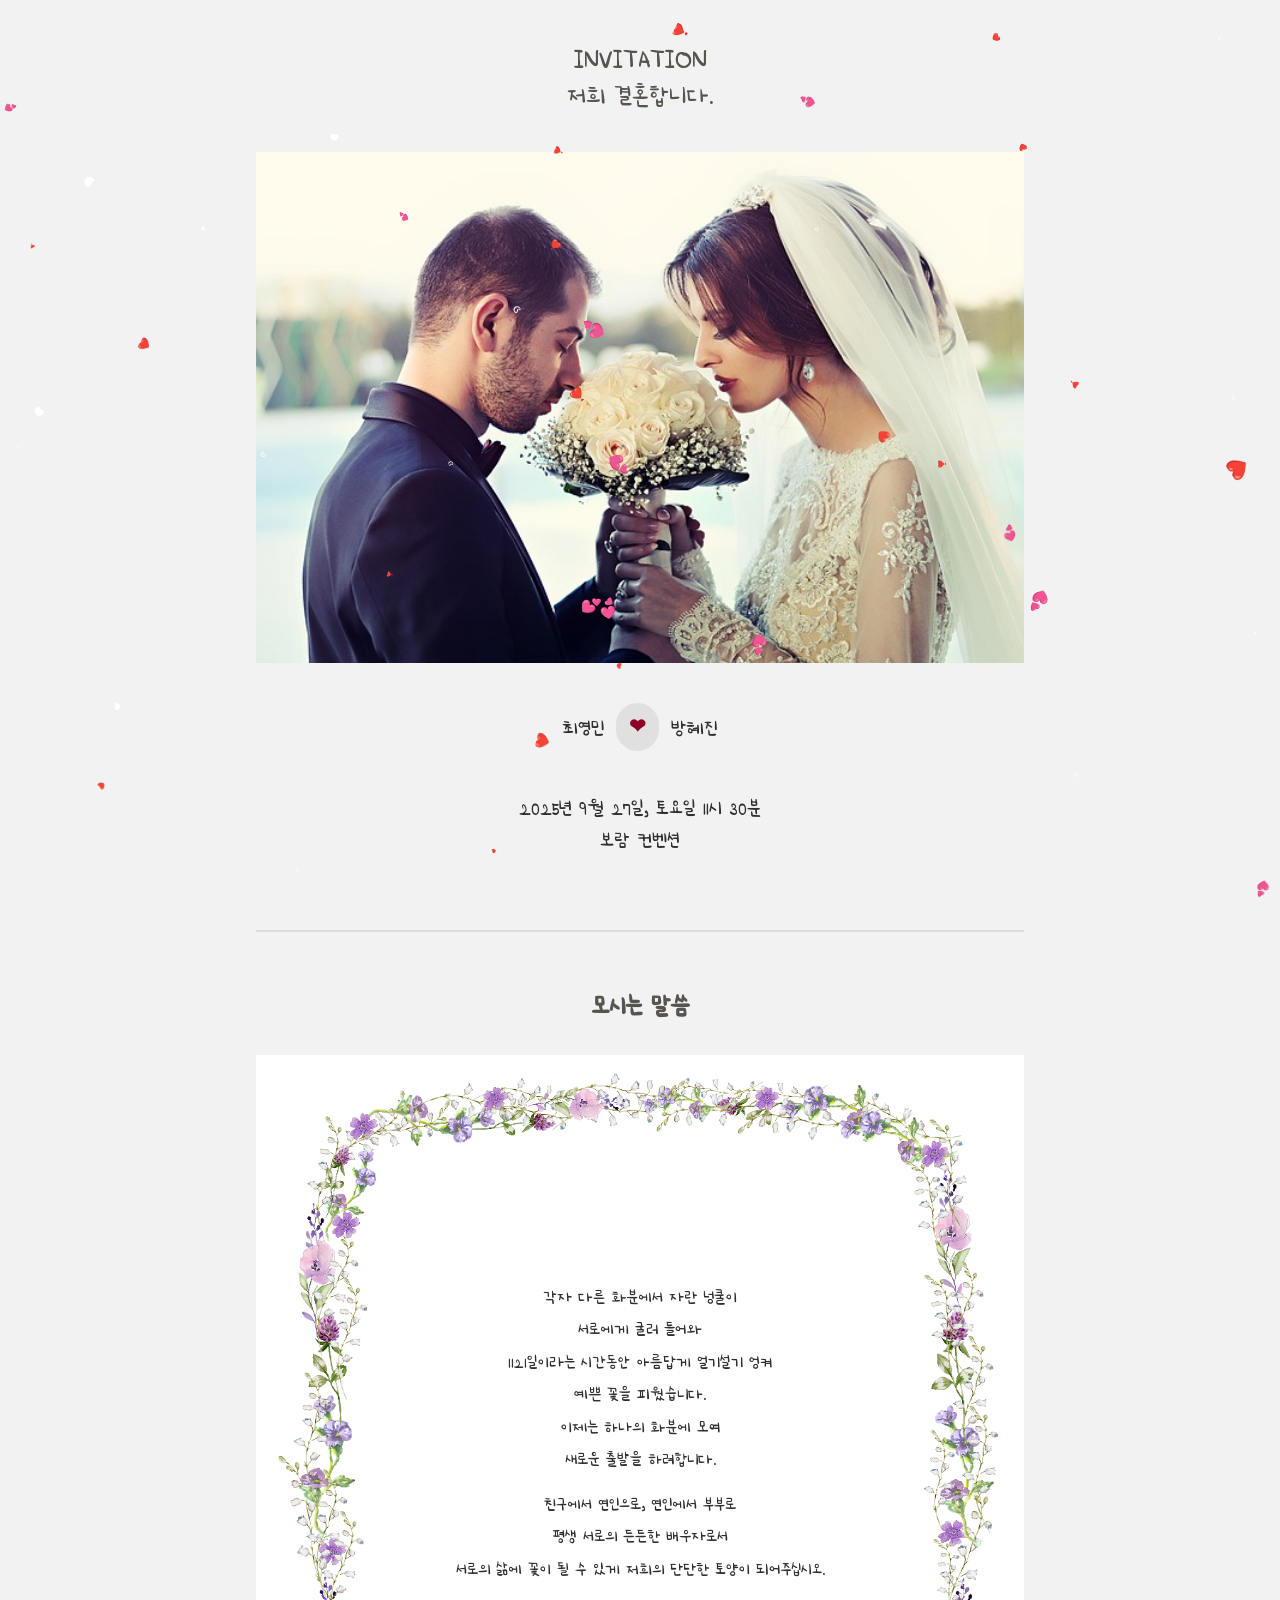
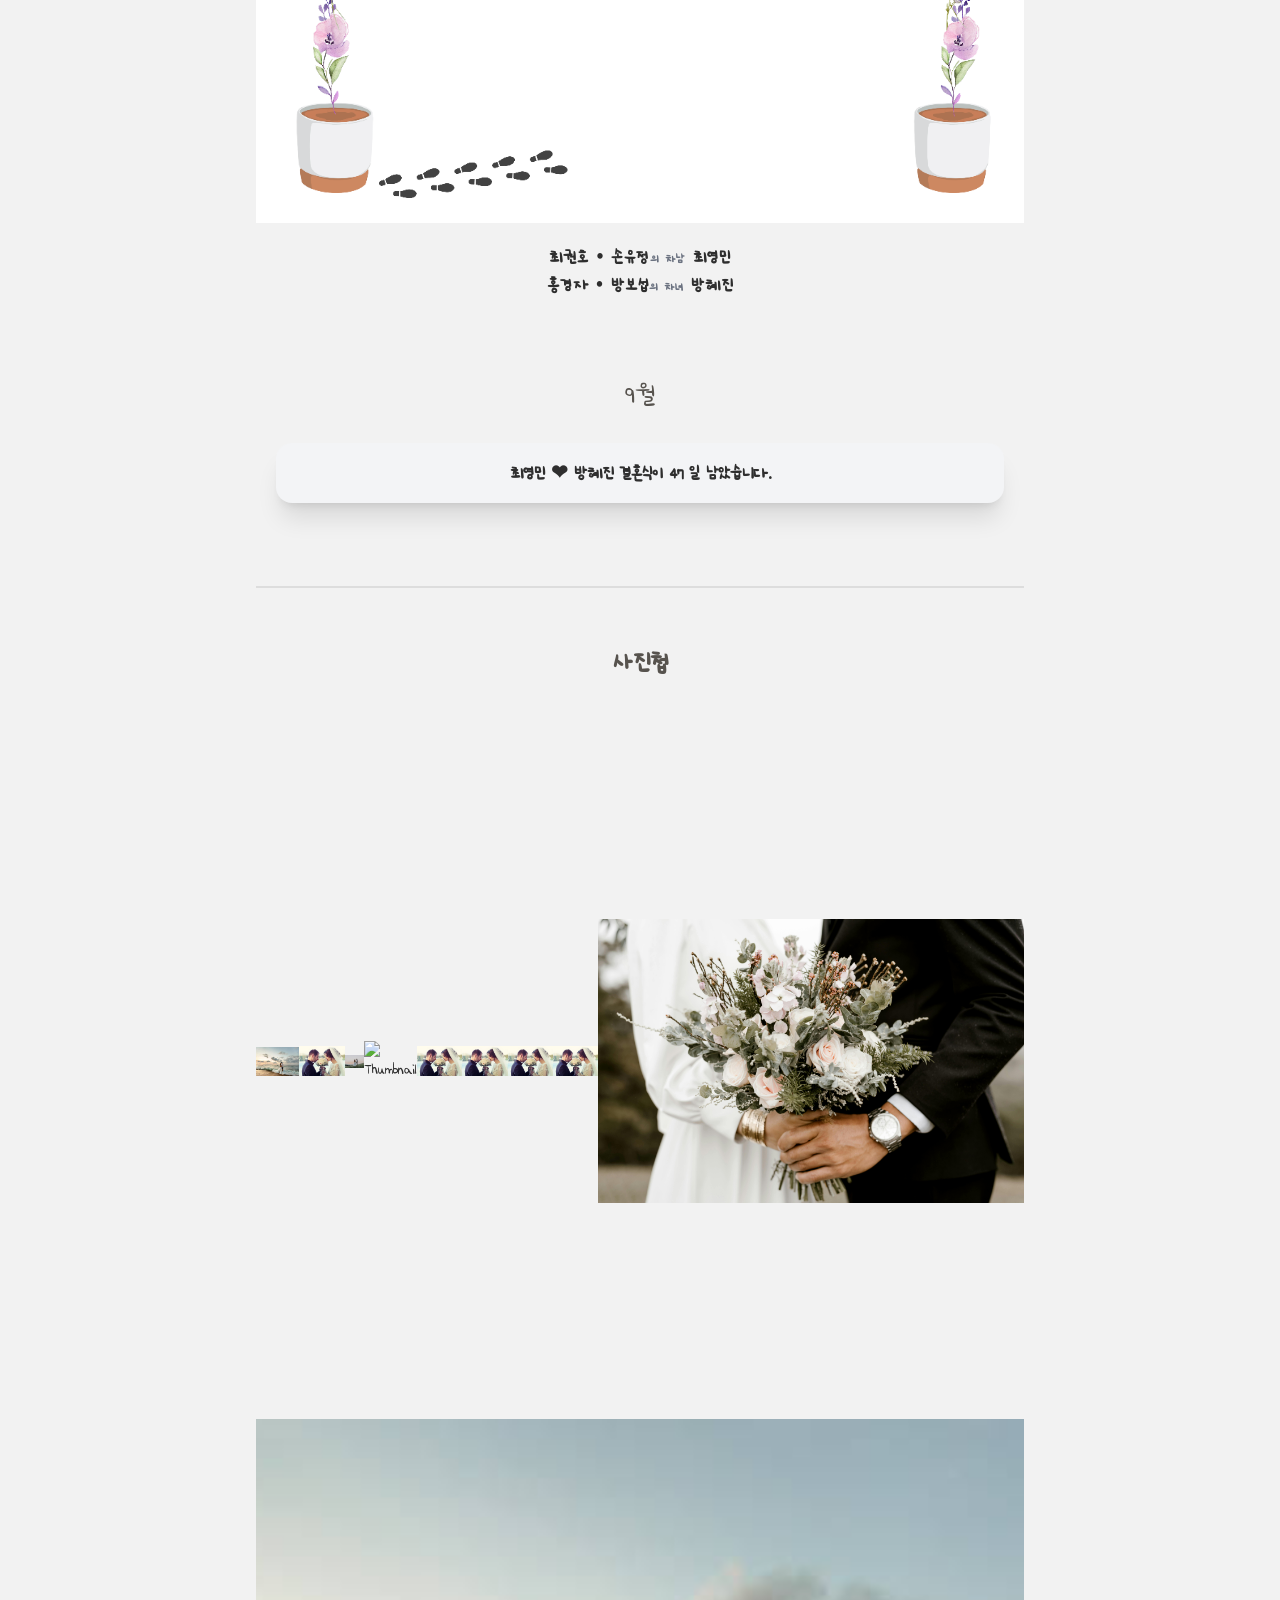
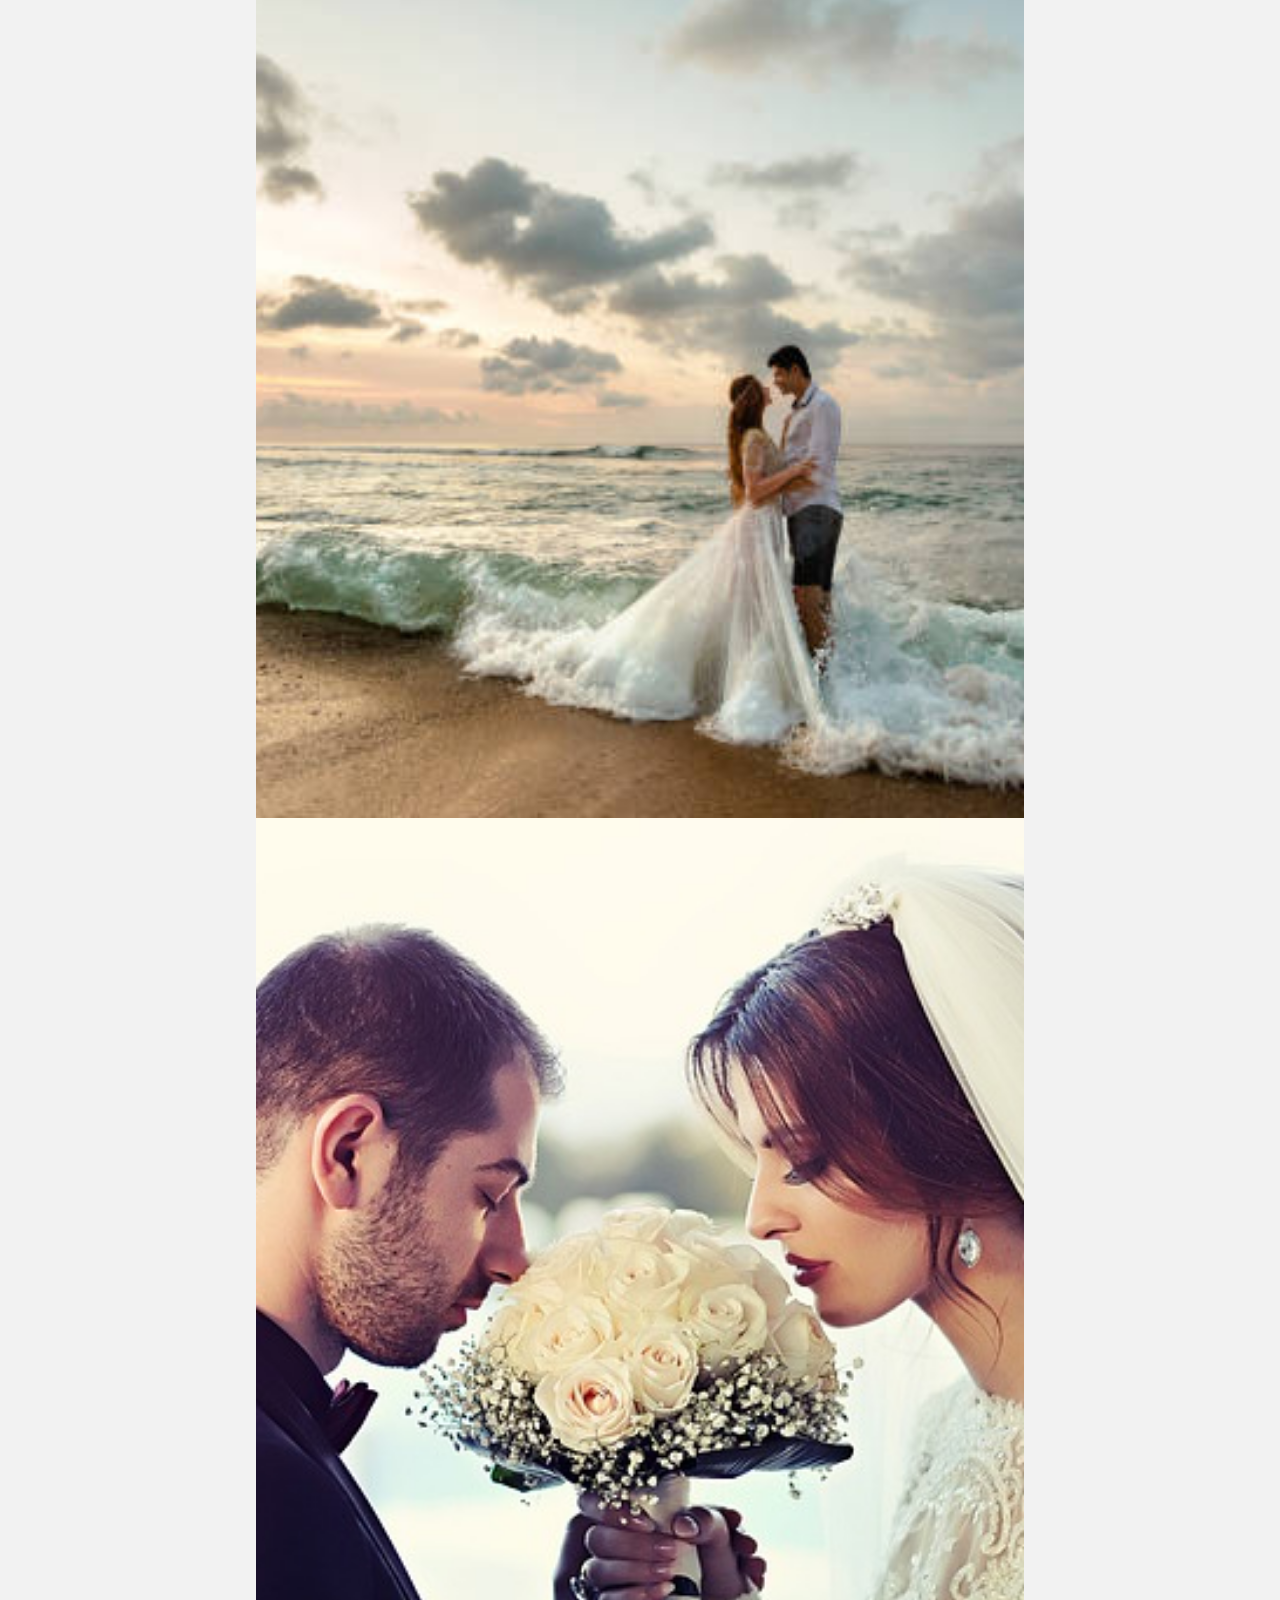
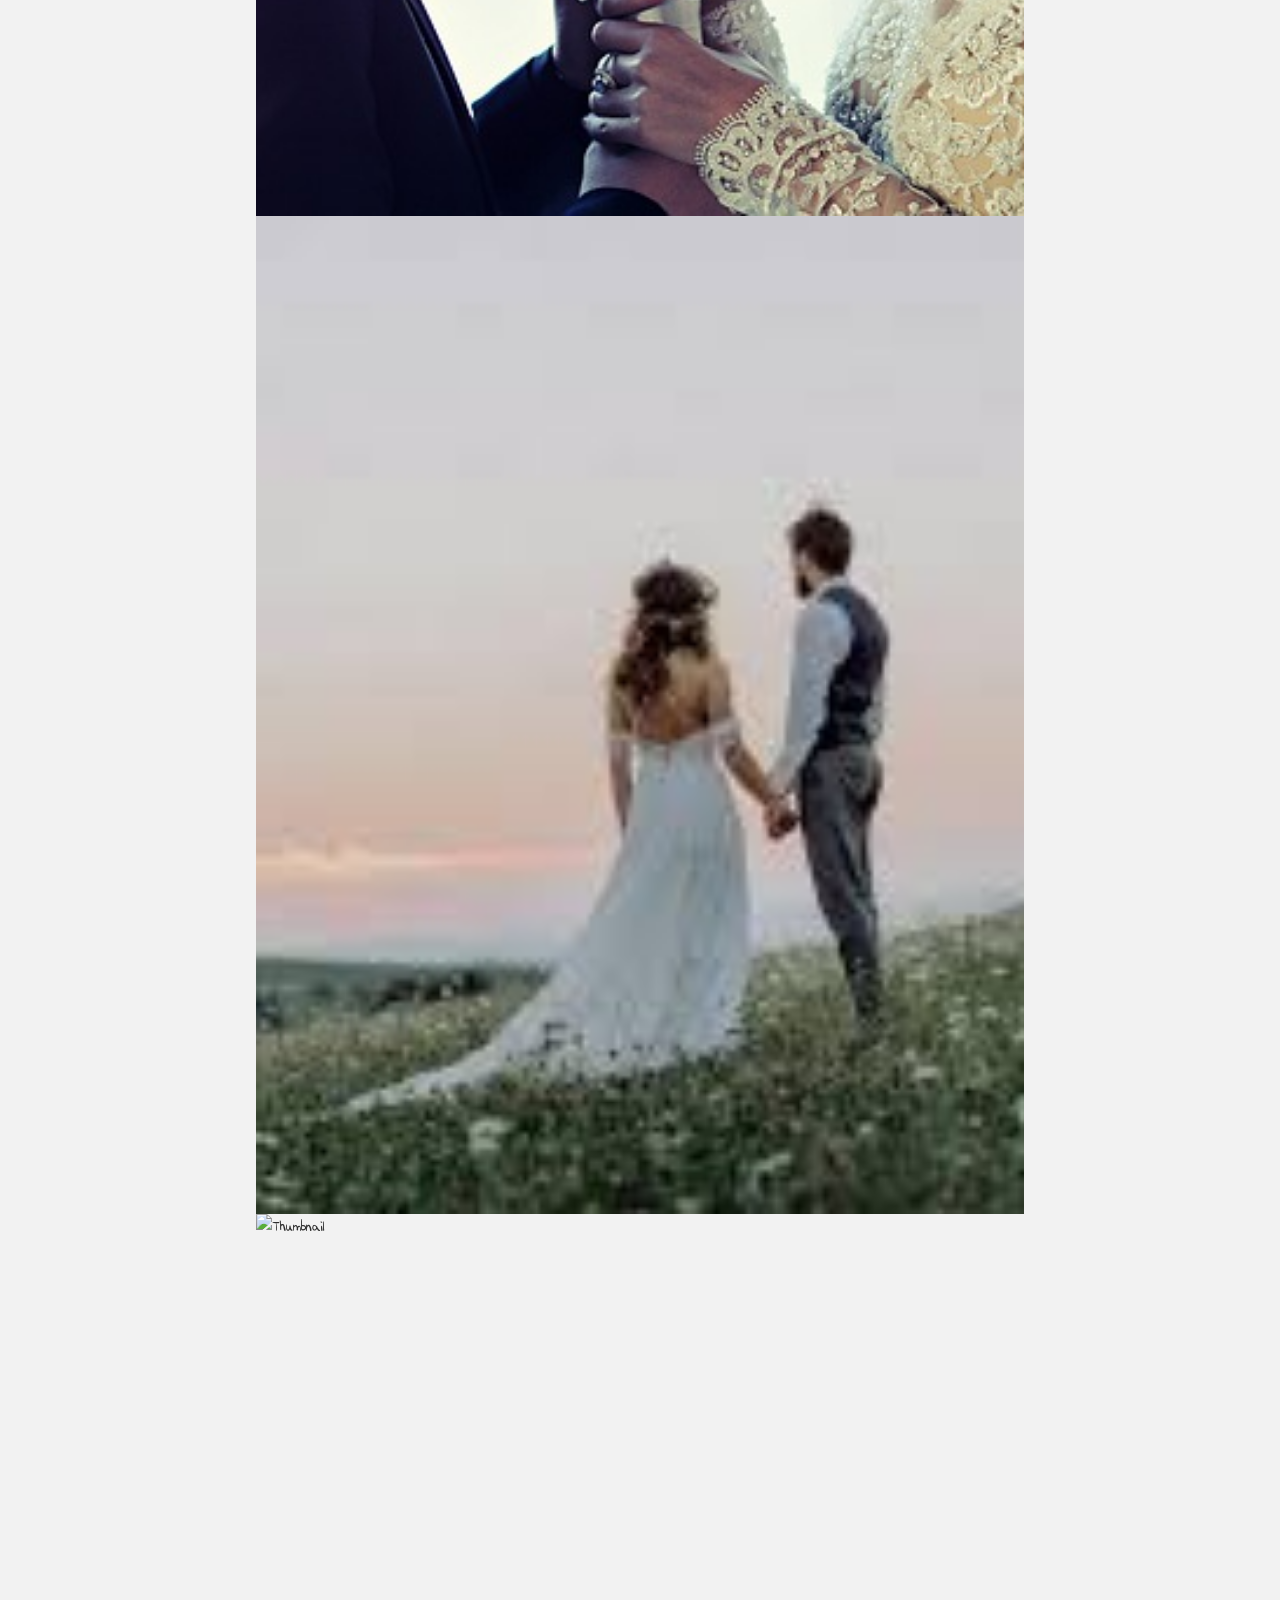
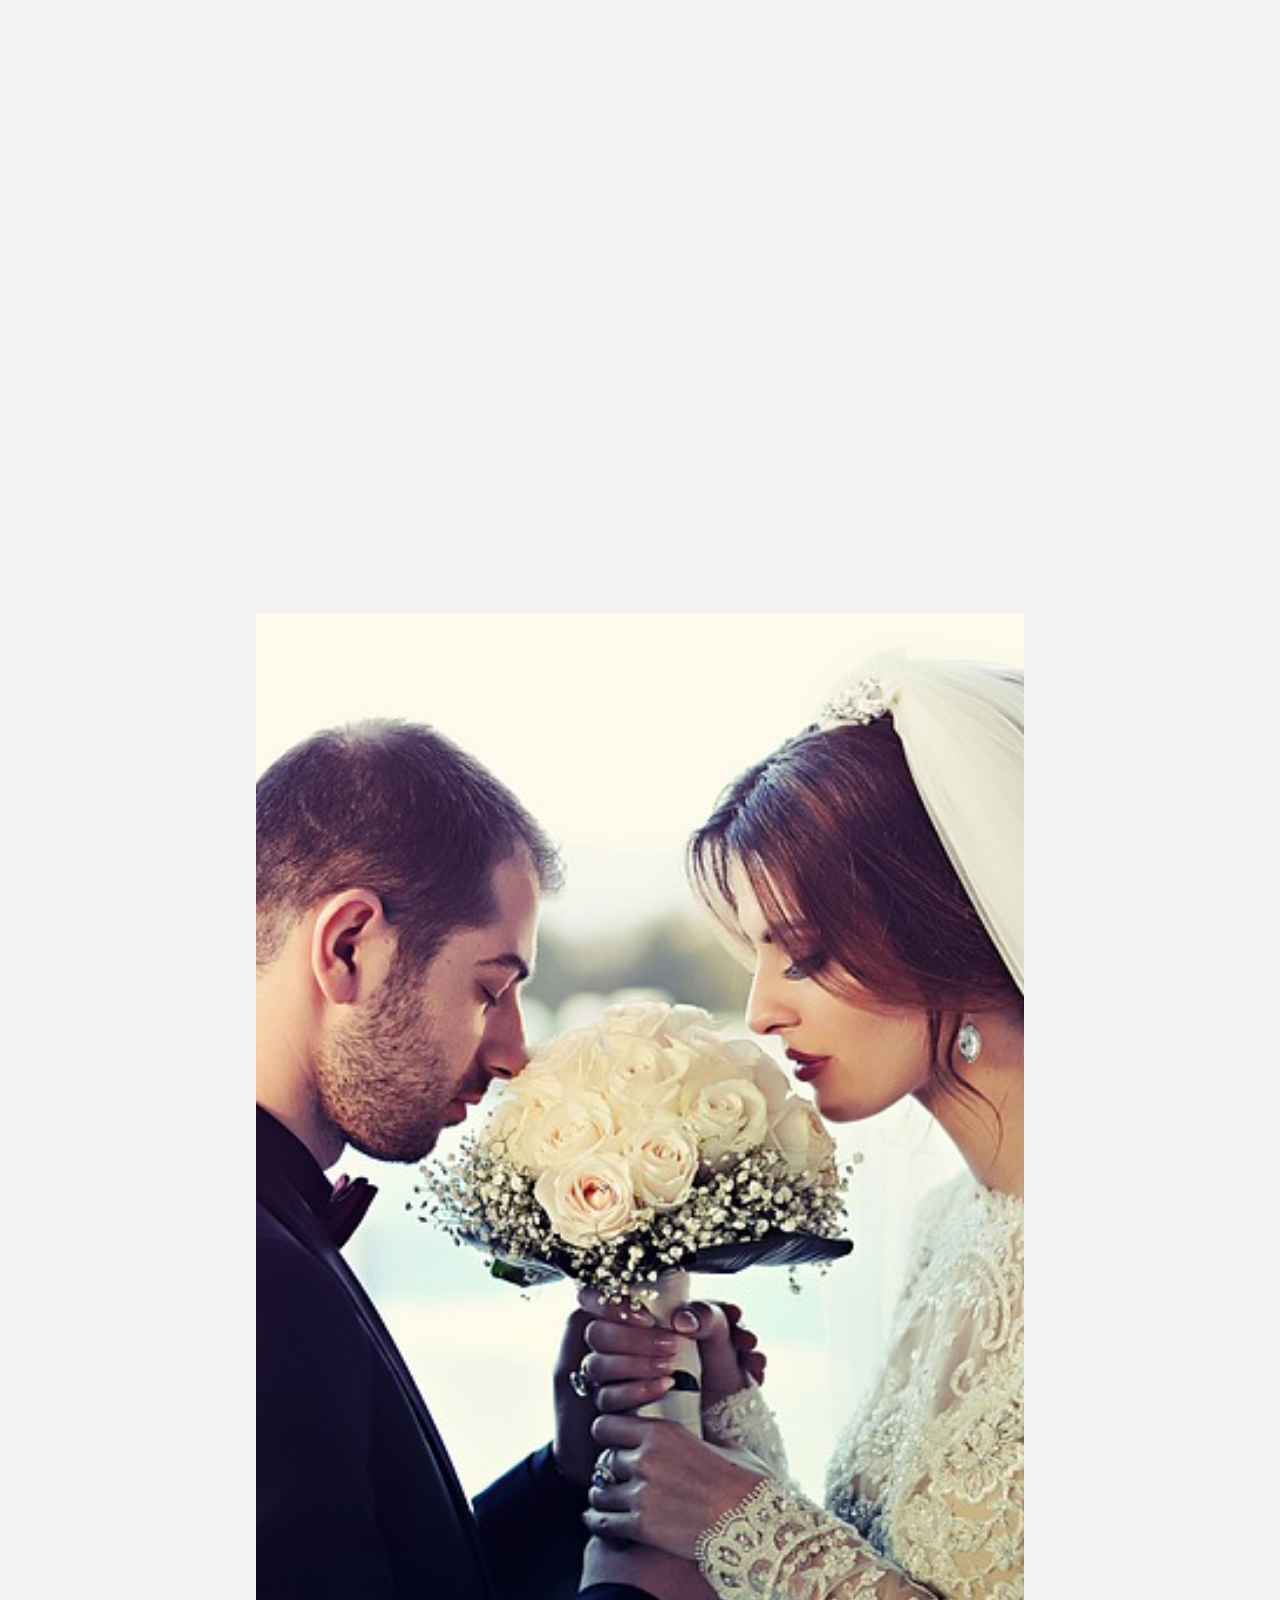
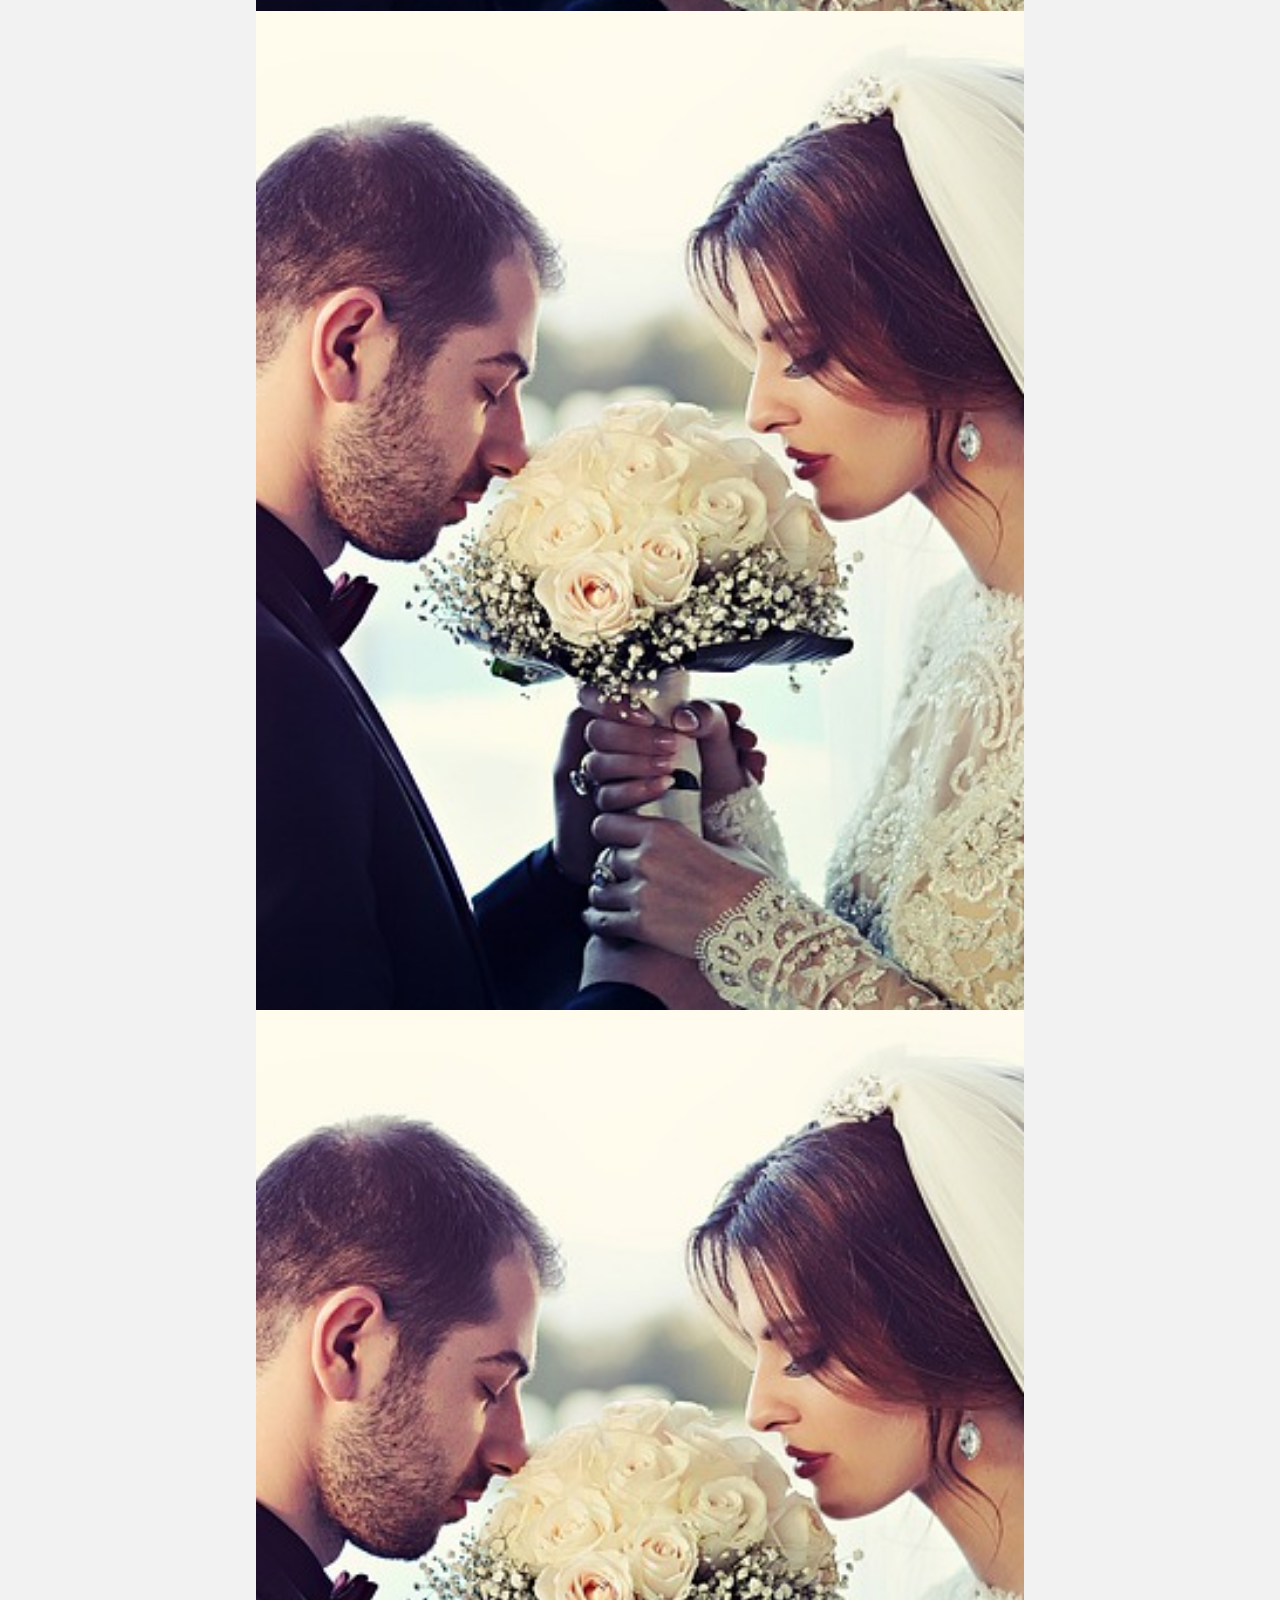
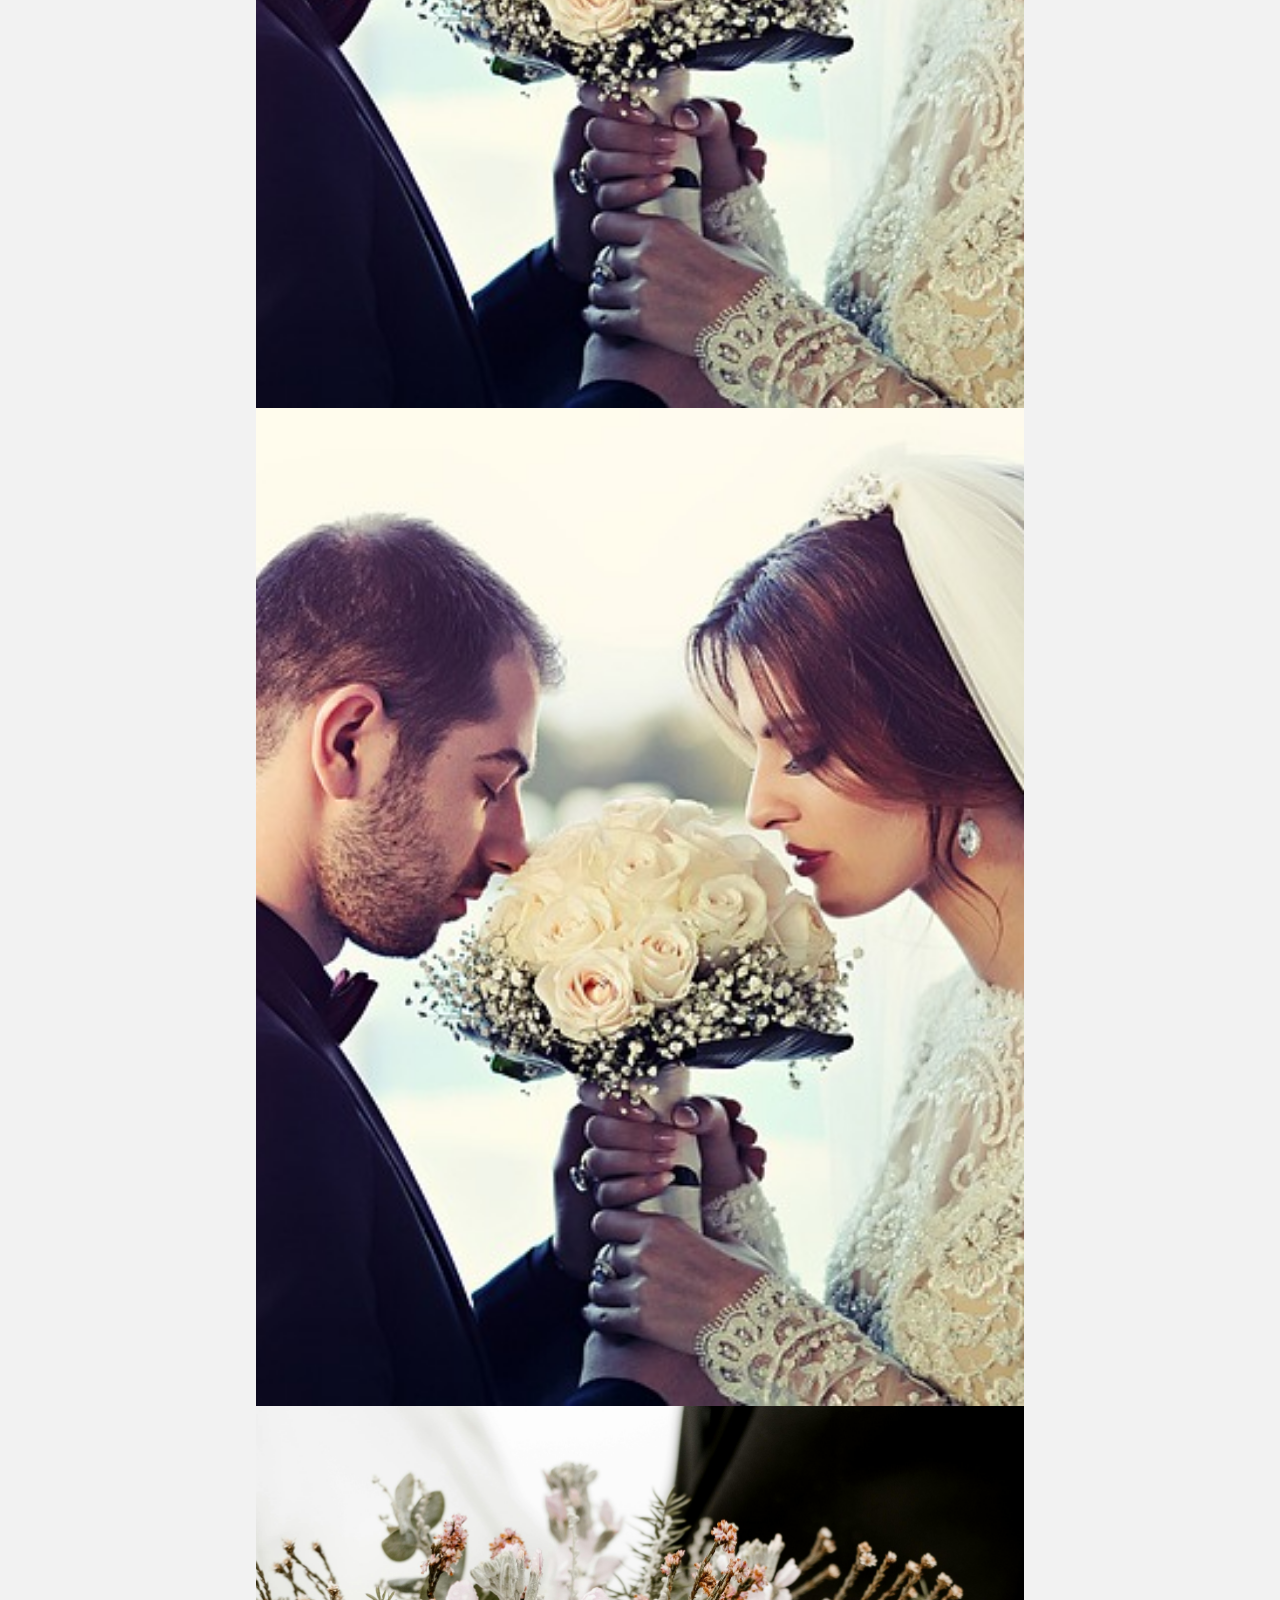
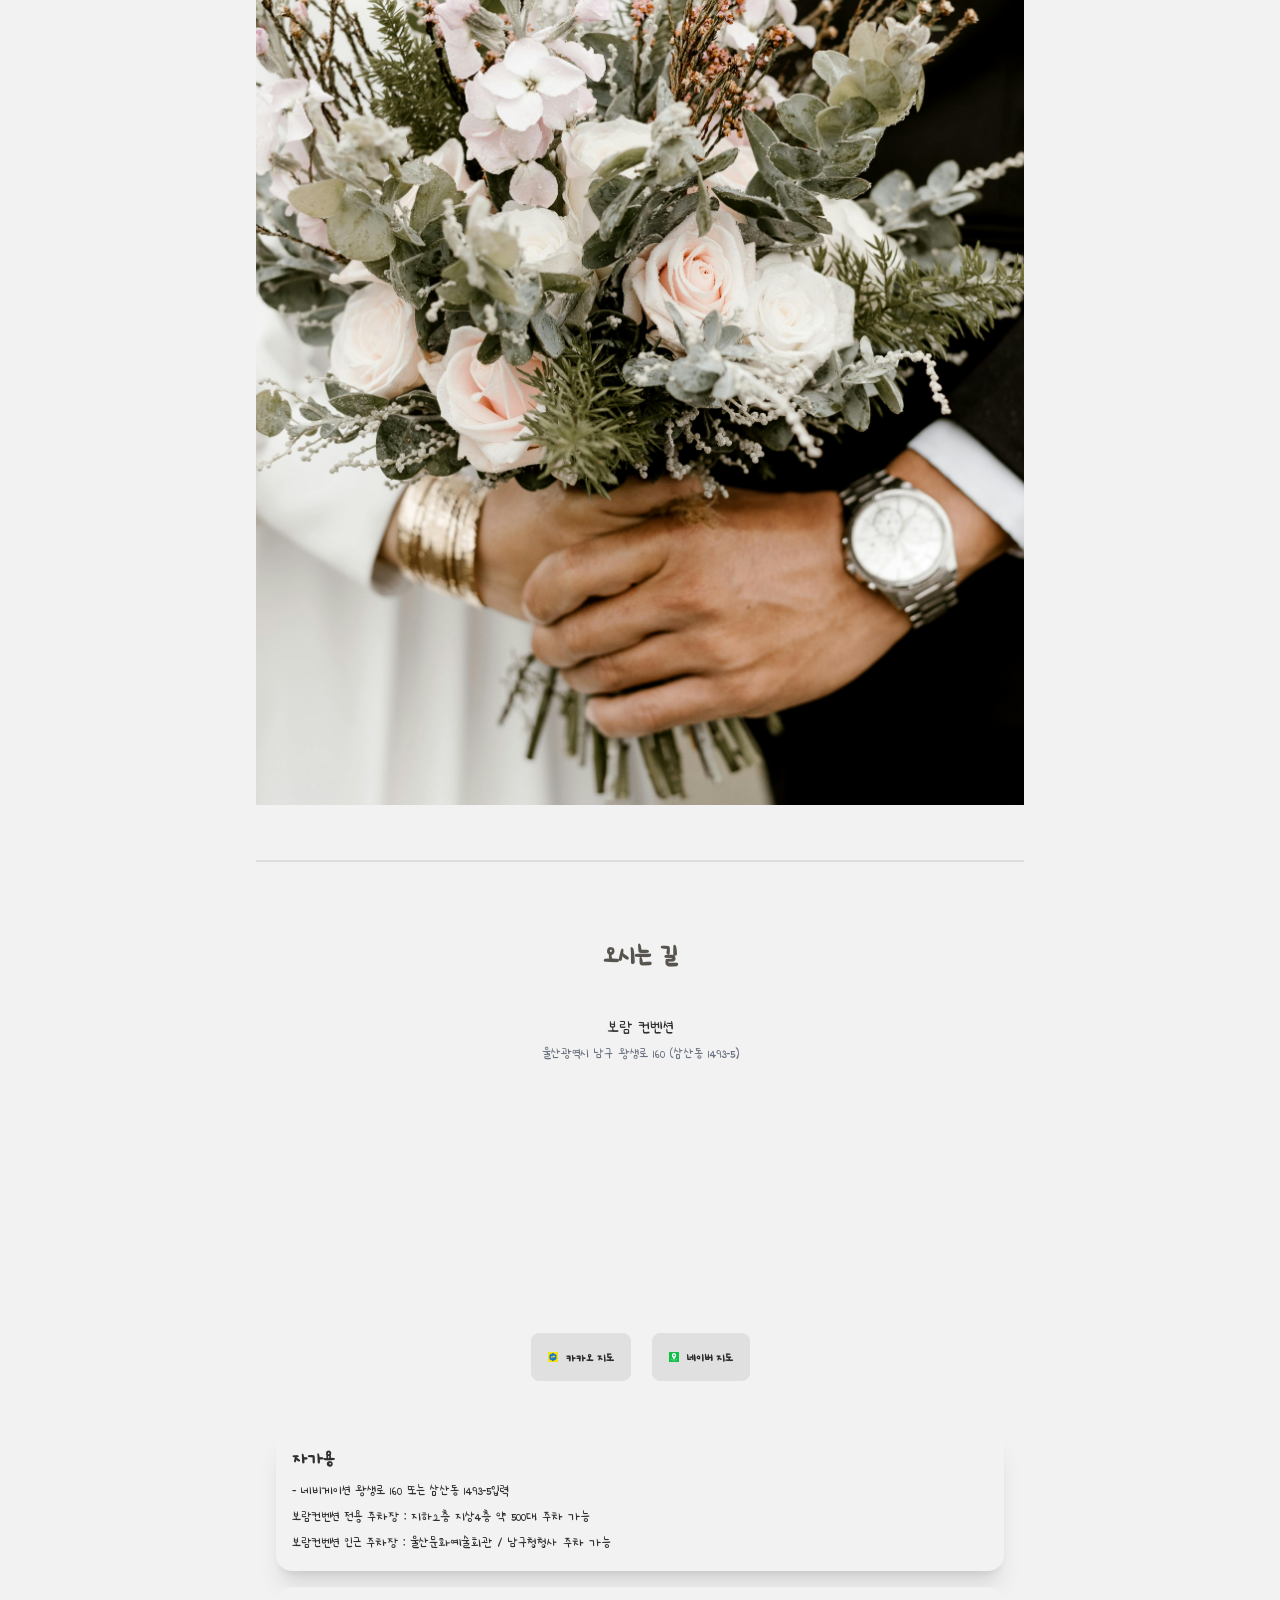
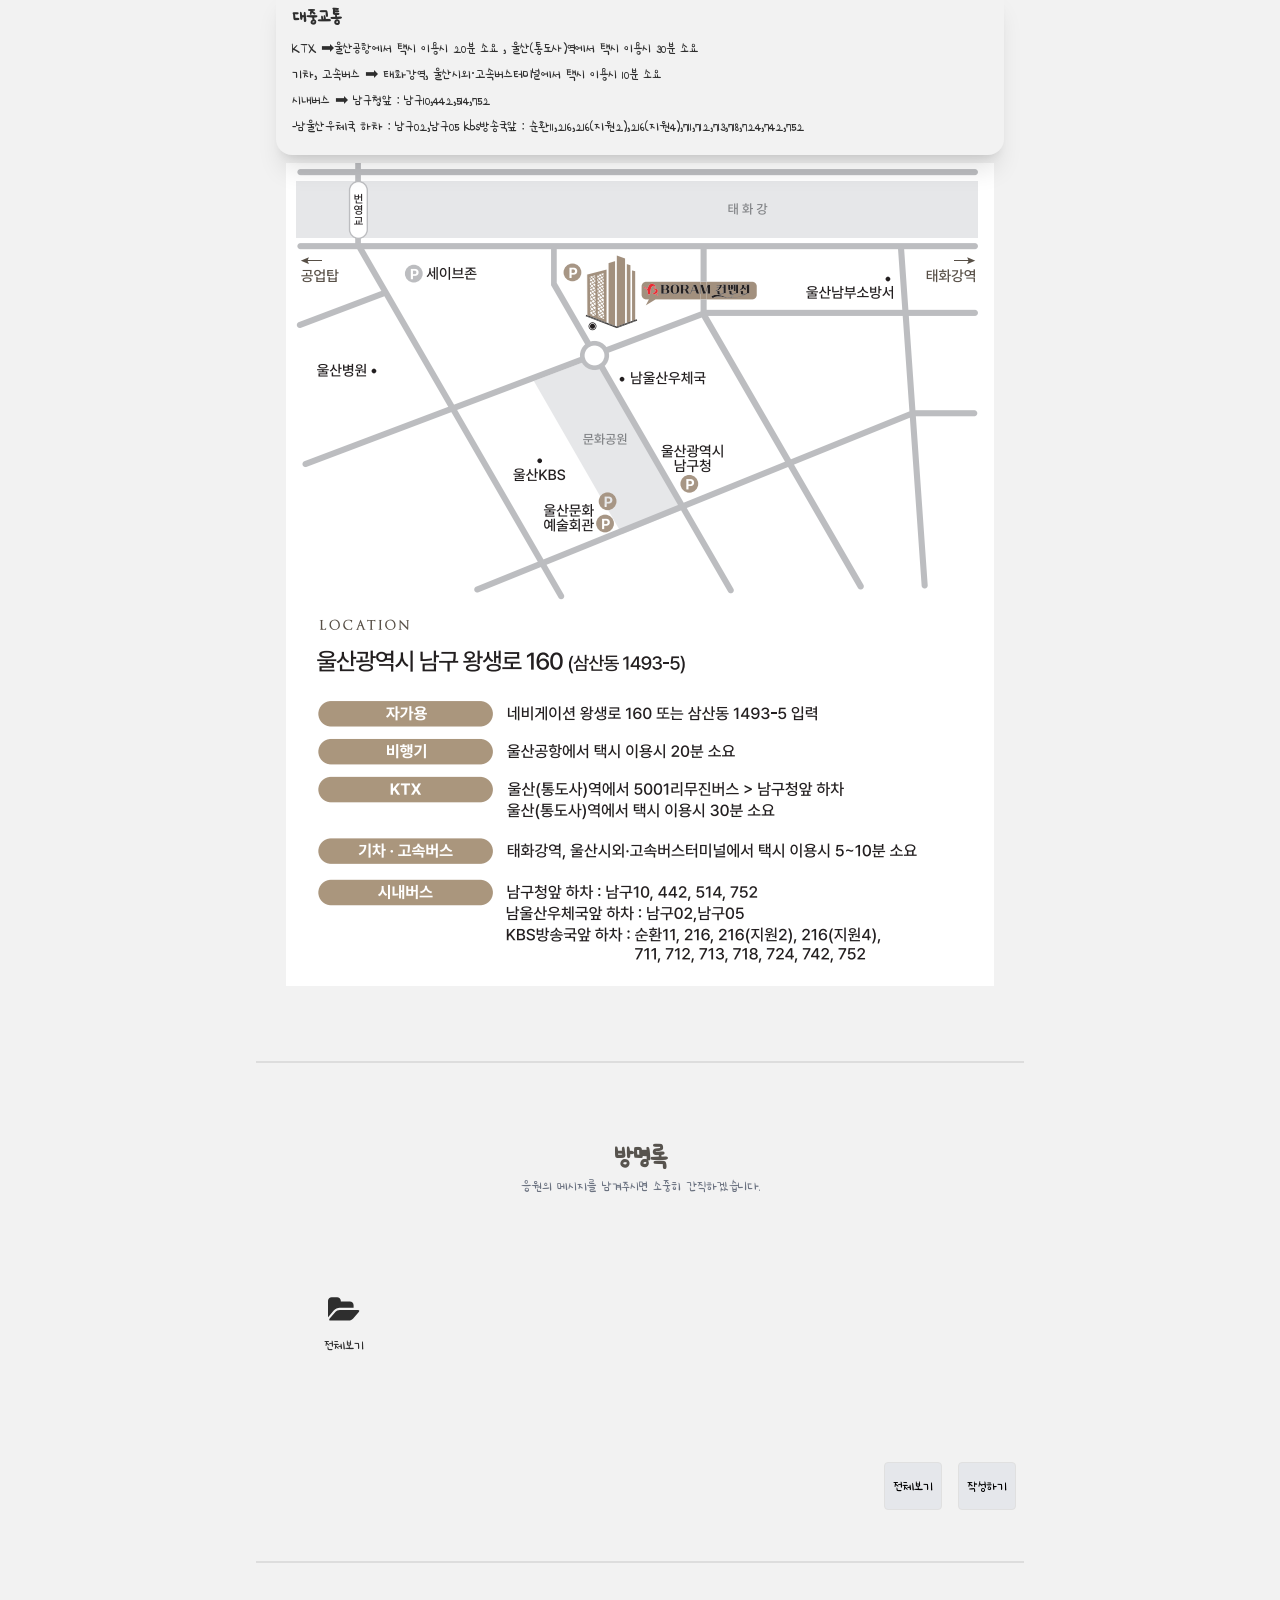
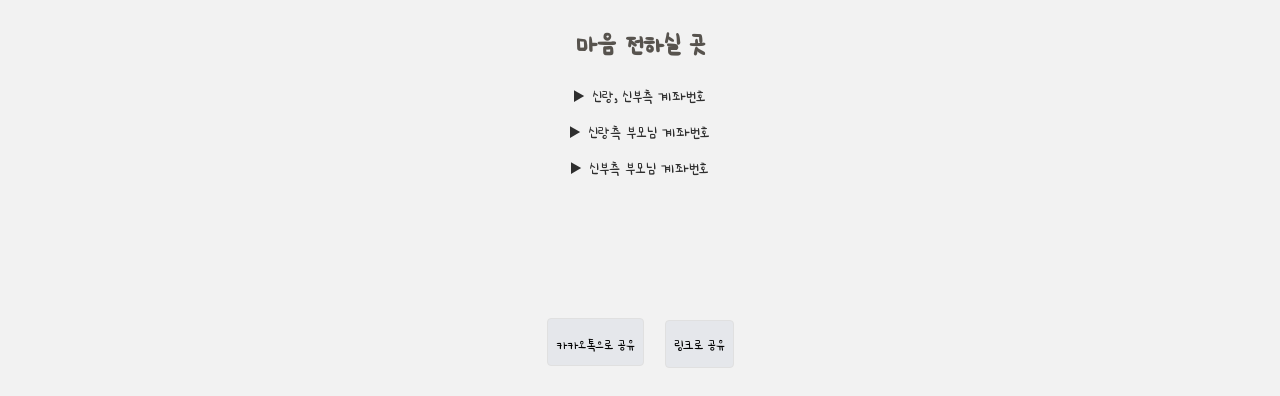
==== index.html @ 31cc92a4 "Add image assets and environment configuration - Added naver.png and tmap.png image files to the pro" ====
<!DOCTYPE html>
<html lang="en">
	<head>
		<meta charset="utf-8" />
		<link rel="icon" href="./favicon.png" />
		<meta name="viewport" content="width=device-width, initial-scale=1, maximum-scale=2.2, user-scalable=yes">
		
		<link href="./_app/immutable/assets/0.FuEz2saq.css" rel="stylesheet">
		<link href="./_app/immutable/assets/2.Cj02cPwJ.css" rel="stylesheet">
		<link rel="modulepreload" href="./_app/immutable/entry/start.MSWLdx8A.js">
		<link rel="modulepreload" href="./_app/immutable/chunks/DLSI-YNo.js">
		<link rel="modulepreload" href="./_app/immutable/chunks/yzEkgqGX.js">
		<link rel="modulepreload" href="./_app/immutable/entry/app.LfRj-3Kf.js">
		<link rel="modulepreload" href="./_app/immutable/chunks/IHki7fMi.js">
		<link rel="modulepreload" href="./_app/immutable/nodes/0.A41lcGuX.js">
		<link rel="modulepreload" href="./_app/immutable/nodes/2.BrmQo2jT.js">
		<link rel="modulepreload" href="./_app/env.js"><title>최영민 ❤ 방혜진의 결혼식에 초대합니다.</title><!-- HEAD_svelte-s76x2a_START --><script async src="https://www.googletagmanager.com/gtag/js?id=G-KG3L8HZ4P1" data-svelte-h="svelte-1epm8tf"></script><script data-svelte-h="svelte-1g88njt">window.dataLayer = window.dataLayer || [];
		function gtag() {
			dataLayer.push(arguments);
		}
		gtag('js', new Date());

		gtag('config', 'G-KG3L8HZ4P1');</script><!-- HEAD_svelte-s76x2a_END --><!-- HEAD_svelte-1ybjtxo_START --><meta property="og:title" content="최영민 ❤ 방혜진의 결혼식에 초대합니다."><meta property="og:url" content="https://wedding-invi-one.vercel.app"><meta property="og:description" content="2025년 9월 27일 토요일 11시 30분 
 보람 컨벤션 4층 카리나 홀"><meta property="og:type" content="website"><meta property="og:image" content="image/kakao_link_image.jpeg"><!-- HEAD_svelte-1ybjtxo_END --><!-- HEAD_svelte-1jalq5c_START --><script defer src="https://oapi.map.naver.com/openapi/v3/maps.js?ncpClientId=s4ddmne9i5" data-svelte-h="svelte-1wap6rn"></script><!-- HEAD_svelte-1jalq5c_END --><!-- HEAD_svelte-1itnv0m_START --><script src="https://t1.kakaocdn.net/kakao_js_sdk/2.0.1/kakao.min.js" integrity="sha384-eKjgHJ9+vwU/FCSUG3nV1RKFolUXLsc6nLQ2R1tD0t4YFPCvRmkcF8saIfOZNWf/" crossorigin="anonymous" data-svelte-h="svelte-rpoh5y"></script><!-- HEAD_svelte-1itnv0m_END -->
	</head>
	<body oncontextmenu="return false" ondragstart="return false" onselect="return false">
		<div>    <div class="font-mywife max-w-3xl m-auto"> <div class="text-center my-10 text-3xl text-stone-600" data-svelte-h="svelte-etiltf"><p>INVITATION</p> <p>저희 결혼합니다.</p></div> <img src="image/kakao_link_image.jpeg" alt="intro" width="678" height="1024" class="w-full pb-5"> <div class="text-center justify-center modal-middle flex py-5 text-2xl"><span class="px-3">최영민</span> <button data-svelte-h="svelte-52a3v9"><p class="btn rounded-full animate-bounce px-3 text-xl text-primary svelte-c0uuom">❤</p></button> <span class="px-3">방혜진</span></div> <div class="text-center py-5 text-2xl"><p>2025년 9월 27일, 토요일 11시 30분 </p> <p>보람 컨벤션</p> <p class="text-sm text-gray-500"></p> </div> <div class="divider py-10"></div> <h1 class="mb-8 text-3xl md:text-3xl font-bold text-center text-stone-600" data-svelte-h="svelte-c0l6mi">모시는 말씀</h1> <div class="container mx-auto relative"><img src="/image/message_image8.png" alt="" class="w-full h-auto"> <div class="absolute inset-0 flex items-center justify-center rounded-lg"><div class="w-full mx-auto text-center"><p class="leading-relaxed text-xl">각자 다른 화분에서 자란 넝쿨이<br> 서로에게 굴러 들어와<br> 1121일이라는 시간동안 아름답게 얼기설기 엉켜<br> 예쁜 꽃을 피웠습니다.<br> 이제는 하나의 화분에 모여<br> 새로운 출발을 하려합니다.<br></p> <p class="leading-relaxed text-xl py-3">친구에서 연인으로, 연인에서 부부로<br> 평생 서로의 든든한 배우자로서<br> 서로의 삶에 꽃이 될 수 있게 저희의 단단한 토양이 되어주십시오.<br></p></div></div></div> <div class="text-center mx-auto"><div class="w-full mx-auto px-5 py-5"><p class="tracking-wider text-xl text-center font-bold">최권호 • 손유정<span class="text-sm text-gray-500">의 차남</span> 최영민</p> <p class="tracking-wider text-xl text-center font-bold">홍경자 • 방보섭<span class="text-sm text-gray-500">의 차녀</span> 방혜진</p></div></div> <div class="py-5 flex flex-col w-full px-5 mt-4 text-center"><div class="selected-month text-3xl text-stone-600 py-5">9월</div> <div class="grid grid-cols-7 gap-2"> </div> <div data-svelte-h="svelte-8aq904"><p class="leading-relaxed mt-1"></p></div> <div class="card p-4 my-2 bg-gray-100 shadow-xl"><h2 class="text-xl font-bold title-font">최영민 ❤ 방혜진 결혼식이 47 일 남았습니다.</h2></div></div> <div class="divider py-10"></div> <div class="mx-auto w-full"><h1 class="mb-8 text-3xl md:text-3xl font-bold text-center text-stone-600" data-svelte-h="svelte-3303gn">사진첩</h1> <div class="mb-2"><swiper-container thumbs-swiper=".my-thumbs" slides-per-view="1" navigation="true" pagination="true" setwrappersize="true" a11y="true" class="main-slider svelte-1bhncyi"><swiper-slide class="flex justify-center items-center" data-svelte-h="svelte-9gljf5"><div class="image-container svelte-1bhncyi"><img src="image/1.jpeg" alt="Thumbnail" class="svelte-1bhncyi"></div> </swiper-slide><swiper-slide class="flex justify-center items-center" data-svelte-h="svelte-9gljf5"><div class="image-container svelte-1bhncyi"><img src="image/2.jpeg" alt="Thumbnail" class="svelte-1bhncyi"></div> </swiper-slide><swiper-slide class="flex justify-center items-center" data-svelte-h="svelte-9gljf5"><div class="image-container svelte-1bhncyi"><img src="image/3.jpeg" alt="Thumbnail" class="svelte-1bhncyi"></div> </swiper-slide><swiper-slide class="flex justify-center items-center" data-svelte-h="svelte-9gljf5"><div class="image-container svelte-1bhncyi"><img src="image/4.jpeg" alt="Thumbnail" class="svelte-1bhncyi"></div> </swiper-slide><swiper-slide class="flex justify-center items-center" data-svelte-h="svelte-9gljf5"><div class="image-container svelte-1bhncyi"><img src="image/5.jpeg" alt="Thumbnail" class="svelte-1bhncyi"></div> </swiper-slide><swiper-slide class="flex justify-center items-center" data-svelte-h="svelte-9gljf5"><div class="image-container svelte-1bhncyi"><img src="image/6.jpeg" alt="Thumbnail" class="svelte-1bhncyi"></div> </swiper-slide><swiper-slide class="flex justify-center items-center" data-svelte-h="svelte-9gljf5"><div class="image-container svelte-1bhncyi"><img src="image/7.jpeg" alt="Thumbnail" class="svelte-1bhncyi"></div> </swiper-slide><swiper-slide class="flex justify-center items-center" data-svelte-h="svelte-9gljf5"><div class="image-container svelte-1bhncyi"><img src="image/8.jpeg" alt="Thumbnail" class="svelte-1bhncyi"></div> </swiper-slide><swiper-slide class="flex justify-center items-center" data-svelte-h="svelte-9gljf5"><div class="image-container svelte-1bhncyi"><img src="image/9.jpeg" alt="Thumbnail" class="svelte-1bhncyi"></div> </swiper-slide></swiper-container></div> <swiper-container a11y="true" space-between="10" class="my-thumbs svelte-1bhncyi" slides-per-view="5"><swiper-slide data-svelte-h="svelte-3d4j2i"><img class="thumb-img svelte-1bhncyi" src="image/1.jpeg" alt="Thumbnail"> </swiper-slide><swiper-slide data-svelte-h="svelte-3d4j2i"><img class="thumb-img svelte-1bhncyi" src="image/2.jpeg" alt="Thumbnail"> </swiper-slide><swiper-slide data-svelte-h="svelte-3d4j2i"><img class="thumb-img svelte-1bhncyi" src="image/3.jpeg" alt="Thumbnail"> </swiper-slide><swiper-slide data-svelte-h="svelte-3d4j2i"><img class="thumb-img svelte-1bhncyi" src="image/4.jpeg" alt="Thumbnail"> </swiper-slide><swiper-slide data-svelte-h="svelte-3d4j2i"><img class="thumb-img svelte-1bhncyi" src="image/5.jpeg" alt="Thumbnail"> </swiper-slide><swiper-slide data-svelte-h="svelte-3d4j2i"><img class="thumb-img svelte-1bhncyi" src="image/6.jpeg" alt="Thumbnail"> </swiper-slide><swiper-slide data-svelte-h="svelte-3d4j2i"><img class="thumb-img svelte-1bhncyi" src="image/7.jpeg" alt="Thumbnail"> </swiper-slide><swiper-slide data-svelte-h="svelte-3d4j2i"><img class="thumb-img svelte-1bhncyi" src="image/8.jpeg" alt="Thumbnail"> </swiper-slide><swiper-slide data-svelte-h="svelte-3d4j2i"><img class="thumb-img svelte-1bhncyi" src="image/9.jpeg" alt="Thumbnail"> </swiper-slide></swiper-container> </div> <div class="divider py-10"></div>  <section><div class="py-5 mx-auto"><h1 class="mb-8 text-3xl md:text-3xl font-bold text-center text-stone-600" data-svelte-h="svelte-1wc4nxg">오시는 길</h1> <div class="text-center py-2 text-xl"><p>보람 컨벤션</p> <p class="text-gray-500 text-base">울산광역시 남구 왕생로 160 (삼산동 1493-5)</p></div> <div id="naverMap" class="w-full h-60"></div> <div class="text-center px-1 py-5"><a id="kakao-navi" href="https://map.kakao.com/link/to/보람 컨벤션,35.547165,129.328031" role="button" class="btn rounded-lg mx-2"><img src="image/kakao.png" height="10" width="10" alt=""> <span class="text-sm" data-svelte-h="svelte-1qky9x7">카카오 지도</span></a> <a id="naver-navi" href="http://app.map.naver.com/launchApp/?version=11&amp;menu=navigation&amp;elat=35.547165&amp;elng=129.328031&amp;etitle=보람 컨벤션" role="button" class="btn mx-2 rounded-lg"><img src="image/naver.png" height="10" width="10" alt=""> <span class="text-sm" data-svelte-h="svelte-1cynukr">네이버 지도</span></a></div> <div class="flex flex-col w-full px-5 mt-4"><div data-svelte-h="svelte-khoe9g"><p class="leading-relaxed mt-1"></p></div> <div class="card p-4 my-2 bg-base-100 shadow-xl"><h2 class="text-xl font-bold title-font" data-svelte-h="svelte-10reicn">자가용</h2> <p class="leading-relaxed mt-1 text-base">- 네비게이션 왕생로 160 또는 삼산동 1493-5입력 <br> 보람컨벤션 전용 주차장 : 지하2층 지상4층 약 500대 주차 가능 <br> 보람컨벤션 인근 주차장 : 울산문화예술회관 / 남구청청사 주차 가능 <br></p></div> <div class="card p-4 my-2 bg-base-100 shadow-xl"><h2 class="text-xl font-bold title-font" data-svelte-h="svelte-uo6lm8">대중교통</h2> <p class="leading-relaxed mt-1 text-base">KTX ➡울산공항에서 택시 이용시 20분 소요 , 울산(통도사)역에서 택시 이용시 30분 소요 <br> 기차, 고속버스 ➡ 태화강역, 울산시외·고속버스터미널에서 택시 이용시 10분 소요 <br> 시내버스 ➡ 남구청앞 : 남구10,442,514,752  <br> -남울산우체국 하차 : 남구02,남구05 kbs방송국앞 : 순환11,216,216(지원2),216(지원4),711,712,713,718,724,742,752 <br></p></div> <img src="image/map2.png" class="mx-auto" alt=""></div></div></section> <div class="divider py-10"></div> <div class="py-5 mx-auto"><h1 class="text-3xl md:text-3xl font-bold text-center text-stone-600" data-svelte-h="svelte-19xbbwh">방명록</h1> <p class="text-gray-500 text-center" data-svelte-h="svelte-1nisfdh">응원의 메시지를 남겨주시면 소중히 간직하겠습니다.</p> <div class="space-y-4"><div class="overflow-x-auto flex w-full space-x-3 h-64 py-4 relative"> <div class="flex flex-col rounded-xl w-44 max-w-xl flex-none p-4 justify-center items-center"><button class="flex flex-col justify-center items-center space-y-2"><svg version="1.1" class="fa-icon       svelte-1mc5hvj" width="32" height="29.866666666666667" aria-label="" role="presentation" viewBox="0 0 1920 1792" style="font-size: 2em"> <path d="M1879 952q0 31-31 66l-336 396q-43 51-120.5 86.5t-143.5 35.5h-1088q-34 0-60.5-13t-26.5-43q0-31 31-66l336-396q43-51 120.5-86.5t143.5-35.5h1088q34 0 60.5 13t26.5 43zM1536 608v160h-832q-94 0-197 47.5t-164 119.5l-337 396-5 6q0-4-0.5-12.5t-0.5-12.5v-960q0-92 66-158t158-66h320q92 0 158 66t66 158v32h544q92 0 158 66t66 158z"></path>   </svg> <span data-svelte-h="svelte-1d2ivge">전체보기</span></button></div></div></div> <div class="flex-row justify-end flex items-end"><button class="btn inline-block text-black rounded bg-gray-200 px-2 m-2 pb-[5px] pt-[6px] font-medium text-base" data-svelte-h="svelte-1p8bn24">전체보기</button> <button class="btn inline-block text-black rounded bg-gray-200 px-2 m-2 pb-[5px] pt-[6px] font-medium text-base" data-svelte-h="svelte-1jcws46">작성하기</button></div>        </div> <div class="divider"></div> <div class="py-5 mb-20"><h1 class="text-3xl md:text-3xl m-5 font-bold text-center text-stone-600" data-svelte-h="svelte-optrwq">마음 전하실 곳</h1> <details class="text-center m-2"><summary class="cursor-pointer text-lg" data-svelte-h="svelte-1yn3j9a">신랑, 신부측 계좌번호</summary> <div class="flex flex-row justify-center items-center"><p class="text-lg px-1">방혜진</p> <p class="text-justify px-1 text-lg">카카오뱅크</p> <p class="text-justify px-1 text-lg">3333-2186-48-517</p> <button class="inline-block rounded bg-gray-200 px-2 m-1 pb-[5px] pt-[6px] text-xs font-medium">복사<svg version="1.1" class="fa-icon       svelte-1mc5hvj" width="16" height="16" aria-label="" role="presentation" viewBox="0 0 1792 1792" style=""> <path d="M1696 384q40 0 68 28t28 68v1216q0 40-28 68t-68 28h-960q-40 0-68-28t-28-68v-288h-544q-40 0-68-28t-28-68v-672q0-40 20-88t48-76l408-408q28-28 76-48t88-20h416q40 0 68 28t28 68v328q68-40 128-40h416zM1152 597l-299 299h299v-299zM512 213l-299 299h299v-299zM708 860l316-316v-416h-384v416q0 40-28 68t-68 28h-416v640h512v-256q0-40 20-88t48-76zM1664 1664v-1152h-384v416q0 40-28 68t-68 28h-416v640h896z"></path>   </svg></button> <a class="inline-block rounded bg-gray-200 px-2 m-1 pb-[9px] pt-[10px] text-xs font-medium" href="https://qr.kakaopay.com/FGMga3UOB" target="_blank" rel="noreferrer"><svg xmlns="http://www.w3.org/2000/svg" version="1" viewBox="0 0 2000 616" stroke="currentColor" class="h-[0.6rem]"><path d="M2915 6154c-498-28-910-119-1310-291-706-302-1240-819-1471-1427-144-376-166-789-63-1185 153-592 612-1144 1243-1491 54-30 100-60 102-65 3-6-61-250-141-542-80-293-145-543-145-556 0-27 31-72 61-88 14-7 30-7 57 2 20 6 184 111 364 233s456 308 613 413l286 193 127-16c181-22 507-29 692-15 743 56 1393 299 1920 717 121 96 332 311 424 432 80 105 182 266 231 363 83 162 158 395 190 589 20 114 27 382 14 500-84 772-602 1452-1419 1861-469 234-982 357-1555 372-88 3-187 3-220 1zM18905 6068c-5-15-582-2037-782-2743-75-264-139-483-142-487s-53 153-110 350c-57 196-177 609-266 917-297 1019-546 1879-558 1920-6 22-12 41-13 43-3 4-1060-275-1086-286-17-8-17-8 422-1202 100-272 239-652 310-845 70-192 235-640 365-995s263-717 296-806c32-89 59-167 59-175 0-21-88-173-175-304-158-237-373-487-600-698-71-66-130-124-130-129 0-4 152-147 338-318l339-310 101 69c437 297 809 768 1128 1425 108 224 256 575 339 806 34 96 125 348 202 560s180 495 228 630c86 238 653 1804 770 2125 51 141 56 161 41 167-22 10-1048 298-1061 298-6 0-13-6-15-12zM9481 6049c-345-39-631-166-899-399-45-40-84-71-86-69s-32 81-68 174l-65 170-392 3-391 2V180l558 2 557 3 3 776 2 776 101-23c182-41 263-47 511-41 130 3 276 12 330 21 625 99 1095 452 1377 1036 233 482 306 1100 211 1782-126 900-571 1425-1295 1528-112 15-354 20-454 9zm89-929c309-88 475-310 551-735 27-153 38-570 19-751-54-542-247-884-584-1040-167-77-397-110-647-94-75 5-153 12-173 15l-36 7 2 1241 3 1241 100 39c106 42 247 81 348 96 103 16 330 6 417-19zM13455 6020c-327-34-658-118-935-240-154-67-370-192-370-214 0-6 63-164 141-351s145-350 149-362c9-21 11-20 122 28 142 62 349 129 500 163 204 46 320 59 518 59 159 0 196-3 265-21 192-52 310-143 384-294 52-107 71-204 71-363v-125h-417c-230 0-470-5-533-10-173-16-377-56-517-101-522-170-818-520-874-1036-14-131-6-383 16-506 95-523 404-851 903-957 141-30 401-38 548-16 304 45 591 162 909 370 55 36 103 62 107 58 3-4 30-80 58-169l53-163h788l-4 1418c-4 1469-4 1472-47 1687-130 646-550 1029-1240 1130-127 19-471 27-595 15zm845-2795v-385l-51-40c-112-89-311-178-507-228-99-25-122-27-302-26-174 0-201 2-252 21-117 44-187 111-229 222-27 70-37 251-19 344 30 154 130 284 278 360 185 95 310 112 815 115l267 2v-385z" transform="matrix(.1 0 0 -.1 0 616)"></path></svg></a></div></details> <details class="text-center m-2"><summary class="cursor-pointer text-lg" data-svelte-h="svelte-knxz16">신랑측 부모님 계좌번호</summary> <div class="flex flex-row justify-center items-center"><p class="text-lg px-1">신랑 측 부 최권호, 모 손유정</p> <p class="text-justify px-1 text-lg">경남은행</p> <p class="text-justify px-1 text-lg"> 605-22-0138232</p> <button class="inline-block rounded bg-gray-200 px-2 m-1 pb-[5px] pt-[6px] text-xs font-medium">복사<svg version="1.1" class="fa-icon       svelte-1mc5hvj" width="16" height="16" aria-label="" role="presentation" viewBox="0 0 1792 1792" style=""> <path d="M1696 384q40 0 68 28t28 68v1216q0 40-28 68t-68 28h-960q-40 0-68-28t-28-68v-288h-544q-40 0-68-28t-28-68v-672q0-40 20-88t48-76l408-408q28-28 76-48t88-20h416q40 0 68 28t28 68v328q68-40 128-40h416zM1152 597l-299 299h299v-299zM512 213l-299 299h299v-299zM708 860l316-316v-416h-384v416q0 40-28 68t-68 28h-416v640h512v-256q0-40 20-88t48-76zM1664 1664v-1152h-384v416q0 40-28 68t-68 28h-416v640h896z"></path>   </svg></button> <a class="inline-block rounded bg-gray-200 px-2 m-1 pb-[9px] pt-[10px] text-xs font-medium" href="https://qr.kakaopay.com/FGMga3UOB" target="_blank" rel="noreferrer"><svg xmlns="http://www.w3.org/2000/svg" version="1" viewBox="0 0 2000 616" stroke="currentColor" class="h-[0.6rem]"><path d="M2915 6154c-498-28-910-119-1310-291-706-302-1240-819-1471-1427-144-376-166-789-63-1185 153-592 612-1144 1243-1491 54-30 100-60 102-65 3-6-61-250-141-542-80-293-145-543-145-556 0-27 31-72 61-88 14-7 30-7 57 2 20 6 184 111 364 233s456 308 613 413l286 193 127-16c181-22 507-29 692-15 743 56 1393 299 1920 717 121 96 332 311 424 432 80 105 182 266 231 363 83 162 158 395 190 589 20 114 27 382 14 500-84 772-602 1452-1419 1861-469 234-982 357-1555 372-88 3-187 3-220 1zM18905 6068c-5-15-582-2037-782-2743-75-264-139-483-142-487s-53 153-110 350c-57 196-177 609-266 917-297 1019-546 1879-558 1920-6 22-12 41-13 43-3 4-1060-275-1086-286-17-8-17-8 422-1202 100-272 239-652 310-845 70-192 235-640 365-995s263-717 296-806c32-89 59-167 59-175 0-21-88-173-175-304-158-237-373-487-600-698-71-66-130-124-130-129 0-4 152-147 338-318l339-310 101 69c437 297 809 768 1128 1425 108 224 256 575 339 806 34 96 125 348 202 560s180 495 228 630c86 238 653 1804 770 2125 51 141 56 161 41 167-22 10-1048 298-1061 298-6 0-13-6-15-12zM9481 6049c-345-39-631-166-899-399-45-40-84-71-86-69s-32 81-68 174l-65 170-392 3-391 2V180l558 2 557 3 3 776 2 776 101-23c182-41 263-47 511-41 130 3 276 12 330 21 625 99 1095 452 1377 1036 233 482 306 1100 211 1782-126 900-571 1425-1295 1528-112 15-354 20-454 9zm89-929c309-88 475-310 551-735 27-153 38-570 19-751-54-542-247-884-584-1040-167-77-397-110-647-94-75 5-153 12-173 15l-36 7 2 1241 3 1241 100 39c106 42 247 81 348 96 103 16 330 6 417-19zM13455 6020c-327-34-658-118-935-240-154-67-370-192-370-214 0-6 63-164 141-351s145-350 149-362c9-21 11-20 122 28 142 62 349 129 500 163 204 46 320 59 518 59 159 0 196-3 265-21 192-52 310-143 384-294 52-107 71-204 71-363v-125h-417c-230 0-470-5-533-10-173-16-377-56-517-101-522-170-818-520-874-1036-14-131-6-383 16-506 95-523 404-851 903-957 141-30 401-38 548-16 304 45 591 162 909 370 55 36 103 62 107 58 3-4 30-80 58-169l53-163h788l-4 1418c-4 1469-4 1472-47 1687-130 646-550 1029-1240 1130-127 19-471 27-595 15zm845-2795v-385l-51-40c-112-89-311-178-507-228-99-25-122-27-302-26-174 0-201 2-252 21-117 44-187 111-229 222-27 70-37 251-19 344 30 154 130 284 278 360 185 95 310 112 815 115l267 2v-385z" transform="matrix(.1 0 0 -.1 0 616)"></path></svg></a></div></details> <details class="text-center m-2"><summary class="cursor-pointer text-lg" data-svelte-h="svelte-1yynjkx">신부측 부모님 계좌번호</summary> <div class="flex flex-row justify-center items-center"><p class="text-lg px-1">신부 측 부 홍경자, 모 방보섭</p> <p class="text-justify px-1 text-lg">우체국은행</p> <p class="text-justify px-1 text-lg">613687-02-048716</p> <button class="inline-block rounded bg-gray-200 px-2 m-1 pb-[5px] pt-[6px] text-xs font-medium">복사<svg version="1.1" class="fa-icon       svelte-1mc5hvj" width="16" height="16" aria-label="" role="presentation" viewBox="0 0 1792 1792" style=""> <path d="M1696 384q40 0 68 28t28 68v1216q0 40-28 68t-68 28h-960q-40 0-68-28t-28-68v-288h-544q-40 0-68-28t-28-68v-672q0-40 20-88t48-76l408-408q28-28 76-48t88-20h416q40 0 68 28t28 68v328q68-40 128-40h416zM1152 597l-299 299h299v-299zM512 213l-299 299h299v-299zM708 860l316-316v-416h-384v416q0 40-28 68t-68 28h-416v640h512v-256q0-40 20-88t48-76zM1664 1664v-1152h-384v416q0 40-28 68t-68 28h-416v640h896z"></path>   </svg></button> <a class="inline-block rounded bg-gray-200 px-2 m-1 pb-[9px] pt-[10px] text-xs font-medium" href="https://qr.kakaopay.com/FGMga3UOB" target="_blank" rel="noreferrer"><svg xmlns="http://www.w3.org/2000/svg" version="1" viewBox="0 0 2000 616" stroke="currentColor" class="h-[0.6rem]"><path d="M2915 6154c-498-28-910-119-1310-291-706-302-1240-819-1471-1427-144-376-166-789-63-1185 153-592 612-1144 1243-1491 54-30 100-60 102-65 3-6-61-250-141-542-80-293-145-543-145-556 0-27 31-72 61-88 14-7 30-7 57 2 20 6 184 111 364 233s456 308 613 413l286 193 127-16c181-22 507-29 692-15 743 56 1393 299 1920 717 121 96 332 311 424 432 80 105 182 266 231 363 83 162 158 395 190 589 20 114 27 382 14 500-84 772-602 1452-1419 1861-469 234-982 357-1555 372-88 3-187 3-220 1zM18905 6068c-5-15-582-2037-782-2743-75-264-139-483-142-487s-53 153-110 350c-57 196-177 609-266 917-297 1019-546 1879-558 1920-6 22-12 41-13 43-3 4-1060-275-1086-286-17-8-17-8 422-1202 100-272 239-652 310-845 70-192 235-640 365-995s263-717 296-806c32-89 59-167 59-175 0-21-88-173-175-304-158-237-373-487-600-698-71-66-130-124-130-129 0-4 152-147 338-318l339-310 101 69c437 297 809 768 1128 1425 108 224 256 575 339 806 34 96 125 348 202 560s180 495 228 630c86 238 653 1804 770 2125 51 141 56 161 41 167-22 10-1048 298-1061 298-6 0-13-6-15-12zM9481 6049c-345-39-631-166-899-399-45-40-84-71-86-69s-32 81-68 174l-65 170-392 3-391 2V180l558 2 557 3 3 776 2 776 101-23c182-41 263-47 511-41 130 3 276 12 330 21 625 99 1095 452 1377 1036 233 482 306 1100 211 1782-126 900-571 1425-1295 1528-112 15-354 20-454 9zm89-929c309-88 475-310 551-735 27-153 38-570 19-751-54-542-247-884-584-1040-167-77-397-110-647-94-75 5-153 12-173 15l-36 7 2 1241 3 1241 100 39c106 42 247 81 348 96 103 16 330 6 417-19zM13455 6020c-327-34-658-118-935-240-154-67-370-192-370-214 0-6 63-164 141-351s145-350 149-362c9-21 11-20 122 28 142 62 349 129 500 163 204 46 320 59 518 59 159 0 196-3 265-21 192-52 310-143 384-294 52-107 71-204 71-363v-125h-417c-230 0-470-5-533-10-173-16-377-56-517-101-522-170-818-520-874-1036-14-131-6-383 16-506 95-523 404-851 903-957 141-30 401-38 548-16 304 45 591 162 909 370 55 36 103 62 107 58 3-4 30-80 58-169l53-163h788l-4 1418c-4 1469-4 1472-47 1687-130 646-550 1029-1240 1130-127 19-471 27-595 15zm845-2795v-385l-51-40c-112-89-311-178-507-228-99-25-122-27-302-26-174 0-201 2-252 21-117 44-187 111-229 222-27 70-37 251-19 344 30 154 130 284 278 360 185 95 310 112 815 115l267 2v-385z" transform="matrix(.1 0 0 -.1 0 616)"></path></svg></a></div></details></div>  <section><div class="text-center px-5 py-5"><button id="kakao-share" class="btn inline-block text-black rounded bg-gray-200 px-2 m-2 pb-[5px] pt-[11px] font-medium text-base" data-svelte-h="svelte-x8vuke">카카오톡으로 공유</button> <button class="btn inline-block text-black rounded bg-gray-200 px-2 m-2 pb-[5px] pt-[6px] font-medium text-base" data-svelte-h="svelte-1xzd59w">링크로 공유</button></div></section> <div class="loveframe svelte-1vosdyj" aria-hidden="true"><div class="loveflake svelte-1vosdyj" style="opacity: 0.999; transform: scale(0.10463885030497405) rotate(206deg); left: 67.74771241819855%; top: calc(-20.09370660822816% - 0.10463885030497405rem)">❤️ </div><div class="loveflake svelte-1vosdyj" style="opacity: 0.999; transform: scale(0.1095362063131339) rotate(168deg); left: 84.94659350088472%; top: calc(-7.733162185054439% - 0.1095362063131339rem)">❤️ </div><div class="loveflake svelte-1vosdyj" style="opacity: 0.999; transform: scale(0.1168079308838602) rotate(263deg); left: 80.47507436613532%; top: calc(-18.109900289361704% - 0.1168079308838602rem)">♥ </div><div class="loveflake svelte-1vosdyj" style="opacity: 0.999; transform: scale(0.11888553766583387) rotate(239deg); left: 58.40193947011477%; top: calc(18.846254982419765% - 0.11888553766583387rem)">♥ </div><div class="loveflake svelte-1vosdyj" style="opacity: 0.999; transform: scale(0.1257857374705239) rotate(148deg); left: 13.307090086774018%; top: calc(69.31313508069258% - 0.1257857374705239rem)">♥ </div><div class="loveflake svelte-1vosdyj" style="opacity: 0.999; transform: scale(0.1318951819463601) rotate(176deg); left: -7.501575036175314%; top: calc(-64.34864419517993% - 0.1318951819463601rem)">❣️ </div><div class="loveflake svelte-1vosdyj" style="opacity: 0.999; transform: scale(0.1527041644610867) rotate(295deg); left: -11.319903410431253%; top: calc(-8.825816885548534% - 0.1527041644610867rem)">❣️ </div><div class="loveflake svelte-1vosdyj" style="opacity: 0.999; transform: scale(0.1540108132630864) rotate(190deg); left: -18.553300030764746%; top: calc(-91.45462450295847% - 0.1540108132630864rem)">❣️ </div><div class="loveflake svelte-1vosdyj" style="opacity: 0.999; transform: scale(0.1609861468207522) rotate(125deg); left: 50.527020371005264%; top: calc(48.04816792526472% - 0.1609861468207522rem)">💕 </div><div class="loveflake svelte-1vosdyj" style="opacity: 0.999; transform: scale(0.17299340679285818) rotate(7deg); left: 94.79772354163435%; top: calc(3.574333033848106% - 0.17299340679285818rem)">♥ </div><div class="loveflake svelte-1vosdyj" style="opacity: 0.999; transform: scale(0.1736689082013785) rotate(297deg); left: -9.893507639375656%; top: calc(-47.37023691172655% - 0.1736689082013785rem)">♥ </div><div class="loveflake svelte-1vosdyj" style="opacity: 0.999; transform: scale(0.17884753322286023) rotate(138deg); left: -17.756637042926418%; top: calc(54.82804370500483% - 0.17884753322286023rem)">💕 </div><div class="loveflake svelte-1vosdyj" style="opacity: 0.999; transform: scale(0.20268792230073346) rotate(253deg); left: 87.09079634472245%; top: calc(-90.33160310936465% - 0.20268792230073346rem)">❤️ </div><div class="loveflake svelte-1vosdyj" style="opacity: 0.999; transform: scale(0.21091783590991392) rotate(291deg); left: 97.59956964093979%; top: calc(69.55211725267691% - 0.21091783590991392rem)">♥ </div><div class="loveflake svelte-1vosdyj" style="opacity: 0.999; transform: scale(0.21149495935768292) rotate(253deg); left: 37.66366276634291%; top: calc(93.82285146464494% - 0.21149495935768292rem)">❤️ </div><div class="loveflake svelte-1vosdyj" style="opacity: 0.999; transform: scale(0.2149960888937807) rotate(152deg); left: -4.339802729356359%; top: calc(13.530124775118637% - 0.2149960888937807rem)">♡ </div><div class="loveflake svelte-1vosdyj" style="opacity: 0.999; transform: scale(0.21708789437524173) rotate(76deg); left: -1.6643303464117132%; top: calc(80.5796117958323% - 0.21708789437524173rem)">♡ </div><div class="loveflake svelte-1vosdyj" style="opacity: 0.999; transform: scale(0.22820762797946162) rotate(153deg); left: -19.804792881367888%; top: calc(28.912007912233463% - 0.22820762797946162rem)">❤️ </div><div class="loveflake svelte-1vosdyj" style="opacity: 0.999; transform: scale(0.24456155961685028) rotate(151deg); left: 1.5472463328461146%; top: calc(26.61995058728705% - 0.24456155961685028rem)">❣️ </div><div class="loveflake svelte-1vosdyj" style="opacity: 0.999; transform: scale(0.2591494577574538) rotate(106deg); left: 47.40911947406346%; top: calc(73.36910957363122% - 0.2591494577574538rem)">❤️ </div><div class="loveflake svelte-1vosdyj" style="opacity: 0.999; transform: scale(0.2602397570442299) rotate(321deg); left: 1.002359544194995%; top: calc(49.03303139987756% - 0.2602397570442299rem)">♡ </div><div class="loveflake svelte-1vosdyj" style="opacity: 0.999; transform: scale(0.28680797587480233) rotate(22deg); left: 86.93167244987895%; top: calc(-63.52272037885718% - 0.28680797587480233rem)">♡ </div><div class="loveflake svelte-1vosdyj" style="opacity: 0.999; transform: scale(0.28765942147931944) rotate(281deg); left: 29.558281620489986%; top: calc(63.27067726714927% - 0.28765942147931944rem)">❣️ </div><div class="loveflake svelte-1vosdyj" style="opacity: 0.999; transform: scale(0.29393306591259694) rotate(307deg); left: 22.70667349957187%; top: calc(96.13486744892836% - 0.29393306591259694rem)">♡ </div><div class="loveflake svelte-1vosdyj" style="opacity: 0.999; transform: scale(0.31353007869211724) rotate(151deg); left: 50.70372250108926%; top: calc(-15.692406752763503% - 0.31353007869211724rem)">❣️ </div><div class="loveflake svelte-1vosdyj" style="opacity: 0.999; transform: scale(0.31732966929813) rotate(287deg); left: 59.75415454674702%; top: calc(-22.04840293180949% - 0.31732966929813rem)">♥ </div><div class="loveflake svelte-1vosdyj" style="opacity: 0.999; transform: scale(0.31987610725700033) rotate(342deg); left: 43.30834484700318%; top: calc(-43.52021349505924% - 0.31987610725700033rem)">♡ </div><div class="loveflake svelte-1vosdyj" style="opacity: 0.999; transform: scale(0.33505220389483537) rotate(230deg); left: 7.005806511342236%; top: calc(86.83966588018455% - 0.33505220389483537rem)">❤️ </div><div class="loveflake svelte-1vosdyj" style="opacity: 0.999; transform: scale(0.34573186319213267) rotate(123deg); left: 34.60677408818349%; top: calc(-54.77752606615041% - 0.34573186319213267rem)">💕 </div><div class="loveflake svelte-1vosdyj" style="opacity: 0.999; transform: scale(0.3560364197128262) rotate(324deg); left: 2.9357628263393494%; top: calc(-23.643872745150134% - 0.3560364197128262rem)">💕 </div><div class="loveflake svelte-1vosdyj" style="opacity: 0.999; transform: scale(0.36594434466454373) rotate(192deg); left: -18.156643116980085%; top: calc(12.033147288070282% - 0.36594434466454373rem)">❣️ </div><div class="loveflake svelte-1vosdyj" style="opacity: 0.999; transform: scale(0.3750586903191241) rotate(158deg); left: 79.00668040252849%; top: calc(15.87946501999231% - 0.3750586903191241rem)">❤️ </div><div class="loveflake svelte-1vosdyj" style="opacity: 0.999; transform: scale(0.37645557240123895) rotate(208deg); left: -17.751916117513503%; top: calc(78.02547604893547% - 0.37645557240123895rem)">♡ </div><div class="loveflake svelte-1vosdyj" style="opacity: 0.999; transform: scale(0.38311925597922925) rotate(90deg); left: 15.42901863055392%; top: calc(25.04469706409833% - 0.38311925597922925rem)">♥ </div><div class="loveflake svelte-1vosdyj" style="opacity: 0.999; transform: scale(0.3843387402830354) rotate(133deg); left: 16.47364828323218%; top: calc(-94.1256021457074% - 0.3843387402830354rem)">♥ </div><div class="loveflake svelte-1vosdyj" style="opacity: 0.999; transform: scale(0.38580552865105366) rotate(58deg); left: 76.88437072769615%; top: calc(3.7825848162413394% - 0.38580552865105366rem)">❤️ </div><div class="loveflake svelte-1vosdyj" style="opacity: 0.999; transform: scale(0.39823655514244216) rotate(73deg); left: -2.631762373435677%; top: calc(-33.70217932171701% - 0.39823655514244216rem)">💕 </div><div class="loveflake svelte-1vosdyj" style="opacity: 0.999; transform: scale(0.40342714210922825) rotate(72deg); left: 63.47357070961283%; top: calc(25.1826350020485% - 0.40342714210922825rem)">♡ </div><div class="loveflake svelte-1vosdyj" style="opacity: 0.999; transform: scale(0.4121905837024241) rotate(264deg); left: 30.61921185540379%; top: calc(23.78678629584185% - 0.4121905837024241rem)">💕 </div><div class="loveflake svelte-1vosdyj" style="opacity: 0.999; transform: scale(0.41684595916593203) rotate(91deg); left: 31.406760623719663%; top: calc(-89.70500876617481% - 0.41684595916593203rem)">♥ </div><div class="loveflake svelte-1vosdyj" style="opacity: 0.999; transform: scale(0.4177740979595158) rotate(268deg); left: 72.62319504679296%; top: calc(51.165851812877975% - 0.4177740979595158rem)">❣️ </div><div class="loveflake svelte-1vosdyj" style="opacity: 0.999; transform: scale(0.4202933195772067) rotate(126deg); left: 82.99456485897349%; top: calc(42.30034859191093% - 0.4202933195772067rem)">❣️ </div><div class="loveflake svelte-1vosdyj" style="opacity: 0.999; transform: scale(0.43126455319358603) rotate(106deg); left: 56.56927595719034%; top: calc(-54.996495975417226% - 0.43126455319358603rem)">❤️ </div><div class="loveflake svelte-1vosdyj" style="opacity: 0.999; transform: scale(0.43973723966544) rotate(295deg); left: 42.69876664055843%; top: calc(16.420756318157274% - 0.43973723966544rem)">❣️ </div><div class="loveflake svelte-1vosdyj" style="opacity: 0.999; transform: scale(0.4525263090785363) rotate(50deg); left: 77.3160663870952%; top: calc(-85.17571155520022% - 0.4525263090785363rem)">♡ </div><div class="loveflake svelte-1vosdyj" style="opacity: 0.999; transform: scale(0.4551353986128218) rotate(0deg); left: 7.0377427291081744%; top: calc(-76.45420408469036% - 0.4551353986128218rem)">❤️ </div><div class="loveflake svelte-1vosdyj" style="opacity: 0.999; transform: scale(0.4623135390170803) rotate(289deg); left: 95.93427173839265%; top: calc(43.93015284078436% - 0.4623135390170803rem)">♡ </div><div class="loveflake svelte-1vosdyj" style="opacity: 0.999; transform: scale(0.46459714345446856) rotate(24deg); left: -0.12112401081368063%; top: calc(11.684769686451716% - 0.46459714345446856rem)">💕 </div><div class="loveflake svelte-1vosdyj" style="opacity: 0.999; transform: scale(0.47351290287225145) rotate(150deg); left: 89.38436623219094%; top: calc(-17.159321026188053% - 0.47351290287225145rem)">❣️ </div><div class="loveflake svelte-1vosdyj" style="opacity: 0.999; transform: scale(0.4931941905296594) rotate(161deg); left: 34.87134121172141%; top: calc(51.26835957890944% - 0.4931941905296594rem)">♡ </div><div class="loveflake svelte-1vosdyj" style="opacity: 0.999; transform: scale(0.5037938826545713) rotate(6deg); left: 83.67590530686843%; top: calc(85.80816408003909% - 0.5037938826545713rem)">♡ </div><div class="loveflake svelte-1vosdyj" style="opacity: 0.999; transform: scale(0.5054618338137709) rotate(266deg); left: 44.784190683990744%; top: calc(-91.5385019307688% - 0.5054618338137709rem)">💕 </div><div class="loveflake svelte-1vosdyj" style="opacity: 0.999; transform: scale(0.5332579568021214) rotate(7deg); left: -14.858469736941924%; top: calc(89.2284516235326% - 0.5332579568021214rem)">♡ </div><div class="loveflake svelte-1vosdyj" style="opacity: 0.999; transform: scale(0.5367849616818106) rotate(179deg); left: 44.54109777107989%; top: calc(-36.41706361118082% - 0.5367849616818106rem)">❣️ </div><div class="loveflake svelte-1vosdyj" style="opacity: 0.999; transform: scale(0.5382971492200146) rotate(218deg); left: -8.109073329278313%; top: calc(40.671606546192635% - 0.5382971492200146rem)">❤️ </div><div class="loveflake svelte-1vosdyj" style="opacity: 0.999; transform: scale(0.5430070558157671) rotate(236deg); left: 35.52249133096541%; top: calc(-94.05202717265304% - 0.5430070558157671rem)">❤️ </div><div class="loveflake svelte-1vosdyj" style="opacity: 0.999; transform: scale(0.5465689628339088) rotate(45deg); left: 20.170884817638346%; top: calc(50.42192733338388% - 0.5465689628339088rem)">♡ </div><div class="loveflake svelte-1vosdyj" style="opacity: 0.999; transform: scale(0.548447329436843) rotate(107deg); left: 13.035840957143876%; top: calc(-27.020754979907608% - 0.548447329436843rem)">♥ </div><div class="loveflake svelte-1vosdyj" style="opacity: 0.999; transform: scale(0.5580731385191593) rotate(302deg); left: 10.357710662823436%; top: calc(38.23293321504204% - 0.5580731385191593rem)">❤️ </div><div class="loveflake svelte-1vosdyj" style="opacity: 0.999; transform: scale(0.5629745234278681) rotate(207deg); left: 58.295528481671894%; top: calc(-11.864892728402452% - 0.5629745234278681rem)">♡ </div><div class="loveflake svelte-1vosdyj" style="opacity: 0.999; transform: scale(0.5725831306717563) rotate(134deg); left: 68.06537236230119%; top: calc(48.30671552558749% - 0.5725831306717563rem)">❤️ </div><div class="loveflake svelte-1vosdyj" style="opacity: 0.999; transform: scale(0.5729563331885277) rotate(43deg); left: 42.45194649683679%; top: calc(27.201119198419605% - 0.5729563331885277rem)">❣️ </div><div class="loveflake svelte-1vosdyj" style="opacity: 0.999; transform: scale(0.5743773525624261) rotate(139deg); left: 54.386786642006896%; top: calc(-42.525879870272966% - 0.5743773525624261rem)">❣️ </div><div class="loveflake svelte-1vosdyj" style="opacity: 0.999; transform: scale(0.5900798419102313) rotate(276deg); left: -10.608416388050701%; top: calc(22.32224978407848% - 0.5900798419102313rem)">❣️ </div><div class="loveflake svelte-1vosdyj" style="opacity: 0.999; transform: scale(0.5905741440915723) rotate(137deg); left: 80.35280000183678%; top: calc(-24.894422502916314% - 0.5905741440915723rem)">❣️ </div><div class="loveflake svelte-1vosdyj" style="opacity: 0.999; transform: scale(0.5912585487674894) rotate(152deg); left: 17.30858116389186%; top: calc(-66.56809012575388% - 0.5912585487674894rem)">❤️ </div><div class="loveflake svelte-1vosdyj" style="opacity: 0.999; transform: scale(0.5984027735001287) rotate(247deg); left: 62.20583337960542%; top: calc(11.211288028661798% - 0.5984027735001287rem)">💕 </div><div class="loveflake svelte-1vosdyj" style="opacity: 0.999; transform: scale(0.6081578621895602) rotate(129deg); left: 74.96949951806695%; top: calc(-9.431334399675734% - 0.6081578621895602rem)">💕 </div><div class="loveflake svelte-1vosdyj" style="opacity: 0.999; transform: scale(0.6131418239553571) rotate(49deg); left: 8.952728769198835%; top: calc(-50.67397178403752% - 0.6131418239553571rem)">💕 </div><div class="loveflake svelte-1vosdyj" style="opacity: 0.999; transform: scale(0.6188496235366775) rotate(282deg); left: 8.647360089772569%; top: calc(78.50905162838853% - 0.6188496235366775rem)">♥ </div><div class="loveflake svelte-1vosdyj" style="opacity: 0.999; transform: scale(0.620070144514701) rotate(221deg); left: 60.84910172365254%; top: calc(-60.218642884989926% - 0.620070144514701rem)">♡ </div><div class="loveflake svelte-1vosdyj" style="opacity: 0.999; transform: scale(0.6535700455157161) rotate(305deg); left: 78.00035888521003%; top: calc(59.40595869287458% - 0.6535700455157161rem)">💕 </div><div class="loveflake svelte-1vosdyj" style="opacity: 0.999; transform: scale(0.6535704132473324) rotate(152deg); left: 97.65800548527693%; top: calc(98.85004991162583% - 0.6535704132473324rem)">💕 </div><div class="loveflake svelte-1vosdyj" style="opacity: 0.999; transform: scale(0.6661886586048642) rotate(342deg); left: 15.42951721380895%; top: calc(-80.36191577746101% - 0.6661886586048642rem)">♡ </div><div class="loveflake svelte-1vosdyj" style="opacity: 0.999; transform: scale(0.6861229170973163) rotate(284deg); left: 41.44548784929875%; top: calc(82.39178181228172% - 0.6861229170973163rem)">❤️ </div><div class="loveflake svelte-1vosdyj" style="opacity: 0.999; transform: scale(0.7000409234924558) rotate(141deg); left: 40.02763018831486%; top: calc(34.624803713627784% - 0.7000409234924558rem)">♡ </div><div class="loveflake svelte-1vosdyj" style="opacity: 0.999; transform: scale(0.7038036091235298) rotate(337deg); left: -18.06074918621472%; top: calc(-51.77522728675817% - 0.7038036091235298rem)">♥ </div><div class="loveflake svelte-1vosdyj" style="opacity: 0.999; transform: scale(0.7056948450486151) rotate(237deg); left: 34.819022755548914%; top: calc(-39.398084100227805% - 0.7056948450486151rem)">💕 </div><div class="loveflake svelte-1vosdyj" style="opacity: 0.999; transform: scale(0.7216518692789021) rotate(30deg); left: 43.58483321838301%; top: calc(-72.30756096365178% - 0.7216518692789021rem)">♥ </div><div class="loveflake svelte-1vosdyj" style="opacity: 0.999; transform: scale(0.7228289788238329) rotate(64deg); left: -9.054177632379412%; top: calc(39.94708259757877% - 0.7228289788238329rem)">❣️ </div><div class="loveflake svelte-1vosdyj" style="opacity: 0.999; transform: scale(0.7233158249175198) rotate(297deg); left: 52.27983783058829%; top: calc(3.689400830967486% - 0.7233158249175198rem)">❣️ </div><div class="loveflake svelte-1vosdyj" style="opacity: 0.999; transform: scale(0.7250886954798509) rotate(317deg); left: 8.710004955500352%; top: calc(-36.40200344468507% - 0.7250886954798509rem)">❣️ </div><div class="loveflake svelte-1vosdyj" style="opacity: 0.999; transform: scale(0.7261935758123162) rotate(15deg); left: 25.58693145026897%; top: calc(15.417605721062742% - 0.7261935758123162rem)">♥ </div><div class="loveflake svelte-1vosdyj" style="opacity: 0.999; transform: scale(0.7288882342209895) rotate(88deg); left: -2.797597562679883%; top: calc(95.14890756504383% - 0.7288882342209895rem)">❣️ </div><div class="loveflake svelte-1vosdyj" style="opacity: 0.999; transform: scale(0.7358023918958604) rotate(318deg); left: 44.21515333280196%; top: calc(44.235289536535305% - 0.7358023918958604rem)">❣️ </div><div class="loveflake svelte-1vosdyj" style="opacity: 0.999; transform: scale(0.7455044552682881) rotate(274deg); left: 10.036212336270161%; top: calc(-69.56334547323081% - 0.7455044552682881rem)">❣️ </div><div class="loveflake svelte-1vosdyj" style="opacity: 0.999; transform: scale(0.7461444836442914) rotate(118deg); left: 20.402557671486868%; top: calc(-78.10325641310124% - 0.7461444836442914rem)">♥ </div><div class="loveflake svelte-1vosdyj" style="opacity: 0.999; transform: scale(0.7502221384643991) rotate(329deg); left: 99.99980125926812%; top: calc(1.3538784085073416% - 0.7502221384643991rem)">♡ </div><div class="loveflake svelte-1vosdyj" style="opacity: 0.999; transform: scale(0.7757315404333457) rotate(42deg); left: 39.67075066510945%; top: calc(-79.74543771226293% - 0.7757315404333457rem)">♥ </div><div class="loveflake svelte-1vosdyj" style="opacity: 0.999; transform: scale(0.7773244492248735) rotate(246deg); left: -6.938813777194204%; top: calc(65.76995763048652% - 0.7773244492248735rem)">❤️ </div><div class="loveflake svelte-1vosdyj" style="opacity: 0.999; transform: scale(0.7904320576928753) rotate(352deg); left: 71.15895769080846%; top: calc(-61.40963514408044% - 0.7904320576928753rem)">♥ </div><div class="loveflake svelte-1vosdyj" style="opacity: 0.999; transform: scale(0.8033191876914908) rotate(176deg); left: 48.068785899259765%; top: calc(-91.84304892243635% - 0.8033191876914908rem)">♥ </div><div class="loveflake svelte-1vosdyj" style="opacity: 0.999; transform: scale(0.8108859190520181) rotate(236deg); left: 6.875156674738349%; top: calc(-69.81720283845046% - 0.8108859190520181rem)">❣️ </div><div class="loveflake svelte-1vosdyj" style="opacity: 0.999; transform: scale(0.8166932002926656) rotate(137deg); left: 58.25268302417044%; top: calc(72.00042465893864% - 0.8166932002926656rem)">💕 </div><div class="loveflake svelte-1vosdyj" style="opacity: 0.999; transform: scale(0.817407718587741) rotate(166deg); left: 5.1549020705616755%; top: calc(-50.06936133691191% - 0.817407718587741rem)">💕 </div><div class="loveflake svelte-1vosdyj" style="opacity: 0.999; transform: scale(0.8254863957988319) rotate(318deg); left: 46.62536280393218%; top: calc(68.07288148998691% - 0.8254863957988319rem)">💕 </div><div class="loveflake svelte-1vosdyj" style="opacity: 0.999; transform: scale(0.8299854119337916) rotate(48deg); left: 2.5871878833998885%; top: calc(46.107227032329405% - 0.8299854119337916rem)">♥ </div><div class="loveflake svelte-1vosdyj" style="opacity: 0.999; transform: scale(0.8376903475820325) rotate(277deg); left: 15.703540592987764%; top: calc(-15.476013551774727% - 0.8376903475820325rem)">❤️ </div><div class="loveflake svelte-1vosdyj" style="opacity: 0.999; transform: scale(0.8404201597839362) rotate(11deg); left: 45.23161512303419%; top: calc(67.68111130931374% - 0.8404201597839362rem)">💕 </div><div class="loveflake svelte-1vosdyj" style="opacity: 0.999; transform: scale(0.8629729758741175) rotate(36deg); left: -6.152996567490963%; top: calc(-22.352942086329676% - 0.8629729758741175rem)">♡ </div><div class="loveflake svelte-1vosdyj" style="opacity: 0.999; transform: scale(0.86685953637364) rotate(32deg); left: 65.23886518307589%; top: calc(-32.413262738490715% - 0.86685953637364rem)">♡ </div><div class="loveflake svelte-1vosdyj" style="opacity: 0.999; transform: scale(0.8730460600568185) rotate(58deg); left: 55.54625144176333%; top: calc(-47.99527597134379% - 0.8730460600568185rem)">💕 </div><div class="loveflake svelte-1vosdyj" style="opacity: 0.999; transform: scale(0.8802151167011468) rotate(165deg); left: 80.15291813854768%; top: calc(67.28295966535791% - 0.8802151167011468rem)">💕 </div><div class="loveflake svelte-1vosdyj" style="opacity: 0.999; transform: scale(0.8843265901336731) rotate(115deg); left: 3.03210230424078%; top: calc(-63.65886323682375% - 0.8843265901336731rem)">❣️ </div><div class="loveflake svelte-1vosdyj" style="opacity: 0.999; transform: scale(0.8868684204692057) rotate(68deg); left: 30.66131545750377%; top: calc(-93.71991792856238% - 0.8868684204692057rem)">♡ </div><div class="loveflake svelte-1vosdyj" style="opacity: 0.999; transform: scale(0.8871547007818217) rotate(94deg); left: 66.91521866683595%; top: calc(-75.96322369864347% - 0.8871547007818217rem)">❤️ </div><div class="loveflake svelte-1vosdyj" style="opacity: 0.999; transform: scale(0.8910002104758579) rotate(87deg); left: 47.375324519647776%; top: calc(52.18114085129369% - 0.8910002104758579rem)">💕 </div><div class="loveflake svelte-1vosdyj" style="opacity: 0.999; transform: scale(0.8937866699732551) rotate(135deg); left: 6.492962235034092%; top: calc(20.74404393806151% - 0.8937866699732551rem)">♥ </div><div class="loveflake svelte-1vosdyj" style="opacity: 0.999; transform: scale(0.8996168718112094) rotate(258deg); left: 45.48819924000253%; top: calc(37.01722097135129% - 0.8996168718112094rem)">💕 </div><div class="loveflake svelte-1vosdyj" style="opacity: 0.999; transform: scale(0.9131473860056064) rotate(180deg); left: 34.62350662730315%; top: calc(-97.27846228356536% - 0.9131473860056064rem)">❤️ </div><div class="loveflake svelte-1vosdyj" style="opacity: 0.999; transform: scale(0.9143013642760724) rotate(303deg); left: -14.817344302475774%; top: calc(-24.479614549265392% - 0.9143013642760724rem)">❤️ </div><div class="loveflake svelte-1vosdyj" style="opacity: 0.999; transform: scale(0.9162735256287844) rotate(186deg); left: 27.299924955564173%; top: calc(-91.64656340501729% - 0.9162735256287844rem)">♥ </div><div class="loveflake svelte-1vosdyj" style="opacity: 0.999; transform: scale(0.9210425601930746) rotate(12deg); left: 29.948660482557884%; top: calc(-51.9805015575562% - 0.9210425601930746rem)">♥ </div><div class="loveflake svelte-1vosdyj" style="opacity: 0.999; transform: scale(0.9243008531301568) rotate(130deg); left: -12.843074266053769%; top: calc(-24.262916505326345% - 0.9243008531301568rem)">♡ </div><div class="loveflake svelte-1vosdyj" style="opacity: 0.999; transform: scale(0.9342522793137527) rotate(359deg); left: 95.50838057496553%; top: calc(-39.516274043903806% - 0.9342522793137527rem)">♥ </div><div class="loveflake svelte-1vosdyj" style="opacity: 0.999; transform: scale(0.9617148033672515) rotate(105deg); left: 17.406814885647407%; top: calc(-26.35212199911443% - 0.9617148033672515rem)">💕 </div><div class="loveflake svelte-1vosdyj" style="opacity: 0.999; transform: scale(0.9721296361732785) rotate(329deg); left: 69.1408976582086%; top: calc(-82.86525422343004% - 0.9721296361732785rem)">❤️ </div><div class="loveflake svelte-1vosdyj" style="opacity: 0.999; transform: scale(0.9733164367335436) rotate(235deg); left: 95.74618644957171%; top: calc(52.58552560519752% - 0.9733164367335436rem)">❤️ </div><div class="loveflake svelte-1vosdyj" style="opacity: 0.999; transform: scale(0.9740212904127019) rotate(0deg); left: 14.773394765869874%; top: calc(-74.93039195970917% - 0.9740212904127019rem)">💕 </div><div class="loveflake svelte-1vosdyj" style="opacity: 0.999; transform: scale(0.9858141031828349) rotate(236deg); left: 87.55814247867592%; top: calc(-51.86786324705581% - 0.9858141031828349rem)">♡ </div> </div></div> 
			
			<script>
				{
					__sveltekit_12dyn3w = {
						base: new URL(".", location).pathname.slice(0, -1),
						env: null
					};

					const element = document.currentScript.parentElement;

					import("./_app/env.js").then(({ env }) => {
						__sveltekit_12dyn3w.env = env;

						Promise.all([
							import("./_app/immutable/entry/start.MSWLdx8A.js"),
							import("./_app/immutable/entry/app.LfRj-3Kf.js")
						]).then(([kit, app]) => {
							kit.start(app, element, {
									node_ids: [0, 2],
									data: [null,null],
									form: null,
									error: null,
									remote: null
								});
						});
					});
				}
			</script>
		</div>
	</body>
</html>
---- _app/immutable/assets/0.FuEz2saq.css ----
*,:before,:after{box-sizing:border-box;border-width:0;border-style:solid;border-color:#e5e7eb}:before,:after{--tw-content: ""}html{line-height:1.5;-webkit-text-size-adjust:100%;-moz-tab-size:4;-o-tab-size:4;tab-size:4;font-family:ui-sans-serif,system-ui,-apple-system,BlinkMacSystemFont,Segoe UI,Roboto,Helvetica Neue,Arial,Noto Sans,sans-serif,"Apple Color Emoji","Segoe UI Emoji",Segoe UI Symbol,"Noto Color Emoji";font-feature-settings:normal;font-variation-settings:normal}body{margin:0;line-height:inherit}hr{height:0;color:inherit;border-top-width:1px}abbr:where([title]){-webkit-text-decoration:underline dotted;text-decoration:underline dotted}h1,h2,h3,h4,h5,h6{font-size:inherit;font-weight:inherit}a{color:inherit;text-decoration:inherit}b,strong{font-weight:bolder}code,kbd,samp,pre{font-family:ui-monospace,SFMono-Regular,Menlo,Monaco,Consolas,Liberation Mono,Courier New,monospace;font-size:1em}small{font-size:80%}sub,sup{font-size:75%;line-height:0;position:relative;vertical-align:baseline}sub{bottom:-.25em}sup{top:-.5em}table{text-indent:0;border-color:inherit;border-collapse:collapse}button,input,optgroup,select,textarea{font-family:inherit;font-size:100%;font-weight:inherit;line-height:inherit;color:inherit;margin:0;padding:0}button,select{text-transform:none}button,[type=button],[type=reset],[type=submit]{-webkit-appearance:button;background-color:transparent;background-image:none}:-moz-focusring{outline:auto}:-moz-ui-invalid{box-shadow:none}progress{vertical-align:baseline}::-webkit-inner-spin-button,::-webkit-outer-spin-button{height:auto}[type=search]{-webkit-appearance:textfield;outline-offset:-2px}::-webkit-search-decoration{-webkit-appearance:none}::-webkit-file-upload-button{-webkit-appearance:button;font:inherit}summary{display:list-item}blockquote,dl,dd,h1,h2,h3,h4,h5,h6,hr,figure,p,pre{margin:0}fieldset{margin:0;padding:0}legend{padding:0}ol,ul,menu{list-style:none;margin:0;padding:0}textarea{resize:vertical}input::-moz-placeholder,textarea::-moz-placeholder{opacity:1;color:#9ca3af}input::placeholder,textarea::placeholder{opacity:1;color:#9ca3af}button,[role=button]{cursor:pointer}:disabled{cursor:default}img,svg,video,canvas,audio,iframe,embed,object{display:block;vertical-align:middle}img,video{max-width:100%;height:auto}[hidden]{display:none}:root,[data-theme]{background-color:hsl(var(--b1) / var(--tw-bg-opacity, 1));color:hsl(var(--bc) / var(--tw-text-opacity, 1))}html{-webkit-tap-highlight-color:transparent}:root{color-scheme:light;--pf: 344 96% 21%;--sf: 0 63% 51%;--af: 27 56% 56%;--nf: 22 17% 37%;--b2: 0 0% 88%;--b3: 0 0% 81%;--bc: 145 0% 18%;--pc: 2 46% 87%;--sc: 6 87% 92%;--ac: 27 25% 13%;--nc: 21 15% 88%;--inc: 188 26% 12%;--suc: 161 25% 89%;--wac: 28 55% 12%;--erc: 8 100% 91%;--rounded-box: 1rem;--rounded-btn: .5rem;--rounded-badge: 1.9rem;--animation-btn: .25s;--animation-input: .2s;--btn-text-case: uppercase;--btn-focus-scale: .95;--border-btn: 1px;--tab-border: 1px;--tab-radius: .5rem;--p: 344 96% 28%;--s: 0 63% 58%;--a: 27 56% 63%;--n: 22 17% 44%;--b1: 0 0% 95%;--in: 187 48% 50%;--su: 165 34% 43%;--wa: 30 84% 50%;--er: 354 79% 49%}[type=text],[type=email],[type=url],[type=password],[type=number],[type=date],[type=datetime-local],[type=month],[type=search],[type=tel],[type=time],[type=week],[multiple],textarea,select{-webkit-appearance:none;-moz-appearance:none;appearance:none;background-color:#fff;border-color:#6b7280;border-width:1px;border-radius:0;padding:.5rem .75rem;font-size:1rem;line-height:1.5rem;--tw-shadow: 0 0 #0000}[type=text]:focus,[type=email]:focus,[type=url]:focus,[type=password]:focus,[type=number]:focus,[type=date]:focus,[type=datetime-local]:focus,[type=month]:focus,[type=search]:focus,[type=tel]:focus,[type=time]:focus,[type=week]:focus,[multiple]:focus,textarea:focus,select:focus{outline:2px solid transparent;outline-offset:2px;--tw-ring-inset: var(--tw-empty, );--tw-ring-offset-width: 0px;--tw-ring-offset-color: #fff;--tw-ring-color: #1C64F2;--tw-ring-offset-shadow: var(--tw-ring-inset) 0 0 0 var(--tw-ring-offset-width) var(--tw-ring-offset-color);--tw-ring-shadow: var(--tw-ring-inset) 0 0 0 calc(1px + var(--tw-ring-offset-width)) var(--tw-ring-color);box-shadow:var(--tw-ring-offset-shadow),var(--tw-ring-shadow),var(--tw-shadow);border-color:#1c64f2}input::-moz-placeholder,textarea::-moz-placeholder{color:#6b7280;opacity:1}input::placeholder,textarea::placeholder{color:#6b7280;opacity:1}::-webkit-datetime-edit-fields-wrapper{padding:0}::-webkit-date-and-time-value{min-height:1.5em}select:not([size]){background-image:url("data:image/svg+xml,%3csvg aria-hidden='true' xmlns='http://www.w3.org/2000/svg' fill='none' viewBox='0 0 10 6'%3e %3cpath stroke='%236B7280' stroke-linecap='round' stroke-linejoin='round' stroke-width='2' d='m1 1 4 4 4-4'/%3e %3c/svg%3e");background-position:right .75rem center;background-repeat:no-repeat;background-size:.75em .75em;padding-right:2.5rem;-webkit-print-color-adjust:exact;print-color-adjust:exact}[multiple]{background-image:initial;background-position:initial;background-repeat:unset;background-size:initial;padding-right:.75rem;-webkit-print-color-adjust:unset;print-color-adjust:unset}[type=checkbox],[type=radio]{-webkit-appearance:none;-moz-appearance:none;appearance:none;padding:0;-webkit-print-color-adjust:exact;print-color-adjust:exact;display:inline-block;vertical-align:middle;background-origin:border-box;-webkit-user-select:none;-moz-user-select:none;user-select:none;flex-shrink:0;height:1rem;width:1rem;color:#1c64f2;background-color:#fff;border-color:#6b7280;border-width:1px;--tw-shadow: 0 0 #0000}[type=checkbox]{border-radius:0}[type=radio]{border-radius:100%}[type=checkbox]:focus,[type=radio]:focus{outline:2px solid transparent;outline-offset:2px;--tw-ring-inset: var(--tw-empty, );--tw-ring-offset-width: 2px;--tw-ring-offset-color: #fff;--tw-ring-color: #1C64F2;--tw-ring-offset-shadow: var(--tw-ring-inset) 0 0 0 var(--tw-ring-offset-width) var(--tw-ring-offset-color);--tw-ring-shadow: var(--tw-ring-inset) 0 0 0 calc(2px + var(--tw-ring-offset-width)) var(--tw-ring-color);box-shadow:var(--tw-ring-offset-shadow),var(--tw-ring-shadow),var(--tw-shadow)}[type=checkbox]:checked,[type=radio]:checked,.dark [type=checkbox]:checked,.dark [type=radio]:checked{border-color:transparent;background-color:currentColor;background-size:.55em .55em;background-position:center;background-repeat:no-repeat}[type=checkbox]:checked{background-image:url("data:image/svg+xml,%3csvg aria-hidden='true' xmlns='http://www.w3.org/2000/svg' fill='none' viewBox='0 0 16 12'%3e %3cpath stroke='white' stroke-linecap='round' stroke-linejoin='round' stroke-width='3' d='M1 5.917 5.724 10.5 15 1.5'/%3e %3c/svg%3e");background-repeat:no-repeat;background-size:.55em .55em;-webkit-print-color-adjust:exact;print-color-adjust:exact}[type=radio]:checked{background-image:url("data:image/svg+xml,%3csvg viewBox='0 0 16 16' fill='white' xmlns='http://www.w3.org/2000/svg'%3e%3ccircle cx='8' cy='8' r='3'/%3e%3c/svg%3e");background-size:1em 1em}.dark [type=radio]:checked{background-image:url("data:image/svg+xml,%3csvg viewBox='0 0 16 16' fill='white' xmlns='http://www.w3.org/2000/svg'%3e%3ccircle cx='8' cy='8' r='3'/%3e%3c/svg%3e");background-size:1em 1em}[type=checkbox]:indeterminate{background-image:url("data:image/svg+xml,%3csvg aria-hidden='true' xmlns='http://www.w3.org/2000/svg' fill='none' viewBox='0 0 16 12'%3e %3cpath stroke='white' stroke-linecap='round' stroke-linejoin='round' stroke-width='3' d='M1 5.917 5.724 10.5 15 1.5'/%3e %3c/svg%3e");background-color:currentColor;border-color:transparent;background-position:center;background-repeat:no-repeat;background-size:.55em .55em;-webkit-print-color-adjust:exact;print-color-adjust:exact}[type=checkbox]:indeterminate:hover,[type=checkbox]:indeterminate:focus{border-color:transparent;background-color:currentColor}[type=file]{background:unset;border-color:inherit;border-width:0;border-radius:0;padding:0;font-size:unset;line-height:inherit}[type=file]:focus{outline:1px auto inherit}input[type=file]::file-selector-button{color:#fff;background:#1f2937;border:0;font-weight:500;font-size:.875rem;cursor:pointer;padding:.625rem 1rem .625rem 2rem;margin-inline-start:-1rem;margin-inline-end:1rem}input[type=file]::file-selector-button:hover{background:#374151}.dark input[type=file]::file-selector-button{color:#fff;background:#4b5563}.dark input[type=file]::file-selector-button:hover{background:#6b7280}input[type=range]::-webkit-slider-thumb{height:1.25rem;width:1.25rem;background:#1c64f2;border-radius:9999px;border:0;appearance:none;-moz-appearance:none;-webkit-appearance:none;cursor:pointer}input[type=range]:disabled::-webkit-slider-thumb{background:#9ca3af}.dark input[type=range]:disabled::-webkit-slider-thumb{background:#6b7280}input[type=range]:focus::-webkit-slider-thumb{outline:2px solid transparent;outline-offset:2px;--tw-ring-offset-shadow: var(--tw-ring-inset) 0 0 0 var(--tw-ring-offset-width) var(--tw-ring-offset-color);--tw-ring-shadow: var(--tw-ring-inset) 0 0 0 calc(4px + var(--tw-ring-offset-width)) var(--tw-ring-color);box-shadow:var(--tw-ring-offset-shadow),var(--tw-ring-shadow),var(--tw-shadow, 0 0 #0000);--tw-ring-opacity: 1px;--tw-ring-color: rgb(164 202 254 / var(--tw-ring-opacity))}input[type=range]::-moz-range-thumb{height:1.25rem;width:1.25rem;background:#1c64f2;border-radius:9999px;border:0;appearance:none;-moz-appearance:none;-webkit-appearance:none;cursor:pointer}input[type=range]:disabled::-moz-range-thumb{background:#9ca3af}.dark input[type=range]:disabled::-moz-range-thumb{background:#6b7280}input[type=range]::-moz-range-progress{background:#3f83f8}input[type=range]::-ms-fill-lower{background:#3f83f8}input[type=range].range-sm::-webkit-slider-thumb{height:1rem;width:1rem}input[type=range].range-lg::-webkit-slider-thumb{height:1.5rem;width:1.5rem}input[type=range].range-sm::-moz-range-thumb{height:1rem;width:1rem}input[type=range].range-lg::-moz-range-thumb{height:1.5rem;width:1.5rem}[data-tooltip-style^=light]+.tooltip>.tooltip-arrow:before{border-style:solid;border-color:#e5e7eb}[data-tooltip-style^=light]+.tooltip[data-popper-placement^=top]>.tooltip-arrow:before{border-bottom-width:1px;border-right-width:1px}[data-tooltip-style^=light]+.tooltip[data-popper-placement^=right]>.tooltip-arrow:before{border-bottom-width:1px;border-left-width:1px}[data-tooltip-style^=light]+.tooltip[data-popper-placement^=bottom]>.tooltip-arrow:before{border-top-width:1px;border-left-width:1px}[data-tooltip-style^=light]+.tooltip[data-popper-placement^=left]>.tooltip-arrow:before{border-top-width:1px;border-right-width:1px}.tooltip[data-popper-placement^=top]>.tooltip-arrow{bottom:-4px}.tooltip[data-popper-placement^=bottom]>.tooltip-arrow{top:-4px}.tooltip[data-popper-placement^=left]>.tooltip-arrow{right:-4px}.tooltip[data-popper-placement^=right]>.tooltip-arrow{left:-4px}.tooltip.invisible>.tooltip-arrow:before{visibility:hidden}[data-popper-arrow],[data-popper-arrow]:before{position:absolute;width:8px;height:8px;background:inherit}[data-popper-arrow]{visibility:hidden}[data-popper-arrow]:before{content:"";visibility:visible;transform:rotate(45deg)}[data-popper-arrow]:after{content:"";visibility:visible;transform:rotate(45deg);position:absolute;width:9px;height:9px;background:inherit}[role=tooltip]>[data-popper-arrow]:before{border-style:solid;border-color:#e5e7eb}.dark [role=tooltip]>[data-popper-arrow]:before{border-style:solid;border-color:#4b5563}[role=tooltip]>[data-popper-arrow]:after{border-style:solid;border-color:#e5e7eb}.dark [role=tooltip]>[data-popper-arrow]:after{border-style:solid;border-color:#4b5563}[data-popover][role=tooltip][data-popper-placement^=top]>[data-popper-arrow]:before{border-bottom-width:1px;border-right-width:1px}[data-popover][role=tooltip][data-popper-placement^=top]>[data-popper-arrow]:after{border-bottom-width:1px;border-right-width:1px}[data-popover][role=tooltip][data-popper-placement^=right]>[data-popper-arrow]:before{border-bottom-width:1px;border-left-width:1px}[data-popover][role=tooltip][data-popper-placement^=right]>[data-popper-arrow]:after{border-bottom-width:1px;border-left-width:1px}[data-popover][role=tooltip][data-popper-placement^=bottom]>[data-popper-arrow]:before{border-top-width:1px;border-left-width:1px}[data-popover][role=tooltip][data-popper-placement^=bottom]>[data-popper-arrow]:after{border-top-width:1px;border-left-width:1px}[data-popover][role=tooltip][data-popper-placement^=left]>[data-popper-arrow]:before{border-top-width:1px;border-right-width:1px}[data-popover][role=tooltip][data-popper-placement^=left]>[data-popper-arrow]:after{border-top-width:1px;border-right-width:1px}[data-popover][role=tooltip][data-popper-placement^=top]>[data-popper-arrow]{bottom:-5px}[data-popover][role=tooltip][data-popper-placement^=bottom]>[data-popper-arrow]{top:-5px}[data-popover][role=tooltip][data-popper-placement^=left]>[data-popper-arrow]{right:-5px}[data-popover][role=tooltip][data-popper-placement^=right]>[data-popper-arrow]{left:-5px}[role=tooltip].invisible>[data-popper-arrow]:before{visibility:hidden}[role=tooltip].invisible>[data-popper-arrow]:after{visibility:hidden}*,:before,:after{--tw-border-spacing-x: 0;--tw-border-spacing-y: 0;--tw-translate-x: 0;--tw-translate-y: 0;--tw-rotate: 0;--tw-skew-x: 0;--tw-skew-y: 0;--tw-scale-x: 1;--tw-scale-y: 1;--tw-pan-x: ;--tw-pan-y: ;--tw-pinch-zoom: ;--tw-scroll-snap-strictness: proximity;--tw-gradient-from-position: ;--tw-gradient-via-position: ;--tw-gradient-to-position: ;--tw-ordinal: ;--tw-slashed-zero: ;--tw-numeric-figure: ;--tw-numeric-spacing: ;--tw-numeric-fraction: ;--tw-ring-inset: ;--tw-ring-offset-width: 0px;--tw-ring-offset-color: #fff;--tw-ring-color: rgb(63 131 248 / .5);--tw-ring-offset-shadow: 0 0 #0000;--tw-ring-shadow: 0 0 #0000;--tw-shadow: 0 0 #0000;--tw-shadow-colored: 0 0 #0000;--tw-blur: ;--tw-brightness: ;--tw-contrast: ;--tw-grayscale: ;--tw-hue-rotate: ;--tw-invert: ;--tw-saturate: ;--tw-sepia: ;--tw-drop-shadow: ;--tw-backdrop-blur: ;--tw-backdrop-brightness: ;--tw-backdrop-contrast: ;--tw-backdrop-grayscale: ;--tw-backdrop-hue-rotate: ;--tw-backdrop-invert: ;--tw-backdrop-opacity: ;--tw-backdrop-saturate: ;--tw-backdrop-sepia: }::backdrop{--tw-border-spacing-x: 0;--tw-border-spacing-y: 0;--tw-translate-x: 0;--tw-translate-y: 0;--tw-rotate: 0;--tw-skew-x: 0;--tw-skew-y: 0;--tw-scale-x: 1;--tw-scale-y: 1;--tw-pan-x: ;--tw-pan-y: ;--tw-pinch-zoom: ;--tw-scroll-snap-strictness: proximity;--tw-gradient-from-position: ;--tw-gradient-via-position: ;--tw-gradient-to-position: ;--tw-ordinal: ;--tw-slashed-zero: ;--tw-numeric-figure: ;--tw-numeric-spacing: ;--tw-numeric-fraction: ;--tw-ring-inset: ;--tw-ring-offset-width: 0px;--tw-ring-offset-color: #fff;--tw-ring-color: rgb(63 131 248 / .5);--tw-ring-offset-shadow: 0 0 #0000;--tw-ring-shadow: 0 0 #0000;--tw-shadow: 0 0 #0000;--tw-shadow-colored: 0 0 #0000;--tw-blur: ;--tw-brightness: ;--tw-contrast: ;--tw-grayscale: ;--tw-hue-rotate: ;--tw-invert: ;--tw-saturate: ;--tw-sepia: ;--tw-drop-shadow: ;--tw-backdrop-blur: ;--tw-backdrop-brightness: ;--tw-backdrop-contrast: ;--tw-backdrop-grayscale: ;--tw-backdrop-hue-rotate: ;--tw-backdrop-invert: ;--tw-backdrop-opacity: ;--tw-backdrop-saturate: ;--tw-backdrop-sepia: }.container{width:100%}@media (min-width: 640px){.container{max-width:640px}}@media (min-width: 768px){.container{max-width:768px}}@media (min-width: 1024px){.container{max-width:1024px}}@media (min-width: 1280px){.container{max-width:1280px}}@media (min-width: 1536px){.container{max-width:1536px}}.alert{display:grid;width:100%;grid-auto-flow:row;align-content:flex-start;align-items:center;justify-items:center;gap:1rem;text-align:center;border-width:1px;--tw-border-opacity: 1;border-color:hsl(var(--b2) / var(--tw-border-opacity));padding:1rem;--tw-text-opacity: 1;color:hsl(var(--bc) / var(--tw-text-opacity));border-radius:var(--rounded-box, 1rem);--alert-bg: hsl(var(--b2));--alert-bg-mix: hsl(var(--b1));background-color:var(--alert-bg)}@media (min-width: 640px){.alert{grid-auto-flow:column;grid-template-columns:auto minmax(auto,1fr);justify-items:start;text-align:left}}.avatar{position:relative;display:inline-flex}.avatar>div{display:block;aspect-ratio:1 / 1;overflow:hidden}.avatar img{height:100%;width:100%;-o-object-fit:cover;object-fit:cover}.avatar.placeholder>div{display:flex;align-items:center;justify-content:center}.badge{display:inline-flex;align-items:center;justify-content:center;transition-property:color,background-color,border-color,text-decoration-color,fill,stroke,opacity,box-shadow,transform,filter,-webkit-backdrop-filter;transition-property:color,background-color,border-color,text-decoration-color,fill,stroke,opacity,box-shadow,transform,filter,backdrop-filter;transition-property:color,background-color,border-color,text-decoration-color,fill,stroke,opacity,box-shadow,transform,filter,backdrop-filter,-webkit-backdrop-filter;transition-duration:.2s;transition-timing-function:cubic-bezier(.4,0,.2,1);height:1.25rem;font-size:.875rem;line-height:1.25rem;width:-moz-fit-content;width:fit-content;padding-left:.563rem;padding-right:.563rem;border-width:1px;--tw-border-opacity: 1;border-color:hsl(var(--b2) / var(--tw-border-opacity));--tw-bg-opacity: 1;background-color:hsl(var(--b1) / var(--tw-bg-opacity));--tw-text-opacity: 1;color:hsl(var(--bc) / var(--tw-text-opacity));border-radius:var(--rounded-badge, 1.9rem)}@media (hover:hover){.label a:hover{--tw-text-opacity: 1;color:hsl(var(--bc) / var(--tw-text-opacity))}.menu li>*:not(ul):not(details):active,.menu li>*:not(ul):not(details).active,.menu li>details>summary:active{--tw-bg-opacity: 1;background-color:hsl(var(--n) / var(--tw-bg-opacity));--tw-text-opacity: 1;color:hsl(var(--nc) / var(--tw-text-opacity))}.menu li>*:not(ul):not(details).\!active{--tw-bg-opacity: 1 !important;background-color:hsl(var(--n) / var(--tw-bg-opacity))!important;--tw-text-opacity: 1 !important;color:hsl(var(--nc) / var(--tw-text-opacity))!important}.tab:hover{--tw-text-opacity: 1}.table tr.hover:hover,.table tr.hover:nth-child(2n):hover{--tw-bg-opacity: 1;background-color:hsl(var(--b2) / var(--tw-bg-opacity))}.table-zebra tr.hover:hover,.table-zebra tr.hover:nth-child(2n):hover{--tw-bg-opacity: 1;background-color:hsl(var(--b3) / var(--tw-bg-opacity))}}.btn{display:inline-flex;flex-shrink:0;cursor:pointer;-webkit-user-select:none;-moz-user-select:none;user-select:none;flex-wrap:wrap;align-items:center;justify-content:center;border-color:transparent;border-color:hsl(var(--b2) / var(--tw-border-opacity));text-align:center;transition-property:color,background-color,border-color,text-decoration-color,fill,stroke,opacity,box-shadow,transform,filter,-webkit-backdrop-filter;transition-property:color,background-color,border-color,text-decoration-color,fill,stroke,opacity,box-shadow,transform,filter,backdrop-filter;transition-property:color,background-color,border-color,text-decoration-color,fill,stroke,opacity,box-shadow,transform,filter,backdrop-filter,-webkit-backdrop-filter;transition-duration:.2s;transition-timing-function:cubic-bezier(.4,0,.2,1);border-radius:var(--rounded-btn, .5rem);height:3rem;padding-left:1rem;padding-right:1rem;font-size:.875rem;line-height:1.25rem;line-height:1em;min-height:3rem;gap:.5rem;font-weight:600;text-decoration-line:none;border-width:var(--border-btn, 1px);animation:button-pop var(--animation-btn, .25s) ease-out;text-transform:var(--btn-text-case, uppercase);--tw-border-opacity: 1;--tw-bg-opacity: 1;background-color:hsl(var(--b2) / var(--tw-bg-opacity));--tw-text-opacity: 1;color:hsl(var(--bc) / var(--tw-text-opacity));outline-color:hsl(var(--bc) / 1)}.btn-disabled,.btn[disabled],.btn:disabled{pointer-events:none}.btn-group>input[type=radio].btn{-webkit-appearance:none;-moz-appearance:none;appearance:none}.btn-group>input[type=radio].btn:before{content:attr(data-title)}.btn:is(input[type=checkbox]),.btn:is(input[type=radio]){-webkit-appearance:none;-moz-appearance:none;appearance:none}.btn:is(input[type=checkbox]):after,.btn:is(input[type=radio]):after{--tw-content: attr(aria-label);content:var(--tw-content)}.card{position:relative;display:flex;flex-direction:column;border-radius:var(--rounded-box, 1rem)}.card:focus{outline:2px solid transparent;outline-offset:2px}.card figure{display:flex;align-items:center;justify-content:center}.card.image-full{display:grid}.card.image-full:before{position:relative;content:"";z-index:10;--tw-bg-opacity: 1;background-color:hsl(var(--n) / var(--tw-bg-opacity));opacity:.75;border-radius:var(--rounded-box, 1rem)}.card.image-full:before,.card.image-full>*{grid-column-start:1;grid-row-start:1}.card.image-full>figure img{height:100%;-o-object-fit:cover;object-fit:cover}.card.image-full>.card-body{position:relative;z-index:20;--tw-text-opacity: 1;color:hsl(var(--nc) / var(--tw-text-opacity))}.checkbox{flex-shrink:0;--chkbg: var(--bc);--chkfg: var(--b1);height:1.5rem;width:1.5rem;cursor:pointer;-webkit-appearance:none;-moz-appearance:none;appearance:none;border-width:1px;border-color:hsl(var(--bc) / var(--tw-border-opacity));--tw-border-opacity: .2;border-radius:var(--rounded-btn, .5rem)}.divider{display:flex;flex-direction:row;align-items:center;align-self:stretch;margin-top:1rem;margin-bottom:1rem;height:1rem;white-space:nowrap}.divider:before,.divider:after{content:"";flex-grow:1;height:.125rem;width:100%}.drawer{position:relative;display:grid;grid-auto-columns:max-content auto;width:100%}.dropdown{position:relative;display:inline-block}.dropdown>*:focus{outline:2px solid transparent;outline-offset:2px}.dropdown .dropdown-content{position:absolute}.dropdown:is(:not(details)) .dropdown-content{visibility:hidden;opacity:0;transform-origin:top;--tw-scale-x: .95;--tw-scale-y: .95;transform:translate(var(--tw-translate-x),var(--tw-translate-y)) rotate(var(--tw-rotate)) skew(var(--tw-skew-x)) skewY(var(--tw-skew-y)) scaleX(var(--tw-scale-x)) scaleY(var(--tw-scale-y));transition-property:color,background-color,border-color,text-decoration-color,fill,stroke,opacity,box-shadow,transform,filter,-webkit-backdrop-filter;transition-property:color,background-color,border-color,text-decoration-color,fill,stroke,opacity,box-shadow,transform,filter,backdrop-filter;transition-property:color,background-color,border-color,text-decoration-color,fill,stroke,opacity,box-shadow,transform,filter,backdrop-filter,-webkit-backdrop-filter;transition-duration:.2s;transition-timing-function:cubic-bezier(.4,0,.2,1)}.dropdown.dropdown-open .dropdown-content,.dropdown:not(.dropdown-hover):focus .dropdown-content,.dropdown:focus-within .dropdown-content{visibility:visible;opacity:1}@media (hover: hover){.dropdown.dropdown-hover:hover .dropdown-content{visibility:visible;opacity:1}.btm-nav>*.disabled:hover,.btm-nav>*[disabled]:hover{pointer-events:none;--tw-border-opacity: 0;background-color:hsl(var(--n) / var(--tw-bg-opacity));--tw-bg-opacity: .1;color:hsl(var(--bc) / var(--tw-text-opacity));--tw-text-opacity: .2}.btn:hover{--tw-border-opacity: 1;border-color:hsl(var(--b3) / var(--tw-border-opacity));--tw-bg-opacity: 1;background-color:hsl(var(--b3) / var(--tw-bg-opacity))}.btn.glass:hover{--glass-opacity: 25%;--glass-border-opacity: 15%}.btn-disabled:hover,.btn[disabled]:hover,.btn:disabled:hover{--tw-border-opacity: 0;background-color:hsl(var(--n) / var(--tw-bg-opacity));--tw-bg-opacity: .2;color:hsl(var(--bc) / var(--tw-text-opacity));--tw-text-opacity: .2}.btn:is(input[type=checkbox]:checked):hover,.btn:is(input[type=radio]:checked):hover{--tw-border-opacity: 1;border-color:hsl(var(--pf) / var(--tw-border-opacity));--tw-bg-opacity: 1;background-color:hsl(var(--pf) / var(--tw-bg-opacity))}.dropdown.dropdown-hover:hover .dropdown-content{--tw-scale-x: 1;--tw-scale-y: 1;transform:translate(var(--tw-translate-x),var(--tw-translate-y)) rotate(var(--tw-rotate)) skew(var(--tw-skew-x)) skewY(var(--tw-skew-y)) scaleX(var(--tw-scale-x)) scaleY(var(--tw-scale-y))}:where(.menu li:not(.menu-title):not(.disabled)>*:not(ul):not(details):not(.menu-title)):not(.active):hover,:where(.menu li:not(.menu-title):not(.disabled)>details>summary:not(.menu-title)):not(.active):hover{cursor:pointer;background-color:hsl(var(--bc) / .1);--tw-text-opacity: 1;color:hsl(var(--bc) / var(--tw-text-opacity));outline:2px solid transparent;outline-offset:2px}:where(.menu li:not(.menu-title):not(.disabled)>*:not(ul):not(details):not(.menu-title)):not(.\!active):hover,:where(.menu li:not(.menu-title):not(.disabled)>details>summary:not(.menu-title)):not(.\!active):hover{cursor:pointer!important;background-color:hsl(var(--bc) / .1)!important;--tw-text-opacity: 1 !important;color:hsl(var(--bc) / var(--tw-text-opacity))!important;outline:2px solid transparent!important;outline-offset:2px!important}.tab[disabled],.tab[disabled]:hover{cursor:not-allowed;color:hsl(var(--bc) / var(--tw-text-opacity));--tw-text-opacity: .2}}.dropdown:is(details) summary::-webkit-details-marker{display:none}.footer{display:grid;width:100%;grid-auto-flow:row;place-items:start;row-gap:2.5rem;-moz-column-gap:1rem;column-gap:1rem;font-size:.875rem;line-height:1.25rem}.footer>*{display:grid;place-items:start;gap:.5rem}@media (min-width: 48rem){.footer{grid-auto-flow:column}.footer-center{grid-auto-flow:row dense}}.label{display:flex;-webkit-user-select:none;-moz-user-select:none;user-select:none;align-items:center;justify-content:space-between;padding:.5rem .25rem}.indicator{position:relative;display:inline-flex;width:-moz-max-content;width:max-content}.indicator :where(.indicator-item){z-index:1;position:absolute;transform:translate(var(--tw-translate-x),var(--tw-translate-y)) rotate(var(--tw-rotate)) skew(var(--tw-skew-x)) skewY(var(--tw-skew-y)) scaleX(var(--tw-scale-x)) scaleY(var(--tw-scale-y));white-space:nowrap}.input{flex-shrink:1;height:3rem;padding-left:1rem;padding-right:1rem;font-size:1rem;line-height:2;line-height:1.5rem;border-width:1px;border-color:hsl(var(--bc) / var(--tw-border-opacity));--tw-border-opacity: 0;--tw-bg-opacity: 1;background-color:hsl(var(--b1) / var(--tw-bg-opacity));border-radius:var(--rounded-btn, .5rem)}.input-group>.input{isolation:isolate}.input-group>*,.input-group>.input,.input-group>.textarea,.input-group>.select{border-radius:0}.join{display:inline-flex;align-items:stretch;border-radius:var(--rounded-btn, .5rem)}.join :where(.join-item){border-radius:0}.join .join-item:not(:first-child):not(:last-child),.join *:not(:first-child):not(:last-child) .join-item{border-radius:0}.join .join-item:first-child:not(:last-child),.join *:first-child:not(:last-child) .join-item{border-top-right-radius:0;border-bottom-right-radius:0}.join :where(.join-item:first-child:not(:last-child)),.join :where(*:first-child:not(:last-child) .join-item){border-bottom-left-radius:inherit;border-top-left-radius:inherit}.join .join-item:last-child:not(:first-child),.join *:last-child:not(:first-child) .join-item{border-bottom-left-radius:0;border-top-left-radius:0}.join :where(.join-item:last-child:not(:first-child)),.join :where(*:last-child:not(:first-child) .join-item){border-top-right-radius:inherit;border-bottom-right-radius:inherit}:where(.join *){border-radius:inherit}.kbd{display:inline-flex;align-items:center;justify-content:center;border-width:1px;border-color:hsl(var(--bc) / var(--tw-border-opacity));--tw-border-opacity: .2;--tw-bg-opacity: 1;background-color:hsl(var(--b2) / var(--tw-bg-opacity));padding-left:.5rem;padding-right:.5rem;border-radius:var(--rounded-btn, .5rem);border-bottom-width:2px;min-height:2.2em;min-width:2.2em}.link{cursor:pointer;text-decoration-line:underline}.menu{display:flex;flex-direction:column;flex-wrap:wrap;font-size:.875rem;line-height:1.25rem;padding:.5rem}.menu :where(li ul){position:relative;white-space:nowrap;margin-left:1rem;padding-left:.5rem}.menu :where(li:not(.menu-title)>*:not(ul):not(details):not(.menu-title)),.menu :where(li:not(.menu-title)>details>summary:not(.menu-title)){display:grid;grid-auto-flow:column;align-content:flex-start;align-items:center;gap:.5rem;grid-auto-columns:max-content auto max-content;-webkit-user-select:none;-moz-user-select:none;user-select:none}.menu li.disabled{cursor:not-allowed;-webkit-user-select:none;-moz-user-select:none;user-select:none;color:hsl(var(--bc) / .3)}.menu :where(li>.menu-dropdown:not(.menu-dropdown-show)){display:none}:where(.menu li){position:relative;display:flex;flex-shrink:0;flex-direction:column;flex-wrap:wrap;align-items:stretch}:where(.menu li) .badge{justify-self:end}.modal{pointer-events:none;position:fixed;top:0;right:0;bottom:0;left:0;margin:0;display:grid;height:100%;max-height:none;width:100%;max-width:none;justify-items:center;padding:0;opacity:0;overscroll-behavior:contain;z-index:999;background-color:transparent;transition-duration:.2s;transition-timing-function:cubic-bezier(.4,0,.2,1);transition-property:transform,opacity,visibility;overflow-y:hidden}:where(.modal){align-items:center}.modal-open,.modal:target,.modal-toggle:checked+.modal,.modal[open]{pointer-events:auto;visibility:visible;opacity:1}:root:has(:is(.modal-open,.modal:target,.modal-toggle:checked+.modal,.modal[open])){overflow:hidden}.navbar{display:flex;align-items:center;padding:var(--navbar-padding, .5rem);min-height:4rem;width:100%}:where(.navbar>*){display:inline-flex;align-items:center}.progress{position:relative;width:100%;-webkit-appearance:none;-moz-appearance:none;appearance:none;overflow:hidden;height:.5rem;background-color:hsl(var(--bc) / .2);border-radius:var(--rounded-box, 1rem)}.radio{flex-shrink:0;--chkbg: var(--bc);height:1.5rem;width:1.5rem;cursor:pointer;-webkit-appearance:none;-moz-appearance:none;appearance:none;border-radius:9999px;border-width:1px;border-color:hsl(var(--bc) / var(--tw-border-opacity));--tw-border-opacity: .2}.range{height:1.5rem;width:100%;cursor:pointer;-moz-appearance:none;appearance:none;-webkit-appearance:none;--range-shdw: var(--bc);overflow:hidden;background-color:transparent;border-radius:var(--rounded-box, 1rem)}.range:focus{outline:none}.rating{position:relative;display:inline-flex}.rating :where(input){cursor:pointer;border-radius:0;animation:rating-pop var(--animation-input, .25s) ease-out;height:1.5rem;width:1.5rem;background-color:hsl(var(--bc) / var(--tw-bg-opacity));--tw-bg-opacity: 1}.select{display:inline-flex;cursor:pointer;-webkit-user-select:none;-moz-user-select:none;user-select:none;-webkit-appearance:none;-moz-appearance:none;appearance:none;height:3rem;padding-left:1rem;padding-right:2.5rem;font-size:.875rem;line-height:1.25rem;line-height:2;min-height:3rem;border-width:1px;border-color:hsl(var(--bc) / var(--tw-border-opacity));--tw-border-opacity: 0;--tw-bg-opacity: 1;background-color:hsl(var(--b1) / var(--tw-bg-opacity));font-weight:600;border-radius:var(--rounded-btn, .5rem);background-image:linear-gradient(45deg,transparent 50%,currentColor 50%),linear-gradient(135deg,currentColor 50%,transparent 50%);background-position:calc(100% - 20px) calc(1px + 50%),calc(100% - 16px) calc(1px + 50%);background-size:4px 4px,4px 4px;background-repeat:no-repeat}.select[multiple]{height:auto}.steps{display:inline-grid;grid-auto-flow:column;overflow:hidden;overflow-x:auto;counter-reset:step;grid-auto-columns:1fr}.steps .step{display:grid;grid-template-columns:repeat(1,minmax(0,1fr));grid-template-columns:auto;grid-template-rows:repeat(2,minmax(0,1fr));grid-template-rows:40px 1fr;place-items:center;text-align:center;min-width:4rem}.tabs{display:flex;flex-wrap:wrap;align-items:flex-end}.tab{position:relative;display:inline-flex;cursor:pointer;-webkit-user-select:none;-moz-user-select:none;user-select:none;flex-wrap:wrap;align-items:center;justify-content:center;text-align:center;height:2rem;font-size:.875rem;line-height:1.25rem;line-height:2;--tab-padding: 1rem;--tw-text-opacity: .5;--tab-color: hsl(var(--bc) / var(--tw-text-opacity, 1));--tab-bg: hsl(var(--b1) / var(--tw-bg-opacity, 1));--tab-border-color: hsl(var(--b3) / var(--tw-bg-opacity, 1));color:var(--tab-color);padding-left:var(--tab-padding, 1rem);padding-right:var(--tab-padding, 1rem)}.table{position:relative;width:100%;text-align:left;font-size:.875rem;line-height:1.25rem;border-radius:var(--rounded-box, 1rem)}.table :where(.table-pin-rows thead tr){position:sticky;top:0;z-index:1;--tw-bg-opacity: 1;background-color:hsl(var(--b1) / var(--tw-bg-opacity))}.table :where(.table-pin-rows tfoot tr){position:sticky;bottom:0;z-index:1;--tw-bg-opacity: 1;background-color:hsl(var(--b1) / var(--tw-bg-opacity))}.table :where(.table-pin-cols tr th){position:sticky;left:0;right:0;--tw-bg-opacity: 1;background-color:hsl(var(--b1) / var(--tw-bg-opacity))}.textarea{flex-shrink:1;min-height:3rem;padding:.5rem 1rem;font-size:.875rem;line-height:1.25rem;line-height:2;border-width:1px;border-color:hsl(var(--bc) / var(--tw-border-opacity));--tw-border-opacity: 0;--tw-bg-opacity: 1;background-color:hsl(var(--b1) / var(--tw-bg-opacity));border-radius:var(--rounded-btn, .5rem)}.toast{position:fixed;display:flex;min-width:-moz-fit-content;min-width:fit-content;flex-direction:column;white-space:nowrap;gap:.5rem;padding:1rem}.toggle{flex-shrink:0;--tglbg: hsl(var(--b1));--handleoffset: 1.5rem;--handleoffsetcalculator: calc(var(--handleoffset) * -1);--togglehandleborder: 0 0;height:1.5rem;width:3rem;cursor:pointer;-webkit-appearance:none;-moz-appearance:none;appearance:none;border-width:1px;border-color:hsl(var(--bc) / var(--tw-border-opacity));--tw-border-opacity: .2;background-color:hsl(var(--bc) / var(--tw-bg-opacity));--tw-bg-opacity: .5;transition-duration:.3s;transition-timing-function:cubic-bezier(.4,0,.2,1);border-radius:var(--rounded-badge, 1.9rem);transition:background,box-shadow var(--animation-input, .2s) ease-in-out;box-shadow:var(--handleoffsetcalculator) 0 0 2px var(--tglbg) inset,0 0 0 2px var(--tglbg) inset,var(--togglehandleborder)}.avatar-group :where(.avatar){overflow:hidden;border-radius:9999px;border-width:4px;--tw-border-opacity: 1;border-color:hsl(var(--b1) / var(--tw-border-opacity))}.btm-nav>*:where(.\!active){border-top-width:2px!important;--tw-bg-opacity: 1 !important;background-color:hsl(var(--b1) / var(--tw-bg-opacity))!important}.btm-nav>*:where(.active){border-top-width:2px;--tw-bg-opacity: 1;background-color:hsl(var(--b1) / var(--tw-bg-opacity))}.btm-nav>*.disabled,.btm-nav>*[disabled]{pointer-events:none;--tw-border-opacity: 0;background-color:hsl(var(--n) / var(--tw-bg-opacity));--tw-bg-opacity: .1;color:hsl(var(--bc) / var(--tw-text-opacity));--tw-text-opacity: .2}.btm-nav>* .label{font-size:1rem;line-height:1.5rem}.btn:active:hover,.btn:active:focus{animation:button-pop 0s ease-out;transform:scale(var(--btn-focus-scale, .97))}.btn:focus-visible{outline-style:solid;outline-width:2px;outline-offset:2px}.btn.glass{--tw-shadow: 0 0 #0000;--tw-shadow-colored: 0 0 #0000;box-shadow:var(--tw-ring-offset-shadow, 0 0 #0000),var(--tw-ring-shadow, 0 0 #0000),var(--tw-shadow);outline-color:currentColor}.btn.glass.btn-active{--glass-opacity: 25%;--glass-border-opacity: 15%}.btn.btn-disabled,.btn[disabled],.btn:disabled{--tw-border-opacity: 0;background-color:hsl(var(--n) / var(--tw-bg-opacity));--tw-bg-opacity: .2;color:hsl(var(--bc) / var(--tw-text-opacity));--tw-text-opacity: .2}.btn-group>input[type=radio]:checked.btn,.btn-group>.btn-active{--tw-border-opacity: 1;border-color:hsl(var(--p) / var(--tw-border-opacity));--tw-bg-opacity: 1;background-color:hsl(var(--p) / var(--tw-bg-opacity));--tw-text-opacity: 1;color:hsl(var(--pc) / var(--tw-text-opacity))}.btn-group>input[type=radio]:checked.btn:focus-visible,.btn-group>.btn-active:focus-visible{outline-style:solid;outline-width:2px;outline-color:hsl(var(--p) / 1)}.btn:is(input[type=checkbox]:checked),.btn:is(input[type=radio]:checked){--tw-border-opacity: 1;border-color:hsl(var(--p) / var(--tw-border-opacity));--tw-bg-opacity: 1;background-color:hsl(var(--p) / var(--tw-bg-opacity));--tw-text-opacity: 1;color:hsl(var(--pc) / var(--tw-text-opacity))}.btn:is(input[type=checkbox]:checked):focus-visible,.btn:is(input[type=radio]:checked):focus-visible{outline-color:hsl(var(--p) / 1)}@keyframes button-pop{0%{transform:scale(var(--btn-focus-scale, .98))}40%{transform:scale(1.02)}to{transform:scale(1)}}.card :where(figure:first-child){overflow:hidden;border-start-start-radius:inherit;border-start-end-radius:inherit;border-end-start-radius:unset;border-end-end-radius:unset}.card :where(figure:last-child){overflow:hidden;border-start-start-radius:unset;border-start-end-radius:unset;border-end-start-radius:inherit;border-end-end-radius:inherit}.card:focus-visible{outline:2px solid currentColor;outline-offset:2px}.card.bordered{border-width:1px;--tw-border-opacity: 1;border-color:hsl(var(--b2) / var(--tw-border-opacity))}.card.compact .card-body{padding:1rem;font-size:.875rem;line-height:1.25rem}.card.image-full :where(figure){overflow:hidden;border-radius:inherit}.checkbox:focus-visible{outline-style:solid;outline-width:2px;outline-offset:2px;outline-color:hsl(var(--bc) / 1)}.checkbox:checked,.checkbox[checked=true],.checkbox[aria-checked=true]{--tw-bg-opacity: 1;background-color:hsl(var(--bc) / var(--tw-bg-opacity));background-repeat:no-repeat;animation:checkmark var(--animation-input, .2s) ease-in-out;background-image:linear-gradient(-45deg,transparent 65%,hsl(var(--chkbg)) 65.99%),linear-gradient(45deg,transparent 75%,hsl(var(--chkbg)) 75.99%),linear-gradient(-45deg,hsl(var(--chkbg)) 40%,transparent 40.99%),linear-gradient(45deg,hsl(var(--chkbg)) 30%,hsl(var(--chkfg)) 30.99%,hsl(var(--chkfg)) 40%,transparent 40.99%),linear-gradient(-45deg,hsl(var(--chkfg)) 50%,hsl(var(--chkbg)) 50.99%)}.checkbox:indeterminate{--tw-bg-opacity: 1;background-color:hsl(var(--bc) / var(--tw-bg-opacity));background-repeat:no-repeat;animation:checkmark var(--animation-input, .2s) ease-in-out;background-image:linear-gradient(90deg,transparent 80%,hsl(var(--chkbg)) 80%),linear-gradient(-90deg,transparent 80%,hsl(var(--chkbg)) 80%),linear-gradient(0deg,hsl(var(--chkbg)) 43%,hsl(var(--chkfg)) 43%,hsl(var(--chkfg)) 57%,hsl(var(--chkbg)) 57%)}.checkbox:disabled{cursor:not-allowed;border-color:transparent;--tw-bg-opacity: 1;background-color:hsl(var(--bc) / var(--tw-bg-opacity));opacity:.2}@keyframes checkmark{0%{background-position-y:5px}50%{background-position-y:-2px}to{background-position-y:0}}[dir=rtl] .checkbox:checked,[dir=rtl] .checkbox[checked=true],[dir=rtl] .checkbox[aria-checked=true]{background-image:linear-gradient(45deg,transparent 65%,hsl(var(--chkbg)) 65.99%),linear-gradient(-45deg,transparent 75%,hsl(var(--chkbg)) 75.99%),linear-gradient(45deg,hsl(var(--chkbg)) 40%,transparent 40.99%),linear-gradient(-45deg,hsl(var(--chkbg)) 30%,hsl(var(--chkfg)) 30.99%,hsl(var(--chkfg)) 40%,transparent 40.99%),linear-gradient(45deg,hsl(var(--chkfg)) 50%,hsl(var(--chkbg)) 50.99%)}.divider:before{background-color:hsl(var(--bc) / var(--tw-bg-opacity));--tw-bg-opacity: .1}.divider:after{background-color:hsl(var(--bc) / var(--tw-bg-opacity));--tw-bg-opacity: .1}.divider:not(:empty){gap:1rem}.dropdown.dropdown-open .dropdown-content,.dropdown:focus .dropdown-content,.dropdown:focus-within .dropdown-content{--tw-scale-x: 1;--tw-scale-y: 1;transform:translate(var(--tw-translate-x),var(--tw-translate-y)) rotate(var(--tw-rotate)) skew(var(--tw-skew-x)) skewY(var(--tw-skew-y)) scaleX(var(--tw-scale-x)) scaleY(var(--tw-scale-y))}.input[list]::-webkit-calendar-picker-indicator{line-height:1em}.input-bordered{--tw-border-opacity: .2}.input:focus{outline-style:solid;outline-width:2px;outline-offset:2px;outline-color:hsl(var(--bc) / .2)}.input-disabled,.input:disabled,.input[disabled]{cursor:not-allowed;--tw-border-opacity: 1;border-color:hsl(var(--b2) / var(--tw-border-opacity));--tw-bg-opacity: 1;background-color:hsl(var(--b2) / var(--tw-bg-opacity));--tw-text-opacity: .2}.input-disabled::-moz-placeholder,.input:disabled::-moz-placeholder,.input[disabled]::-moz-placeholder{color:hsl(var(--bc) / var(--tw-placeholder-opacity));--tw-placeholder-opacity: .2}.input-disabled::placeholder,.input:disabled::placeholder,.input[disabled]::placeholder{color:hsl(var(--bc) / var(--tw-placeholder-opacity));--tw-placeholder-opacity: .2}.join>:where(*:not(:first-child)){margin-top:0;margin-bottom:0;margin-left:-1px}.link:focus{outline:2px solid transparent;outline-offset:2px}.link:focus-visible{outline:2px solid currentColor;outline-offset:2px}:where(.menu li:empty){background-color:hsl(var(--bc) / .1);margin:.5rem 1rem;height:1px}.menu :where(li ul):before{position:absolute;left:0;top:.75rem;bottom:.75rem;width:1px;background-color:hsl(var(--bc) / .1);content:""}.menu :where(li:not(.menu-title)>*:not(ul):not(details):not(.menu-title)),.menu :where(li:not(.menu-title)>details>summary:not(.menu-title)){padding:.5rem 1rem;text-align:left;transition-property:color,background-color,border-color,text-decoration-color,fill,stroke,opacity,box-shadow,transform,filter,-webkit-backdrop-filter;transition-property:color,background-color,border-color,text-decoration-color,fill,stroke,opacity,box-shadow,transform,filter,backdrop-filter;transition-property:color,background-color,border-color,text-decoration-color,fill,stroke,opacity,box-shadow,transform,filter,backdrop-filter,-webkit-backdrop-filter;transition-duration:.2s;transition-timing-function:cubic-bezier(.4,0,.2,1);border-radius:var(--rounded-btn, .5rem)}:where(.menu li:not(.menu-title):not(.disabled)>*:not(ul):not(details):not(.menu-title)):not(summary):not(.active).focus,:where(.menu li:not(.menu-title):not(.disabled)>*:not(ul):not(details):not(.menu-title)):not(summary):not(.active):focus,:where(.menu li:not(.menu-title):not(.disabled)>*:not(ul):not(details):not(.menu-title)):is(summary):not(.active):focus-visible,:where(.menu li:not(.menu-title):not(.disabled)>details>summary:not(.menu-title)):not(summary):not(.active).focus,:where(.menu li:not(.menu-title):not(.disabled)>details>summary:not(.menu-title)):not(summary):not(.active):focus,:where(.menu li:not(.menu-title):not(.disabled)>details>summary:not(.menu-title)):is(summary):not(.active):focus-visible{cursor:pointer;background-color:hsl(var(--bc) / .1);--tw-text-opacity: 1;color:hsl(var(--bc) / var(--tw-text-opacity));outline:2px solid transparent;outline-offset:2px}.menu li>*:not(ul):not(details):active,.menu li>*:not(ul):not(details).active,.menu li>details>summary:active{--tw-bg-opacity: 1;background-color:hsl(var(--n) / var(--tw-bg-opacity));--tw-text-opacity: 1;color:hsl(var(--nc) / var(--tw-text-opacity))}.menu li>*:not(ul):not(details).\!active{--tw-bg-opacity: 1 !important;background-color:hsl(var(--n) / var(--tw-bg-opacity))!important;--tw-text-opacity: 1 !important;color:hsl(var(--nc) / var(--tw-text-opacity))!important}.menu :where(li>details>summary)::-webkit-details-marker{display:none}.menu :where(li>details>summary):after,.menu :where(li>.menu-dropdown-toggle):after{justify-self:end;display:block;margin-top:-.5rem;height:.5rem;width:.5rem;transform:rotate(45deg);transition-property:transform,margin-top;transition-duration:.3s;transition-timing-function:cubic-bezier(.4,0,.2,1);content:"";transform-origin:75% 75%;box-shadow:2px 2px;pointer-events:none}.menu :where(li>details[open]>summary):after,.menu :where(li>.menu-dropdown-toggle.menu-dropdown-show):after{transform:rotate(225deg);margin-top:0}.mockup-phone .display{overflow:hidden;border-radius:40px;margin-top:-25px}.modal:not(dialog:not(.modal-open)),.modal::backdrop{background-color:#0000004d;animation:modal-pop .2s ease-out}.modal-open .modal-box,.modal-toggle:checked+.modal .modal-box,.modal:target .modal-box,.modal[open] .modal-box{--tw-translate-y: 0px;--tw-scale-x: 1;--tw-scale-y: 1;transform:translate(var(--tw-translate-x),var(--tw-translate-y)) rotate(var(--tw-rotate)) skew(var(--tw-skew-x)) skewY(var(--tw-skew-y)) scaleX(var(--tw-scale-x)) scaleY(var(--tw-scale-y))}@keyframes modal-pop{0%{opacity:0}}.progress::-moz-progress-bar{--tw-bg-opacity: 1;background-color:hsl(var(--bc) / var(--tw-bg-opacity))}.progress:indeterminate{--progress-color: hsl(var(--bc));background-image:repeating-linear-gradient(90deg,var(--progress-color) -1%,var(--progress-color) 10%,transparent 10%,transparent 90%);background-size:200%;background-position-x:15%;animation:progress-loading 5s ease-in-out infinite}.progress::-webkit-progress-bar{background-color:transparent;border-radius:var(--rounded-box, 1rem)}.progress::-webkit-progress-value{--tw-bg-opacity: 1;background-color:hsl(var(--bc) / var(--tw-bg-opacity));border-radius:var(--rounded-box, 1rem)}.progress:indeterminate::-moz-progress-bar{background-color:transparent;background-image:repeating-linear-gradient(90deg,var(--progress-color) -1%,var(--progress-color) 10%,transparent 10%,transparent 90%);background-size:200%;background-position-x:15%;animation:progress-loading 5s ease-in-out infinite}@keyframes progress-loading{50%{background-position-x:-115%}}.radio:focus-visible{outline-style:solid;outline-width:2px;outline-offset:2px;outline-color:hsl(var(--bc) / 1)}.radio:checked,.radio[aria-checked=true]{--tw-bg-opacity: 1;background-color:hsl(var(--bc) / var(--tw-bg-opacity));animation:radiomark var(--animation-input, .2s) ease-in-out;box-shadow:0 0 0 4px hsl(var(--b1)) inset,0 0 0 4px hsl(var(--b1)) inset}.radio:disabled{cursor:not-allowed;opacity:.2}@keyframes radiomark{0%{box-shadow:0 0 0 12px hsl(var(--b1)) inset,0 0 0 12px hsl(var(--b1)) inset}50%{box-shadow:0 0 0 3px hsl(var(--b1)) inset,0 0 0 3px hsl(var(--b1)) inset}to{box-shadow:0 0 0 4px hsl(var(--b1)) inset,0 0 0 4px hsl(var(--b1)) inset}}.range:focus-visible::-webkit-slider-thumb{--focus-shadow: 0 0 0 6px hsl(var(--b1)) inset, 0 0 0 2rem hsl(var(--range-shdw)) inset}.range:focus-visible::-moz-range-thumb{--focus-shadow: 0 0 0 6px hsl(var(--b1)) inset, 0 0 0 2rem hsl(var(--range-shdw)) inset}.range::-webkit-slider-runnable-track{height:.5rem;width:100%;background-color:hsl(var(--bc) / .1);border-radius:var(--rounded-box, 1rem)}.range::-moz-range-track{height:.5rem;width:100%;background-color:hsl(var(--bc) / .1);border-radius:var(--rounded-box, 1rem)}.range::-webkit-slider-thumb{position:relative;height:1.5rem;width:1.5rem;border-style:none;--tw-bg-opacity: 1;background-color:hsl(var(--b1) / var(--tw-bg-opacity));border-radius:var(--rounded-box, 1rem);-moz-appearance:none;appearance:none;-webkit-appearance:none;top:50%;color:hsl(var(--range-shdw));transform:translateY(-50%);--filler-size: 100rem;--filler-offset: .6rem;box-shadow:0 0 0 3px hsl(var(--range-shdw)) inset,var(--focus-shadow, 0 0),calc(var(--filler-size) * -1 - var(--filler-offset)) 0 0 var(--filler-size)}.range::-moz-range-thumb{position:relative;height:1.5rem;width:1.5rem;border-style:none;--tw-bg-opacity: 1;background-color:hsl(var(--b1) / var(--tw-bg-opacity));border-radius:var(--rounded-box, 1rem);top:50%;color:hsl(var(--range-shdw));--filler-size: 100rem;--filler-offset: .5rem;box-shadow:0 0 0 3px hsl(var(--range-shdw)) inset,var(--focus-shadow, 0 0),calc(var(--filler-size) * -1 - var(--filler-offset)) 0 0 var(--filler-size)}.rating input{-moz-appearance:none;appearance:none;-webkit-appearance:none}.rating .rating-hidden{width:.5rem;background-color:transparent}.rating input:checked~input,.rating input[aria-checked=true]~input{--tw-bg-opacity: .2}.rating input:focus-visible{transition-property:transform;transition-duration:.3s;transition-timing-function:cubic-bezier(.4,0,.2,1);transform:translateY(-.125em)}.rating input:active:focus{animation:none;transform:translateY(-.125em)}@keyframes rating-pop{0%{transform:translateY(-.125em)}40%{transform:translateY(-.125em)}to{transform:translateY(0)}}.select:focus{outline-style:solid;outline-width:2px;outline-offset:2px;outline-color:hsl(var(--bc) / .2)}.select-disabled,.select:disabled,.select[disabled]{cursor:not-allowed;--tw-border-opacity: 1;border-color:hsl(var(--b2) / var(--tw-border-opacity));--tw-bg-opacity: 1;background-color:hsl(var(--b2) / var(--tw-bg-opacity));--tw-text-opacity: .2}.select-disabled::-moz-placeholder,.select:disabled::-moz-placeholder,.select[disabled]::-moz-placeholder{color:hsl(var(--bc) / var(--tw-placeholder-opacity));--tw-placeholder-opacity: .2}.select-disabled::placeholder,.select:disabled::placeholder,.select[disabled]::placeholder{color:hsl(var(--bc) / var(--tw-placeholder-opacity));--tw-placeholder-opacity: .2}.select-multiple,.select[multiple],.select[size].select:not([size="1"]){background-image:none;padding-right:1rem}[dir=rtl] .select{background-position:calc(0% + 12px) calc(1px + 50%),calc(0% + 16px) calc(1px + 50%)}.steps .step:before{top:0;grid-column-start:1;grid-row-start:1;height:.5rem;width:100%;transform:translate(var(--tw-translate-x),var(--tw-translate-y)) rotate(var(--tw-rotate)) skew(var(--tw-skew-x)) skewY(var(--tw-skew-y)) scaleX(var(--tw-scale-x)) scaleY(var(--tw-scale-y));--tw-bg-opacity: 1;background-color:hsl(var(--b3) / var(--tw-bg-opacity));--tw-text-opacity: 1;color:hsl(var(--bc) / var(--tw-text-opacity));content:"";margin-left:-100%}.steps .step:after{content:counter(step);counter-increment:step;z-index:1;position:relative;grid-column-start:1;grid-row-start:1;display:grid;height:2rem;width:2rem;place-items:center;place-self:center;border-radius:9999px;--tw-bg-opacity: 1;background-color:hsl(var(--b3) / var(--tw-bg-opacity));--tw-text-opacity: 1;color:hsl(var(--bc) / var(--tw-text-opacity))}.steps .step:first-child:before{content:none}.steps .step[data-content]:after{content:attr(data-content)}.steps .step-neutral+.step-neutral:before,.steps .step-neutral:after{--tw-bg-opacity: 1;background-color:hsl(var(--n) / var(--tw-bg-opacity));--tw-text-opacity: 1;color:hsl(var(--nc) / var(--tw-text-opacity))}.steps .step-primary+.step-primary:before,.steps .step-primary:after{--tw-bg-opacity: 1;background-color:hsl(var(--p) / var(--tw-bg-opacity));--tw-text-opacity: 1;color:hsl(var(--pc) / var(--tw-text-opacity))}.steps .step-secondary+.step-secondary:before,.steps .step-secondary:after{--tw-bg-opacity: 1;background-color:hsl(var(--s) / var(--tw-bg-opacity));--tw-text-opacity: 1;color:hsl(var(--sc) / var(--tw-text-opacity))}.steps .step-accent+.step-accent:before,.steps .step-accent:after{--tw-bg-opacity: 1;background-color:hsl(var(--a) / var(--tw-bg-opacity));--tw-text-opacity: 1;color:hsl(var(--ac) / var(--tw-text-opacity))}.steps .step-info+.step-info:before{--tw-bg-opacity: 1;background-color:hsl(var(--in) / var(--tw-bg-opacity))}.steps .step-info:after{--tw-bg-opacity: 1;background-color:hsl(var(--in) / var(--tw-bg-opacity));--tw-text-opacity: 1;color:hsl(var(--inc) / var(--tw-text-opacity))}.steps .step-success+.step-success:before{--tw-bg-opacity: 1;background-color:hsl(var(--su) / var(--tw-bg-opacity))}.steps .step-success:after{--tw-bg-opacity: 1;background-color:hsl(var(--su) / var(--tw-bg-opacity));--tw-text-opacity: 1;color:hsl(var(--suc) / var(--tw-text-opacity))}.steps .step-warning+.step-warning:before{--tw-bg-opacity: 1;background-color:hsl(var(--wa) / var(--tw-bg-opacity))}.steps .step-warning:after{--tw-bg-opacity: 1;background-color:hsl(var(--wa) / var(--tw-bg-opacity));--tw-text-opacity: 1;color:hsl(var(--wac) / var(--tw-text-opacity))}.steps .step-error+.step-error:before{--tw-bg-opacity: 1;background-color:hsl(var(--er) / var(--tw-bg-opacity))}.steps .step-error:after{--tw-bg-opacity: 1;background-color:hsl(var(--er) / var(--tw-bg-opacity));--tw-text-opacity: 1;color:hsl(var(--erc) / var(--tw-text-opacity))}.tab.tab-active:not(.tab-disabled):not([disabled]){border-color:hsl(var(--bc) / var(--tw-border-opacity));--tw-border-opacity: 1;--tw-text-opacity: 1}.tab:focus{outline:2px solid transparent;outline-offset:2px}.tab:focus-visible{outline:2px solid currentColor;outline-offset:-3px}.tab:focus-visible.tab-lifted{border-bottom-right-radius:var(--tab-radius, .5rem);border-bottom-left-radius:var(--tab-radius, .5rem)}.tab-disabled,.tab[disabled]{cursor:not-allowed;color:hsl(var(--bc) / var(--tw-text-opacity));--tw-text-opacity: .2}.tabs-boxed .tab{border-radius:var(--rounded-btn, .5rem)}.table :where(th,td){padding:.75rem 1rem;vertical-align:middle}.table tr.active,.table tr.active:nth-child(2n),.table-zebra tbody tr:nth-child(2n){--tw-bg-opacity: 1;background-color:hsl(var(--b2) / var(--tw-bg-opacity))}.table tr.\!active,.table tr.\!active:nth-child(2n){--tw-bg-opacity: 1 !important;background-color:hsl(var(--b2) / var(--tw-bg-opacity))!important}.table-zebra tr.active,.table-zebra tr.active:nth-child(2n),.table-zebra-zebra tbody tr:nth-child(2n){--tw-bg-opacity: 1;background-color:hsl(var(--b3) / var(--tw-bg-opacity))}.table-zebra tr.\!active,.table-zebra tr.\!active:nth-child(2n){--tw-bg-opacity: 1 !important;background-color:hsl(var(--b3) / var(--tw-bg-opacity))!important}.table :where(thead,tbody) :where(tr:not(:last-child)),.table :where(thead,tbody) :where(tr:first-child:last-child){border-bottom-width:1px;--tw-border-opacity: 1;border-bottom-color:hsl(var(--b2) / var(--tw-border-opacity))}.table :where(thead,tfoot){white-space:nowrap;font-size:.75rem;line-height:1rem;font-weight:700;color:hsl(var(--bc) / .6)}.textarea-bordered{--tw-border-opacity: .2}.textarea:focus{outline-style:solid;outline-width:2px;outline-offset:2px;outline-color:hsl(var(--bc) / .2)}.textarea-disabled,.textarea:disabled,.textarea[disabled]{cursor:not-allowed;--tw-border-opacity: 1;border-color:hsl(var(--b2) / var(--tw-border-opacity));--tw-bg-opacity: 1;background-color:hsl(var(--b2) / var(--tw-bg-opacity));--tw-text-opacity: .2}.textarea-disabled::-moz-placeholder,.textarea:disabled::-moz-placeholder,.textarea[disabled]::-moz-placeholder{color:hsl(var(--bc) / var(--tw-placeholder-opacity));--tw-placeholder-opacity: .2}.textarea-disabled::placeholder,.textarea:disabled::placeholder,.textarea[disabled]::placeholder{color:hsl(var(--bc) / var(--tw-placeholder-opacity));--tw-placeholder-opacity: .2}.toast>*{animation:toast-pop .25s ease-out}@keyframes toast-pop{0%{transform:scale(.9);opacity:0}to{transform:scale(1);opacity:1}}[dir=rtl] .toggle{--handleoffsetcalculator: calc(var(--handleoffset) * 1)}.toggle:focus-visible{outline-style:solid;outline-width:2px;outline-offset:2px;outline-color:hsl(var(--bc) / .2)}.toggle:checked,.toggle[checked=true],.toggle[aria-checked=true]{--handleoffsetcalculator: var(--handleoffset);--tw-border-opacity: 1;--tw-bg-opacity: 1}[dir=rtl] .toggle:checked,[dir=rtl] .toggle[checked=true],[dir=rtl] .toggle[aria-checked=true]{--handleoffsetcalculator: calc(var(--handleoffset) * -1)}.toggle:indeterminate{--tw-border-opacity: 1;--tw-bg-opacity: 1;box-shadow:calc(var(--handleoffset) / 2) 0 0 2px var(--tglbg) inset,calc(var(--handleoffset) / -2) 0 0 2px var(--tglbg) inset,0 0 0 2px var(--tglbg) inset}[dir=rtl] .toggle:indeterminate{box-shadow:calc(var(--handleoffset) / 2) 0 0 2px var(--tglbg) inset,calc(var(--handleoffset) / -2) 0 0 2px var(--tglbg) inset,0 0 0 2px var(--tglbg) inset}.toggle:disabled{cursor:not-allowed;--tw-border-opacity: 1;border-color:hsl(var(--bc) / var(--tw-border-opacity));background-color:transparent;opacity:.3;--togglehandleborder: 0 0 0 3px hsl(var(--bc)) inset, var(--handleoffsetcalculator) 0 0 3px hsl(var(--bc)) inset}.tooltip.tooltip-primary{--tooltip-color: hsl(var(--p));--tooltip-text-color: hsl(var(--pc))}.tooltip.tooltip-secondary{--tooltip-color: hsl(var(--s));--tooltip-text-color: hsl(var(--sc))}.tooltip.tooltip-accent{--tooltip-color: hsl(var(--a));--tooltip-text-color: hsl(var(--ac))}.tooltip.tooltip-info{--tooltip-color: hsl(var(--in));--tooltip-text-color: hsl(var(--inc))}.tooltip.tooltip-success{--tooltip-color: hsl(var(--su));--tooltip-text-color: hsl(var(--suc))}.tooltip.tooltip-warning{--tooltip-color: hsl(var(--wa));--tooltip-text-color: hsl(var(--wac))}.tooltip.tooltip-error{--tooltip-color: hsl(var(--er));--tooltip-text-color: hsl(var(--erc))}.artboard.phone-1.horizontal,.artboard.phone-1.artboard-horizontal{width:568px;height:320px}.artboard.phone-2.horizontal,.artboard.phone-2.artboard-horizontal{width:667px;height:375px}.artboard.phone-3.horizontal,.artboard.phone-3.artboard-horizontal{width:736px;height:414px}.artboard.phone-4.horizontal,.artboard.phone-4.artboard-horizontal{width:812px;height:375px}.artboard.phone-5.horizontal,.artboard.phone-5.artboard-horizontal{width:896px;height:414px}.artboard.phone-6.horizontal,.artboard.phone-6.artboard-horizontal{width:1024px;height:320px}.btm-nav-xs>*:where(.\!active){border-top-width:1px!important}.btm-nav-xs>*:where(.active){border-top-width:1px}.btm-nav-sm>*:where(.\!active){border-top-width:2px!important}.btm-nav-sm>*:where(.active){border-top-width:2px}.btm-nav-md>*:where(.\!active){border-top-width:2px!important}.btm-nav-md>*:where(.active){border-top-width:2px}.btm-nav-lg>*:where(.\!active){border-top-width:4px!important}.btm-nav-lg>*:where(.active){border-top-width:4px}.indicator :where(.indicator-item){right:0;left:auto;top:0;bottom:auto;--tw-translate-x: 50%;--tw-translate-y: -50%;transform:translate(var(--tw-translate-x),var(--tw-translate-y)) rotate(var(--tw-rotate)) skew(var(--tw-skew-x)) skewY(var(--tw-skew-y)) scaleX(var(--tw-scale-x)) scaleY(var(--tw-scale-y))}.indicator :where(.indicator-item.indicator-start){right:auto;left:0;--tw-translate-x: -50%;transform:translate(var(--tw-translate-x),var(--tw-translate-y)) rotate(var(--tw-rotate)) skew(var(--tw-skew-x)) skewY(var(--tw-skew-y)) scaleX(var(--tw-scale-x)) scaleY(var(--tw-scale-y))}.indicator :where(.indicator-item.indicator-center){right:50%;left:50%;--tw-translate-x: -50%;transform:translate(var(--tw-translate-x),var(--tw-translate-y)) rotate(var(--tw-rotate)) skew(var(--tw-skew-x)) skewY(var(--tw-skew-y)) scaleX(var(--tw-scale-x)) scaleY(var(--tw-scale-y))}.indicator :where(.indicator-item.indicator-end){right:0;left:auto;--tw-translate-x: 50%;transform:translate(var(--tw-translate-x),var(--tw-translate-y)) rotate(var(--tw-rotate)) skew(var(--tw-skew-x)) skewY(var(--tw-skew-y)) scaleX(var(--tw-scale-x)) scaleY(var(--tw-scale-y))}.indicator :where(.indicator-item.indicator-bottom){top:auto;bottom:0;--tw-translate-y: 50%;transform:translate(var(--tw-translate-x),var(--tw-translate-y)) rotate(var(--tw-rotate)) skew(var(--tw-skew-x)) skewY(var(--tw-skew-y)) scaleX(var(--tw-scale-x)) scaleY(var(--tw-scale-y))}.indicator :where(.indicator-item.indicator-middle){top:50%;bottom:50%;--tw-translate-y: -50%;transform:translate(var(--tw-translate-x),var(--tw-translate-y)) rotate(var(--tw-rotate)) skew(var(--tw-skew-x)) skewY(var(--tw-skew-y)) scaleX(var(--tw-scale-x)) scaleY(var(--tw-scale-y))}.indicator :where(.indicator-item.indicator-top){top:0;bottom:auto;--tw-translate-y: -50%;transform:translate(var(--tw-translate-x),var(--tw-translate-y)) rotate(var(--tw-rotate)) skew(var(--tw-skew-x)) skewY(var(--tw-skew-y)) scaleX(var(--tw-scale-x)) scaleY(var(--tw-scale-y))}.join.join-vertical{flex-direction:column}.join.join-vertical .join-item:first-child:not(:last-child),.join.join-vertical *:first-child:not(:last-child) .join-item{border-bottom-left-radius:0;border-bottom-right-radius:0;border-top-left-radius:inherit;border-top-right-radius:inherit}.join.join-vertical .join-item:last-child:not(:first-child),.join.join-vertical *:last-child:not(:first-child) .join-item{border-top-left-radius:0;border-top-right-radius:0;border-bottom-left-radius:inherit;border-bottom-right-radius:inherit}.join.join-horizontal{flex-direction:row}.join.join-horizontal .join-item:first-child:not(:last-child),.join.join-horizontal *:first-child:not(:last-child) .join-item{border-bottom-right-radius:0;border-top-right-radius:0;border-bottom-left-radius:inherit;border-top-left-radius:inherit}.join.join-horizontal .join-item:last-child:not(:first-child),.join.join-horizontal *:last-child:not(:first-child) .join-item{border-bottom-left-radius:0;border-top-left-radius:0;border-bottom-right-radius:inherit;border-top-right-radius:inherit}.modal-middle{place-items:center}.range-sm{height:1.25rem}.range-sm::-webkit-slider-runnable-track{height:.25rem}.range-sm::-moz-range-track{height:.25rem}.range-sm::-webkit-slider-thumb{height:1.25rem;width:1.25rem;--filler-offset: .5rem}.range-sm::-moz-range-thumb{height:1.25rem;width:1.25rem;--filler-offset: .5rem}.range-lg{height:2rem}.range-lg::-webkit-slider-runnable-track{height:1rem}.range-lg::-moz-range-track{height:1rem}.range-lg::-webkit-slider-thumb{height:2rem;width:2rem;--filler-offset: 1rem}.range-lg::-moz-range-thumb{height:2rem;width:2rem;--filler-offset: 1rem}.steps-horizontal .step{display:grid;grid-template-columns:repeat(1,minmax(0,1fr));grid-template-rows:repeat(2,minmax(0,1fr));place-items:center;text-align:center}.steps-vertical .step{display:grid;grid-template-columns:repeat(2,minmax(0,1fr));grid-template-rows:repeat(1,minmax(0,1fr))}:where(.toast){right:0;left:auto;top:auto;bottom:0;--tw-translate-x: 0px;--tw-translate-y: 0px;transform:translate(var(--tw-translate-x),var(--tw-translate-y)) rotate(var(--tw-rotate)) skew(var(--tw-skew-x)) skewY(var(--tw-skew-y)) scaleX(var(--tw-scale-x)) scaleY(var(--tw-scale-y))}.toast:where(.toast-start){right:auto;left:0;--tw-translate-x: 0px;transform:translate(var(--tw-translate-x),var(--tw-translate-y)) rotate(var(--tw-rotate)) skew(var(--tw-skew-x)) skewY(var(--tw-skew-y)) scaleX(var(--tw-scale-x)) scaleY(var(--tw-scale-y))}.toast:where(.toast-center){right:50%;left:50%;--tw-translate-x: -50%;transform:translate(var(--tw-translate-x),var(--tw-translate-y)) rotate(var(--tw-rotate)) skew(var(--tw-skew-x)) skewY(var(--tw-skew-y)) scaleX(var(--tw-scale-x)) scaleY(var(--tw-scale-y))}.toast:where(.toast-end){right:0;left:auto;--tw-translate-x: 0px;transform:translate(var(--tw-translate-x),var(--tw-translate-y)) rotate(var(--tw-rotate)) skew(var(--tw-skew-x)) skewY(var(--tw-skew-y)) scaleX(var(--tw-scale-x)) scaleY(var(--tw-scale-y))}.toast:where(.toast-bottom){top:auto;bottom:0;--tw-translate-y: 0px;transform:translate(var(--tw-translate-x),var(--tw-translate-y)) rotate(var(--tw-rotate)) skew(var(--tw-skew-x)) skewY(var(--tw-skew-y)) scaleX(var(--tw-scale-x)) scaleY(var(--tw-scale-y))}.toast:where(.toast-middle){top:50%;bottom:auto;--tw-translate-y: -50%;transform:translate(var(--tw-translate-x),var(--tw-translate-y)) rotate(var(--tw-rotate)) skew(var(--tw-skew-x)) skewY(var(--tw-skew-y)) scaleX(var(--tw-scale-x)) scaleY(var(--tw-scale-y))}.toast:where(.toast-top){top:0;bottom:auto;--tw-translate-y: 0px;transform:translate(var(--tw-translate-x),var(--tw-translate-y)) rotate(var(--tw-rotate)) skew(var(--tw-skew-x)) skewY(var(--tw-skew-y)) scaleX(var(--tw-scale-x)) scaleY(var(--tw-scale-y))}.tooltip{position:relative;display:inline-block;--tooltip-offset: calc(100% + 1px + var(--tooltip-tail, 0px))}.tooltip:before{position:absolute;pointer-events:none;z-index:1;content:var(--tw-content);--tw-content: attr(data-tip)}.tooltip:before,.tooltip-top:before{transform:translate(-50%);top:auto;left:50%;right:auto;bottom:var(--tooltip-offset)}.avatar.online:before{content:"";position:absolute;z-index:10;display:block;border-radius:9999px;--tw-bg-opacity: 1;background-color:hsl(var(--su) / var(--tw-bg-opacity));outline-style:solid;outline-width:2px;outline-color:hsl(var(--b1) / 1);width:15%;height:15%;top:7%;right:7%}.avatar.offline:before{content:"";position:absolute;z-index:10;display:block;border-radius:9999px;--tw-bg-opacity: 1;background-color:hsl(var(--b3) / var(--tw-bg-opacity));outline-style:solid;outline-width:2px;outline-color:hsl(var(--b1) / 1);width:15%;height:15%;top:7%;right:7%}.btn-group .btn:not(:first-child):not(:last-child){border-radius:0}.btn-group .btn:first-child:not(:last-child){margin-top:-0px;margin-left:-1px;border-top-left-radius:var(--rounded-btn, .5rem);border-top-right-radius:0;border-bottom-left-radius:var(--rounded-btn, .5rem);border-bottom-right-radius:0}.btn-group .btn:last-child:not(:first-child){border-top-left-radius:0;border-top-right-radius:var(--rounded-btn, .5rem);border-bottom-left-radius:0;border-bottom-right-radius:var(--rounded-btn, .5rem)}.btn-group-horizontal .btn:not(:first-child):not(:last-child){border-radius:0}.btn-group-horizontal .btn:first-child:not(:last-child){margin-top:-0px;margin-left:-1px;border-top-left-radius:var(--rounded-btn, .5rem);border-top-right-radius:0;border-bottom-left-radius:var(--rounded-btn, .5rem);border-bottom-right-radius:0}.btn-group-horizontal .btn:last-child:not(:first-child){border-top-left-radius:0;border-top-right-radius:var(--rounded-btn, .5rem);border-bottom-left-radius:0;border-bottom-right-radius:var(--rounded-btn, .5rem)}.btn-group-vertical .btn:first-child:not(:last-child){margin-top:-1px;margin-left:-0px;border-top-left-radius:var(--rounded-btn, .5rem);border-top-right-radius:var(--rounded-btn, .5rem);border-bottom-left-radius:0;border-bottom-right-radius:0}.btn-group-vertical .btn:last-child:not(:first-child){border-top-left-radius:0;border-top-right-radius:0;border-bottom-left-radius:var(--rounded-btn, .5rem);border-bottom-right-radius:var(--rounded-btn, .5rem)}.join.join-vertical>:where(*:not(:first-child)){margin-left:0;margin-right:0;margin-top:-1px}.join.join-horizontal>:where(*:not(:first-child)){margin-top:0;margin-bottom:0;margin-left:-1px}.modal-middle :where(.modal-box){width:91.666667%;max-width:32rem;--tw-translate-y: 0px;--tw-scale-x: .9;--tw-scale-y: .9;transform:translate(var(--tw-translate-x),var(--tw-translate-y)) rotate(var(--tw-rotate)) skew(var(--tw-skew-x)) skewY(var(--tw-skew-y)) scaleX(var(--tw-scale-x)) scaleY(var(--tw-scale-y));border-top-left-radius:var(--rounded-box, 1rem);border-top-right-radius:var(--rounded-box, 1rem);border-bottom-left-radius:var(--rounded-box, 1rem);border-bottom-right-radius:var(--rounded-box, 1rem)}.steps-horizontal .step{grid-template-rows:40px 1fr;grid-template-columns:auto;min-width:4rem}.steps-horizontal .step:before{height:.5rem;width:100%;--tw-translate-y: 0px;--tw-translate-x: 0px;transform:translate(var(--tw-translate-x),var(--tw-translate-y)) rotate(var(--tw-rotate)) skew(var(--tw-skew-x)) skewY(var(--tw-skew-y)) scaleX(var(--tw-scale-x)) scaleY(var(--tw-scale-y));content:"";margin-left:-100%}.steps-vertical .step{gap:.5rem;grid-template-columns:40px 1fr;grid-template-rows:auto;min-height:4rem;justify-items:start}.steps-vertical .step:before{height:100%;width:.5rem;--tw-translate-y: -50%;--tw-translate-x: -50%;transform:translate(var(--tw-translate-x),var(--tw-translate-y)) rotate(var(--tw-rotate)) skew(var(--tw-skew-x)) skewY(var(--tw-skew-y)) scaleX(var(--tw-scale-x)) scaleY(var(--tw-scale-y));margin-left:50%}[dir=rtl] .steps-vertical .step:before{margin-right:auto}.tooltip{position:relative;display:inline-block;text-align:center;--tooltip-tail: .1875rem;--tooltip-color: hsl(var(--n));--tooltip-text-color: hsl(var(--nc));--tooltip-tail-offset: calc(100% + .0625rem - var(--tooltip-tail))}.tooltip:before,.tooltip:after{opacity:0;transition-property:color,background-color,border-color,text-decoration-color,fill,stroke,opacity,box-shadow,transform,filter,-webkit-backdrop-filter;transition-property:color,background-color,border-color,text-decoration-color,fill,stroke,opacity,box-shadow,transform,filter,backdrop-filter;transition-property:color,background-color,border-color,text-decoration-color,fill,stroke,opacity,box-shadow,transform,filter,backdrop-filter,-webkit-backdrop-filter;transition-delay:.1s;transition-duration:.2s;transition-timing-function:cubic-bezier(.4,0,.2,1)}.tooltip:after{position:absolute;content:"";border-style:solid;border-width:var(--tooltip-tail, 0);width:0;height:0;display:block}.tooltip:before{max-width:20rem;border-radius:.25rem;padding:.25rem .5rem;font-size:.875rem;line-height:1.25rem;background-color:var(--tooltip-color);color:var(--tooltip-text-color);width:-moz-max-content;width:max-content}.tooltip.tooltip-open:before,.tooltip.tooltip-open:after,.tooltip:hover:before,.tooltip:hover:after{opacity:1;transition-delay:75ms}.tooltip:has(:focus-visible):after,.tooltip:has(:focus-visible):before{opacity:1;transition-delay:75ms}.tooltip:not([data-tip]):hover:before,.tooltip:not([data-tip]):hover:after{visibility:hidden;opacity:0}.tooltip:after,.tooltip-top:after{transform:translate(-50%);border-color:var(--tooltip-color) transparent transparent transparent;top:auto;left:50%;right:auto;bottom:var(--tooltip-tail-offset)}.sr-only{position:absolute;width:1px;height:1px;padding:0;margin:-1px;overflow:hidden;clip:rect(0,0,0,0);white-space:nowrap;border-width:0}.pointer-events-none{pointer-events:none}.invisible{visibility:hidden}.static{position:static}.fixed{position:fixed}.absolute{position:absolute}.relative{position:relative}.sticky{position:sticky}.-inset-1{top:-.25rem;right:-.25rem;bottom:-.25rem;left:-.25rem}.inset-0{top:0;right:0;bottom:0;left:0}.inset-x-0{left:0;right:0}.inset-y-0{top:0;bottom:0}.-bottom-\[4px\]{bottom:-4px}.-bottom-\[5px\]{bottom:-5px}.-left-1{left:-.25rem}.-left-1\.5{left:-.375rem}.-left-14{left:-3.5rem}.-left-3{left:-.75rem}.-left-\[17px\]{left:-17px}.-left-\[4px\]{left:-4px}.-left-\[5px\]{left:-5px}.-right-\[16px\]{right:-16px}.-right-\[17px\]{right:-17px}.-right-\[4px\]{right:-4px}.-right-\[5px\]{right:-5px}.-top-\[4px\]{top:-4px}.-top-\[5px\]{top:-5px}.bottom-0{bottom:0}.bottom-4{bottom:1rem}.bottom-5{bottom:1.25rem}.bottom-6{bottom:1.5rem}.left-0{left:0}.left-1{left:.25rem}.left-1\/2{left:50%}.left-2{left:.5rem}.left-2\.5{left:.625rem}.left-5{left:1.25rem}.right-0{right:0}.right-2{right:.5rem}.right-2\.5{right:.625rem}.right-5{right:1.25rem}.right-6{right:1.5rem}.top-0{top:0}.top-1{top:.25rem}.top-1\/2{top:50%}.top-2{top:.5rem}.top-3{top:.75rem}.top-4{top:1rem}.top-5{top:1.25rem}.top-6{top:1.5rem}.top-\[124px\]{top:124px}.top-\[142px\]{top:142px}.top-\[178px\]{top:178px}.top-\[40px\]{top:40px}.top-\[72px\]{top:72px}.top-\[88px\]{top:88px}.top-\[calc\(100\%\+1rem\)\]{top:calc(100% + 1rem)}.-z-10{z-index:-10}.z-0{z-index:0}.z-10{z-index:10}.z-30{z-index:30}.z-40{z-index:40}.z-50{z-index:50}.col-span-2{grid-column:span 2 / span 2}.m-0{margin:0}.m-0\.5{margin:.125rem}.m-1{margin:.25rem}.m-2{margin:.5rem}.m-5{margin:1.25rem}.m-auto{margin:auto}.-mx-1{margin-left:-.25rem;margin-right:-.25rem}.-mx-1\.5{margin-left:-.375rem;margin-right:-.375rem}.-my-1{margin-top:-.25rem;margin-bottom:-.25rem}.-my-1\.5{margin-top:-.375rem;margin-bottom:-.375rem}.mx-2{margin-left:.5rem;margin-right:.5rem}.mx-4{margin-left:1rem;margin-right:1rem}.mx-auto{margin-left:auto;margin-right:auto}.my-1{margin-top:.25rem;margin-bottom:.25rem}.my-10{margin-top:2.5rem;margin-bottom:2.5rem}.my-2{margin-top:.5rem;margin-bottom:.5rem}.my-8{margin-top:2rem;margin-bottom:2rem}.-mb-px{margin-bottom:-1px}.-ml-1{margin-left:-.25rem}.-ml-4{margin-left:-1rem}.-mr-1{margin-right:-.25rem}.-mr-1\.5{margin-right:-.375rem}.-mt-px{margin-top:-1px}.mb-1{margin-bottom:.25rem}.mb-10{margin-bottom:2.5rem}.mb-2{margin-bottom:.5rem}.mb-2\.5{margin-bottom:.625rem}.mb-20{margin-bottom:5rem}.mb-3{margin-bottom:.75rem}.mb-4{margin-bottom:1rem}.mb-5{margin-bottom:1.25rem}.mb-6{margin-bottom:1.5rem}.mb-8{margin-bottom:2rem}.mb-px{margin-bottom:1px}.ml-1{margin-left:.25rem}.ml-1\.5{margin-left:.375rem}.ml-2{margin-left:.5rem}.ml-3{margin-left:.75rem}.ml-4{margin-left:1rem}.ml-6{margin-left:1.5rem}.ml-auto{margin-left:auto}.mr-1{margin-right:.25rem}.mr-2{margin-right:.5rem}.mr-3{margin-right:.75rem}.mr-4{margin-right:1rem}.mt-1{margin-top:.25rem}.mt-1\.5{margin-top:.375rem}.mt-2{margin-top:.5rem}.mt-3{margin-top:.75rem}.mt-4{margin-top:1rem}.mt-6{margin-top:1.5rem}.mt-8{margin-top:2rem}.block{display:block}.inline-block{display:inline-block}.inline{display:inline}.flex{display:flex}.inline-flex{display:inline-flex}.table{display:table}.grid{display:grid}.contents{display:contents}.\!hidden{display:none!important}.hidden{display:none}.h-0{height:0px}.h-0\.5{height:.125rem}.h-1{height:.25rem}.h-10{height:2.5rem}.h-12{height:3rem}.h-14{height:3.5rem}.h-16{height:4rem}.h-2{height:.5rem}.h-2\.5{height:.625rem}.h-20{height:5rem}.h-24{height:6rem}.h-3{height:.75rem}.h-3\.5{height:.875rem}.h-36{height:9rem}.h-4{height:1rem}.h-48{height:12rem}.h-5{height:1.25rem}.h-56{height:14rem}.h-6{height:1.5rem}.h-60{height:15rem}.h-64{height:16rem}.h-7{height:1.75rem}.h-72{height:18rem}.h-8{height:2rem}.h-80{height:20rem}.h-96{height:24rem}.h-\[0\.6rem\]{height:.6rem}.h-\[140px\]{height:140px}.h-\[156px\]{height:156px}.h-\[172px\]{height:172px}.h-\[17px\]{height:17px}.h-\[18px\]{height:18px}.h-\[193px\]{height:193px}.h-\[213px\]{height:213px}.h-\[24px\]{height:24px}.h-\[32px\]{height:32px}.h-\[41px\]{height:41px}.h-\[426px\]{height:426px}.h-\[454px\]{height:454px}.h-\[46px\]{height:46px}.h-\[52px\]{height:52px}.h-\[55px\]{height:55px}.h-\[572px\]{height:572px}.h-\[5px\]{height:5px}.h-\[600px\]{height:600px}.h-\[63px\]{height:63px}.h-\[64px\]{height:64px}.h-auto{height:auto}.h-full{height:100%}.h-modal{height:calc(100% - 2rem)}.h-px{height:1px}.max-h-64{max-height:16rem}.max-h-full{max-height:100%}.w-1{width:.25rem}.w-1\/2{width:50%}.w-10{width:2.5rem}.w-10\/12{width:83.333333%}.w-11{width:2.75rem}.w-11\/12{width:91.666667%}.w-12{width:3rem}.w-14{width:3.5rem}.w-2{width:.5rem}.w-2\.5{width:.625rem}.w-2\/4{width:50%}.w-20{width:5rem}.w-24{width:6rem}.w-3{width:.75rem}.w-3\.5{width:.875rem}.w-32{width:8rem}.w-36{width:9rem}.w-4{width:1rem}.w-44{width:11rem}.w-48{width:12rem}.w-5{width:1.25rem}.w-6{width:1.5rem}.w-64{width:16rem}.w-8{width:2rem}.w-8\/12{width:66.666667%}.w-80{width:20rem}.w-9{width:2.25rem}.w-9\/12{width:75%}.w-\[148px\]{width:148px}.w-\[188px\]{width:188px}.w-\[1px\]{width:1px}.w-\[208px\]{width:208px}.w-\[272px\]{width:272px}.w-\[300px\]{width:300px}.w-\[3px\]{width:3px}.w-\[52px\]{width:52px}.w-\[56px\]{width:56px}.w-\[6px\]{width:6px}.w-\[calc\(100\%-2rem\)\]{width:calc(100% - 2rem)}.w-full{width:100%}.max-w-2xl{max-width:42rem}.max-w-3xl{max-width:48rem}.max-w-4xl{max-width:56rem}.max-w-7xl{max-width:80rem}.max-w-\[133px\]{max-width:133px}.max-w-\[301px\]{max-width:301px}.max-w-\[341px\]{max-width:341px}.max-w-\[351px\]{max-width:351px}.max-w-\[540px\]{max-width:540px}.max-w-\[640px\]{max-width:640px}.max-w-\[83px\]{max-width:83px}.max-w-full{max-width:100%}.max-w-lg{max-width:32rem}.max-w-md{max-width:28rem}.max-w-screen-md{max-width:768px}.max-w-screen-xl{max-width:1280px}.max-w-sm{max-width:24rem}.max-w-xl{max-width:36rem}.max-w-xs{max-width:20rem}.flex-1{flex:1 1 0%}.flex-none{flex:none}.flex-shrink-0,.shrink-0{flex-shrink:0}.origin-\[0\]{transform-origin:0}.-translate-x-1\/2{--tw-translate-x: -50%;transform:translate(var(--tw-translate-x),var(--tw-translate-y)) rotate(var(--tw-rotate)) skew(var(--tw-skew-x)) skewY(var(--tw-skew-y)) scaleX(var(--tw-scale-x)) scaleY(var(--tw-scale-y))}.-translate-x-1\/3{--tw-translate-x: -33.333333%;transform:translate(var(--tw-translate-x),var(--tw-translate-y)) rotate(var(--tw-rotate)) skew(var(--tw-skew-x)) skewY(var(--tw-skew-y)) scaleX(var(--tw-scale-x)) scaleY(var(--tw-scale-y))}.-translate-y-1\/2{--tw-translate-y: -50%;transform:translate(var(--tw-translate-x),var(--tw-translate-y)) rotate(var(--tw-rotate)) skew(var(--tw-skew-x)) skewY(var(--tw-skew-y)) scaleX(var(--tw-scale-x)) scaleY(var(--tw-scale-y))}.-translate-y-1\/3{--tw-translate-y: -33.333333%;transform:translate(var(--tw-translate-x),var(--tw-translate-y)) rotate(var(--tw-rotate)) skew(var(--tw-skew-x)) skewY(var(--tw-skew-y)) scaleX(var(--tw-scale-x)) scaleY(var(--tw-scale-y))}.-translate-y-4{--tw-translate-y: -1rem;transform:translate(var(--tw-translate-x),var(--tw-translate-y)) rotate(var(--tw-rotate)) skew(var(--tw-skew-x)) skewY(var(--tw-skew-y)) scaleX(var(--tw-scale-x)) scaleY(var(--tw-scale-y))}.-translate-y-6{--tw-translate-y: -1.5rem;transform:translate(var(--tw-translate-x),var(--tw-translate-y)) rotate(var(--tw-rotate)) skew(var(--tw-skew-x)) skewY(var(--tw-skew-y)) scaleX(var(--tw-scale-x)) scaleY(var(--tw-scale-y))}.translate-x-1\/3{--tw-translate-x: 33.333333%;transform:translate(var(--tw-translate-x),var(--tw-translate-y)) rotate(var(--tw-rotate)) skew(var(--tw-skew-x)) skewY(var(--tw-skew-y)) scaleX(var(--tw-scale-x)) scaleY(var(--tw-scale-y))}.translate-y-1\/3{--tw-translate-y: 33.333333%;transform:translate(var(--tw-translate-x),var(--tw-translate-y)) rotate(var(--tw-rotate)) skew(var(--tw-skew-x)) skewY(var(--tw-skew-y)) scaleX(var(--tw-scale-x)) scaleY(var(--tw-scale-y))}.scale-75{--tw-scale-x: .75;--tw-scale-y: .75;transform:translate(var(--tw-translate-x),var(--tw-translate-y)) rotate(var(--tw-rotate)) skew(var(--tw-skew-x)) skewY(var(--tw-skew-y)) scaleX(var(--tw-scale-x)) scaleY(var(--tw-scale-y))}.transform{transform:translate(var(--tw-translate-x),var(--tw-translate-y)) rotate(var(--tw-rotate)) skew(var(--tw-skew-x)) skewY(var(--tw-skew-y)) scaleX(var(--tw-scale-x)) scaleY(var(--tw-scale-y))}@keyframes bounce{0%,to{transform:translateY(-25%);animation-timing-function:cubic-bezier(.8,0,1,1)}50%{transform:none;animation-timing-function:cubic-bezier(0,0,.2,1)}}.animate-bounce{animation:bounce 1s infinite}@keyframes pulse{50%{opacity:.5}}.animate-pulse{animation:pulse 2s cubic-bezier(.4,0,.6,1) infinite}@keyframes spin{to{transform:rotate(360deg)}}.animate-spin{animation:spin 1s linear infinite}.cursor-not-allowed{cursor:not-allowed}.cursor-pointer{cursor:pointer}.resize{resize:both}.list-inside{list-style-position:inside}.list-outside{list-style-position:outside}.list-decimal{list-style-type:decimal}.list-disc{list-style-type:disc}.list-none{list-style-type:none}.appearance-none{-webkit-appearance:none;-moz-appearance:none;appearance:none}.grid-flow-row{grid-auto-flow:row}.grid-cols-1{grid-template-columns:repeat(1,minmax(0,1fr))}.grid-cols-2{grid-template-columns:repeat(2,minmax(0,1fr))}.grid-cols-3{grid-template-columns:repeat(3,minmax(0,1fr))}.grid-cols-4{grid-template-columns:repeat(4,minmax(0,1fr))}.grid-cols-5{grid-template-columns:repeat(5,minmax(0,1fr))}.grid-cols-7{grid-template-columns:repeat(7,minmax(0,1fr))}.flex-row{flex-direction:row}.flex-col{flex-direction:column}.flex-col-reverse{flex-direction:column-reverse}.flex-wrap{flex-wrap:wrap}.items-start{align-items:flex-start}.items-end{align-items:flex-end}.items-center{align-items:center}.items-baseline{align-items:baseline}.justify-start{justify-content:flex-start}.justify-end{justify-content:flex-end}.justify-center{justify-content:center}.justify-between{justify-content:space-between}.gap-1{gap:.25rem}.gap-2{gap:.5rem}.gap-3{gap:.75rem}.gap-4{gap:1rem}.gap-6{gap:1.5rem}.gap-8{gap:2rem}.gap-y-4{row-gap:1rem}.-space-x-px>:not([hidden])~:not([hidden]){--tw-space-x-reverse: 0;margin-right:calc(-1px * var(--tw-space-x-reverse));margin-left:calc(-1px * calc(1 - var(--tw-space-x-reverse)))}.space-x-1>:not([hidden])~:not([hidden]){--tw-space-x-reverse: 0;margin-right:calc(.25rem * var(--tw-space-x-reverse));margin-left:calc(.25rem * calc(1 - var(--tw-space-x-reverse)))}.space-x-2>:not([hidden])~:not([hidden]){--tw-space-x-reverse: 0;margin-right:calc(.5rem * var(--tw-space-x-reverse));margin-left:calc(.5rem * calc(1 - var(--tw-space-x-reverse)))}.space-x-3>:not([hidden])~:not([hidden]){--tw-space-x-reverse: 0;margin-right:calc(.75rem * var(--tw-space-x-reverse));margin-left:calc(.75rem * calc(1 - var(--tw-space-x-reverse)))}.space-x-4>:not([hidden])~:not([hidden]){--tw-space-x-reverse: 0;margin-right:calc(1rem * var(--tw-space-x-reverse));margin-left:calc(1rem * calc(1 - var(--tw-space-x-reverse)))}.space-x-5>:not([hidden])~:not([hidden]){--tw-space-x-reverse: 0;margin-right:calc(1.25rem * var(--tw-space-x-reverse));margin-left:calc(1.25rem * calc(1 - var(--tw-space-x-reverse)))}.space-x-6>:not([hidden])~:not([hidden]){--tw-space-x-reverse: 0;margin-right:calc(1.5rem * var(--tw-space-x-reverse));margin-left:calc(1.5rem * calc(1 - var(--tw-space-x-reverse)))}.space-y-1>:not([hidden])~:not([hidden]){--tw-space-y-reverse: 0;margin-top:calc(.25rem * calc(1 - var(--tw-space-y-reverse)));margin-bottom:calc(.25rem * var(--tw-space-y-reverse))}.space-y-2>:not([hidden])~:not([hidden]){--tw-space-y-reverse: 0;margin-top:calc(.5rem * calc(1 - var(--tw-space-y-reverse)));margin-bottom:calc(.5rem * var(--tw-space-y-reverse))}.space-y-2\.5>:not([hidden])~:not([hidden]){--tw-space-y-reverse: 0;margin-top:calc(.625rem * calc(1 - var(--tw-space-y-reverse)));margin-bottom:calc(.625rem * var(--tw-space-y-reverse))}.space-y-4>:not([hidden])~:not([hidden]){--tw-space-y-reverse: 0;margin-top:calc(1rem * calc(1 - var(--tw-space-y-reverse)));margin-bottom:calc(1rem * var(--tw-space-y-reverse))}.space-y-6>:not([hidden])~:not([hidden]){--tw-space-y-reverse: 0;margin-top:calc(1.5rem * calc(1 - var(--tw-space-y-reverse)));margin-bottom:calc(1.5rem * var(--tw-space-y-reverse))}.space-y-8>:not([hidden])~:not([hidden]){--tw-space-y-reverse: 0;margin-top:calc(2rem * calc(1 - var(--tw-space-y-reverse)));margin-bottom:calc(2rem * var(--tw-space-y-reverse))}.divide-x>:not([hidden])~:not([hidden]){--tw-divide-x-reverse: 0;border-right-width:calc(1px * var(--tw-divide-x-reverse));border-left-width:calc(1px * calc(1 - var(--tw-divide-x-reverse)))}.divide-y>:not([hidden])~:not([hidden]){--tw-divide-y-reverse: 0;border-top-width:calc(1px * calc(1 - var(--tw-divide-y-reverse)));border-bottom-width:calc(1px * var(--tw-divide-y-reverse))}.divide-blue-300>:not([hidden])~:not([hidden]){--tw-divide-opacity: 1;border-color:rgb(164 202 254 / var(--tw-divide-opacity))}.divide-blue-400>:not([hidden])~:not([hidden]){--tw-divide-opacity: 1;border-color:rgb(118 169 250 / var(--tw-divide-opacity))}.divide-gray-100>:not([hidden])~:not([hidden]){--tw-divide-opacity: 1;border-color:rgb(243 244 246 / var(--tw-divide-opacity))}.divide-gray-200>:not([hidden])~:not([hidden]){--tw-divide-opacity: 1;border-color:rgb(229 231 235 / var(--tw-divide-opacity))}.divide-gray-300>:not([hidden])~:not([hidden]){--tw-divide-opacity: 1;border-color:rgb(209 213 219 / var(--tw-divide-opacity))}.divide-gray-400>:not([hidden])~:not([hidden]){--tw-divide-opacity: 1;border-color:rgb(156 163 175 / var(--tw-divide-opacity))}.divide-gray-500>:not([hidden])~:not([hidden]){--tw-divide-opacity: 1;border-color:rgb(107 114 128 / var(--tw-divide-opacity))}.divide-gray-700>:not([hidden])~:not([hidden]){--tw-divide-opacity: 1;border-color:rgb(55 65 81 / var(--tw-divide-opacity))}.divide-green-300>:not([hidden])~:not([hidden]){--tw-divide-opacity: 1;border-color:rgb(132 225 188 / var(--tw-divide-opacity))}.divide-green-400>:not([hidden])~:not([hidden]){--tw-divide-opacity: 1;border-color:rgb(49 196 141 / var(--tw-divide-opacity))}.divide-indigo-300>:not([hidden])~:not([hidden]){--tw-divide-opacity: 1;border-color:rgb(180 198 252 / var(--tw-divide-opacity))}.divide-indigo-400>:not([hidden])~:not([hidden]){--tw-divide-opacity: 1;border-color:rgb(141 162 251 / var(--tw-divide-opacity))}.divide-orange-300>:not([hidden])~:not([hidden]){--tw-divide-opacity: 1;border-color:rgb(253 186 140 / var(--tw-divide-opacity))}.divide-pink-300>:not([hidden])~:not([hidden]){--tw-divide-opacity: 1;border-color:rgb(248 180 217 / var(--tw-divide-opacity))}.divide-pink-400>:not([hidden])~:not([hidden]){--tw-divide-opacity: 1;border-color:rgb(241 126 184 / var(--tw-divide-opacity))}.divide-purple-300>:not([hidden])~:not([hidden]){--tw-divide-opacity: 1;border-color:rgb(202 191 253 / var(--tw-divide-opacity))}.divide-purple-400>:not([hidden])~:not([hidden]){--tw-divide-opacity: 1;border-color:rgb(172 148 250 / var(--tw-divide-opacity))}.divide-red-300>:not([hidden])~:not([hidden]){--tw-divide-opacity: 1;border-color:rgb(248 180 180 / var(--tw-divide-opacity))}.divide-red-400>:not([hidden])~:not([hidden]){--tw-divide-opacity: 1;border-color:rgb(249 128 128 / var(--tw-divide-opacity))}.divide-yellow-300>:not([hidden])~:not([hidden]){--tw-divide-opacity: 1;border-color:rgb(250 202 21 / var(--tw-divide-opacity))}.divide-yellow-400>:not([hidden])~:not([hidden]){--tw-divide-opacity: 1;border-color:rgb(227 160 8 / var(--tw-divide-opacity))}.self-center{align-self:center}.overflow-hidden{overflow:hidden}.overflow-x-auto{overflow-x:auto}.overflow-y-auto{overflow-y:auto}.overflow-y-scroll{overflow-y:scroll}.overscroll-contain{overscroll-behavior:contain}.text-ellipsis{text-overflow:ellipsis}.whitespace-normal{white-space:normal}.whitespace-nowrap{white-space:nowrap}.whitespace-pre{white-space:pre}.whitespace-pre-line{white-space:pre-line}.whitespace-pre-wrap{white-space:pre-wrap}.break-all{word-break:break-all}.\!rounded-md{border-radius:.375rem!important}.rounded{border-radius:.25rem}.rounded-\[2\.5rem\]{border-radius:2.5rem}.rounded-\[2rem\]{border-radius:2rem}.rounded-full{border-radius:9999px}.rounded-lg{border-radius:.5rem}.rounded-sm{border-radius:.125rem}.rounded-xl{border-radius:.75rem}.rounded-b{border-bottom-right-radius:.25rem;border-bottom-left-radius:.25rem}.rounded-b-\[1rem\]{border-bottom-right-radius:1rem;border-bottom-left-radius:1rem}.rounded-b-\[2\.5rem\]{border-bottom-right-radius:2.5rem;border-bottom-left-radius:2.5rem}.rounded-b-lg{border-bottom-right-radius:.5rem;border-bottom-left-radius:.5rem}.rounded-b-xl{border-bottom-right-radius:.75rem;border-bottom-left-radius:.75rem}.rounded-l{border-top-left-radius:.25rem;border-bottom-left-radius:.25rem}.rounded-l-full{border-top-left-radius:9999px;border-bottom-left-radius:9999px}.rounded-l-lg{border-top-left-radius:.5rem;border-bottom-left-radius:.5rem}.rounded-r{border-top-right-radius:.25rem;border-bottom-right-radius:.25rem}.rounded-r-full{border-top-right-radius:9999px;border-bottom-right-radius:9999px}.rounded-r-lg{border-top-right-radius:.5rem;border-bottom-right-radius:.5rem}.rounded-t{border-top-left-radius:.25rem;border-top-right-radius:.25rem}.rounded-t-\[2\.5rem\]{border-top-left-radius:2.5rem;border-top-right-radius:2.5rem}.rounded-t-lg{border-top-left-radius:.5rem;border-top-right-radius:.5rem}.rounded-t-md{border-top-left-radius:.375rem;border-top-right-radius:.375rem}.rounded-t-sm{border-top-left-radius:.125rem;border-top-right-radius:.125rem}.rounded-t-xl{border-top-left-radius:.75rem;border-top-right-radius:.75rem}.\!border-0{border-width:0px!important}.border{border-width:1px}.border-0{border-width:0px}.border-2{border-width:2px}.border-\[10px\]{border-width:10px}.border-\[14px\]{border-width:14px}.border-\[16px\]{border-width:16px}.border-\[8px\]{border-width:8px}.border-x{border-left-width:1px;border-right-width:1px}.border-y{border-top-width:1px;border-bottom-width:1px}.border-b{border-bottom-width:1px}.border-b-2{border-bottom-width:2px}.border-l{border-left-width:1px}.border-l-0{border-left-width:0px}.border-l-4{border-left-width:4px}.border-r{border-right-width:1px}.border-t{border-top-width:1px}.border-dashed{border-style:dashed}.border-blue-300{--tw-border-opacity: 1;border-color:rgb(164 202 254 / var(--tw-border-opacity))}.border-blue-400{--tw-border-opacity: 1;border-color:rgb(118 169 250 / var(--tw-border-opacity))}.border-blue-700{--tw-border-opacity: 1;border-color:rgb(26 86 219 / var(--tw-border-opacity))}.border-gray-100{--tw-border-opacity: 1;border-color:rgb(243 244 246 / var(--tw-border-opacity))}.border-gray-200{--tw-border-opacity: 1;border-color:rgb(229 231 235 / var(--tw-border-opacity))}.border-gray-300{--tw-border-opacity: 1;border-color:rgb(209 213 219 / var(--tw-border-opacity))}.border-gray-500{--tw-border-opacity: 1;border-color:rgb(107 114 128 / var(--tw-border-opacity))}.border-gray-700{--tw-border-opacity: 1;border-color:rgb(55 65 81 / var(--tw-border-opacity))}.border-gray-800{--tw-border-opacity: 1;border-color:rgb(31 41 55 / var(--tw-border-opacity))}.border-gray-900{--tw-border-opacity: 1;border-color:rgb(17 24 39 / var(--tw-border-opacity))}.border-green-300{--tw-border-opacity: 1;border-color:rgb(132 225 188 / var(--tw-border-opacity))}.border-green-400{--tw-border-opacity: 1;border-color:rgb(49 196 141 / var(--tw-border-opacity))}.border-green-500{--tw-border-opacity: 1;border-color:rgb(14 159 110 / var(--tw-border-opacity))}.border-green-600{--tw-border-opacity: 1;border-color:rgb(5 122 85 / var(--tw-border-opacity))}.border-green-700{--tw-border-opacity: 1;border-color:rgb(4 108 78 / var(--tw-border-opacity))}.border-indigo-300{--tw-border-opacity: 1;border-color:rgb(180 198 252 / var(--tw-border-opacity))}.border-indigo-400{--tw-border-opacity: 1;border-color:rgb(141 162 251 / var(--tw-border-opacity))}.border-inherit{border-color:inherit}.border-orange-300{--tw-border-opacity: 1;border-color:rgb(253 186 140 / var(--tw-border-opacity))}.border-pink-300{--tw-border-opacity: 1;border-color:rgb(248 180 217 / var(--tw-border-opacity))}.border-pink-400{--tw-border-opacity: 1;border-color:rgb(241 126 184 / var(--tw-border-opacity))}.border-purple-300{--tw-border-opacity: 1;border-color:rgb(202 191 253 / var(--tw-border-opacity))}.border-purple-400{--tw-border-opacity: 1;border-color:rgb(172 148 250 / var(--tw-border-opacity))}.border-purple-700{--tw-border-opacity: 1;border-color:rgb(108 43 217 / var(--tw-border-opacity))}.border-red-300{--tw-border-opacity: 1;border-color:rgb(248 180 180 / var(--tw-border-opacity))}.border-red-400{--tw-border-opacity: 1;border-color:rgb(249 128 128 / var(--tw-border-opacity))}.border-red-500{--tw-border-opacity: 1;border-color:rgb(240 82 82 / var(--tw-border-opacity))}.border-red-600{--tw-border-opacity: 1;border-color:rgb(224 36 36 / var(--tw-border-opacity))}.border-red-700{--tw-border-opacity: 1;border-color:rgb(200 30 30 / var(--tw-border-opacity))}.border-transparent{border-color:transparent}.border-white{--tw-border-opacity: 1;border-color:rgb(255 255 255 / var(--tw-border-opacity))}.border-yellow-300{--tw-border-opacity: 1;border-color:rgb(250 202 21 / var(--tw-border-opacity))}.border-yellow-400{--tw-border-opacity: 1;border-color:rgb(227 160 8 / var(--tw-border-opacity))}.bg-base-100{--tw-bg-opacity: 1;background-color:hsl(var(--b1) / var(--tw-bg-opacity))}.bg-blue-100{--tw-bg-opacity: 1;background-color:rgb(225 239 254 / var(--tw-bg-opacity))}.bg-blue-200{--tw-bg-opacity: 1;background-color:rgb(195 221 253 / var(--tw-bg-opacity))}.bg-blue-50{--tw-bg-opacity: 1;background-color:rgb(235 245 255 / var(--tw-bg-opacity))}.bg-blue-500{--tw-bg-opacity: 1;background-color:rgb(63 131 248 / var(--tw-bg-opacity))}.bg-blue-600{--tw-bg-opacity: 1;background-color:rgb(28 100 242 / var(--tw-bg-opacity))}.bg-blue-700{--tw-bg-opacity: 1;background-color:rgb(26 86 219 / var(--tw-bg-opacity))}.bg-blue-800{--tw-bg-opacity: 1;background-color:rgb(30 66 159 / var(--tw-bg-opacity))}.bg-gray-100{--tw-bg-opacity: 1;background-color:rgb(243 244 246 / var(--tw-bg-opacity))}.bg-gray-200{--tw-bg-opacity: 1;background-color:rgb(229 231 235 / var(--tw-bg-opacity))}.bg-gray-300{--tw-bg-opacity: 1;background-color:rgb(209 213 219 / var(--tw-bg-opacity))}.bg-gray-400{--tw-bg-opacity: 1;background-color:rgb(156 163 175 / var(--tw-bg-opacity))}.bg-gray-50{--tw-bg-opacity: 1;background-color:rgb(249 250 251 / var(--tw-bg-opacity))}.bg-gray-600{--tw-bg-opacity: 1;background-color:rgb(75 85 99 / var(--tw-bg-opacity))}.bg-gray-700{--tw-bg-opacity: 1;background-color:rgb(55 65 81 / var(--tw-bg-opacity))}.bg-gray-800{--tw-bg-opacity: 1;background-color:rgb(31 41 55 / var(--tw-bg-opacity))}.bg-gray-900{--tw-bg-opacity: 1;background-color:rgb(17 24 39 / var(--tw-bg-opacity))}.bg-green-100{--tw-bg-opacity: 1;background-color:rgb(222 247 236 / var(--tw-bg-opacity))}.bg-green-50{--tw-bg-opacity: 1;background-color:rgb(243 250 247 / var(--tw-bg-opacity))}.bg-green-500{--tw-bg-opacity: 1;background-color:rgb(14 159 110 / var(--tw-bg-opacity))}.bg-green-600{--tw-bg-opacity: 1;background-color:rgb(5 122 85 / var(--tw-bg-opacity))}.bg-green-700{--tw-bg-opacity: 1;background-color:rgb(4 108 78 / var(--tw-bg-opacity))}.bg-green-800{--tw-bg-opacity: 1;background-color:rgb(3 84 63 / var(--tw-bg-opacity))}.bg-indigo-100{--tw-bg-opacity: 1;background-color:rgb(229 237 255 / var(--tw-bg-opacity))}.bg-indigo-50{--tw-bg-opacity: 1;background-color:rgb(240 245 255 / var(--tw-bg-opacity))}.bg-indigo-500{--tw-bg-opacity: 1;background-color:rgb(104 117 245 / var(--tw-bg-opacity))}.bg-indigo-600{--tw-bg-opacity: 1;background-color:rgb(88 80 236 / var(--tw-bg-opacity))}.bg-indigo-800{--tw-bg-opacity: 1;background-color:rgb(66 56 157 / var(--tw-bg-opacity))}.bg-inherit{background-color:inherit}.bg-orange-100{--tw-bg-opacity: 1;background-color:rgb(254 236 220 / var(--tw-bg-opacity))}.bg-orange-50{--tw-bg-opacity: 1;background-color:rgb(255 248 241 / var(--tw-bg-opacity))}.bg-orange-600{--tw-bg-opacity: 1;background-color:rgb(208 56 1 / var(--tw-bg-opacity))}.bg-pink-100{--tw-bg-opacity: 1;background-color:rgb(252 232 243 / var(--tw-bg-opacity))}.bg-pink-300{--tw-bg-opacity: 1;background-color:rgb(248 180 217 / var(--tw-bg-opacity))}.bg-pink-50{--tw-bg-opacity: 1;background-color:rgb(253 242 248 / var(--tw-bg-opacity))}.bg-pink-500{--tw-bg-opacity: 1;background-color:rgb(231 70 148 / var(--tw-bg-opacity))}.bg-pink-800{--tw-bg-opacity: 1;background-color:rgb(153 21 75 / var(--tw-bg-opacity))}.bg-purple-100{--tw-bg-opacity: 1;background-color:rgb(237 235 254 / var(--tw-bg-opacity))}.bg-purple-50{--tw-bg-opacity: 1;background-color:rgb(246 245 255 / var(--tw-bg-opacity))}.bg-purple-500{--tw-bg-opacity: 1;background-color:rgb(144 97 249 / var(--tw-bg-opacity))}.bg-purple-600{--tw-bg-opacity: 1;background-color:rgb(126 58 242 / var(--tw-bg-opacity))}.bg-purple-700{--tw-bg-opacity: 1;background-color:rgb(108 43 217 / var(--tw-bg-opacity))}.bg-purple-800{--tw-bg-opacity: 1;background-color:rgb(85 33 181 / var(--tw-bg-opacity))}.bg-red-100{--tw-bg-opacity: 1;background-color:rgb(253 232 232 / var(--tw-bg-opacity))}.bg-red-50{--tw-bg-opacity: 1;background-color:rgb(253 242 242 / var(--tw-bg-opacity))}.bg-red-500{--tw-bg-opacity: 1;background-color:rgb(240 82 82 / var(--tw-bg-opacity))}.bg-red-600{--tw-bg-opacity: 1;background-color:rgb(224 36 36 / var(--tw-bg-opacity))}.bg-red-700{--tw-bg-opacity: 1;background-color:rgb(200 30 30 / var(--tw-bg-opacity))}.bg-red-900{--tw-bg-opacity: 1;background-color:rgb(119 29 29 / var(--tw-bg-opacity))}.bg-stone-100{--tw-bg-opacity: 1;background-color:rgb(245 245 244 / var(--tw-bg-opacity))}.bg-teal-500{--tw-bg-opacity: 1;background-color:rgb(6 148 162 / var(--tw-bg-opacity))}.bg-transparent{background-color:transparent}.bg-white{--tw-bg-opacity: 1;background-color:rgb(255 255 255 / var(--tw-bg-opacity))}.bg-white\/30{background-color:#ffffff4d}.bg-yellow-100{--tw-bg-opacity: 1;background-color:rgb(253 246 178 / var(--tw-bg-opacity))}.bg-yellow-300{--tw-bg-opacity: 1;background-color:rgb(250 202 21 / var(--tw-bg-opacity))}.bg-yellow-400{--tw-bg-opacity: 1;background-color:rgb(227 160 8 / var(--tw-bg-opacity))}.bg-yellow-50{--tw-bg-opacity: 1;background-color:rgb(253 253 234 / var(--tw-bg-opacity))}.bg-yellow-500{--tw-bg-opacity: 1;background-color:rgb(194 120 3 / var(--tw-bg-opacity))}.bg-yellow-600{--tw-bg-opacity: 1;background-color:rgb(159 88 10 / var(--tw-bg-opacity))}.bg-opacity-50{--tw-bg-opacity: .5}.bg-opacity-75{--tw-bg-opacity: .75}.bg-gradient-to-br{background-image:linear-gradient(to bottom right,var(--tw-gradient-stops))}.bg-gradient-to-r{background-image:linear-gradient(to right,var(--tw-gradient-stops))}.from-blue-500{--tw-gradient-from: #3F83F8 var(--tw-gradient-from-position);--tw-gradient-to: rgb(63 131 248 / 0) var(--tw-gradient-to-position);--tw-gradient-stops: var(--tw-gradient-from), var(--tw-gradient-to)}.from-cyan-400{--tw-gradient-from: #22d3ee var(--tw-gradient-from-position);--tw-gradient-to: rgb(34 211 238 / 0) var(--tw-gradient-to-position);--tw-gradient-stops: var(--tw-gradient-from), var(--tw-gradient-to)}.from-cyan-500{--tw-gradient-from: #06b6d4 var(--tw-gradient-from-position);--tw-gradient-to: rgb(6 182 212 / 0) var(--tw-gradient-to-position);--tw-gradient-stops: var(--tw-gradient-from), var(--tw-gradient-to)}.from-green-400{--tw-gradient-from: #31C48D var(--tw-gradient-from-position);--tw-gradient-to: rgb(49 196 141 / 0) var(--tw-gradient-to-position);--tw-gradient-stops: var(--tw-gradient-from), var(--tw-gradient-to)}.from-lime-200{--tw-gradient-from: #d9f99d var(--tw-gradient-from-position);--tw-gradient-to: rgb(217 249 157 / 0) var(--tw-gradient-to-position);--tw-gradient-stops: var(--tw-gradient-from), var(--tw-gradient-to)}.from-pink-400{--tw-gradient-from: #F17EB8 var(--tw-gradient-from-position);--tw-gradient-to: rgb(241 126 184 / 0) var(--tw-gradient-to-position);--tw-gradient-stops: var(--tw-gradient-from), var(--tw-gradient-to)}.from-pink-500{--tw-gradient-from: #E74694 var(--tw-gradient-from-position);--tw-gradient-to: rgb(231 70 148 / 0) var(--tw-gradient-to-position);--tw-gradient-stops: var(--tw-gradient-from), var(--tw-gradient-to)}.from-purple-500{--tw-gradient-from: #9061F9 var(--tw-gradient-from-position);--tw-gradient-to: rgb(144 97 249 / 0) var(--tw-gradient-to-position);--tw-gradient-stops: var(--tw-gradient-from), var(--tw-gradient-to)}.from-purple-600{--tw-gradient-from: #7E3AF2 var(--tw-gradient-from-position);--tw-gradient-to: rgb(126 58 242 / 0) var(--tw-gradient-to-position);--tw-gradient-stops: var(--tw-gradient-from), var(--tw-gradient-to)}.from-red-200{--tw-gradient-from: #FBD5D5 var(--tw-gradient-from-position);--tw-gradient-to: rgb(251 213 213 / 0) var(--tw-gradient-to-position);--tw-gradient-stops: var(--tw-gradient-from), var(--tw-gradient-to)}.from-red-400{--tw-gradient-from: #F98080 var(--tw-gradient-from-position);--tw-gradient-to: rgb(249 128 128 / 0) var(--tw-gradient-to-position);--tw-gradient-stops: var(--tw-gradient-from), var(--tw-gradient-to)}.from-sky-400{--tw-gradient-from: #38bdf8 var(--tw-gradient-from-position);--tw-gradient-to: rgb(56 189 248 / 0) var(--tw-gradient-to-position);--tw-gradient-stops: var(--tw-gradient-from), var(--tw-gradient-to)}.from-teal-200{--tw-gradient-from: #AFECEF var(--tw-gradient-from-position);--tw-gradient-to: rgb(175 236 239 / 0) var(--tw-gradient-to-position);--tw-gradient-stops: var(--tw-gradient-from), var(--tw-gradient-to)}.from-teal-400{--tw-gradient-from: #16BDCA var(--tw-gradient-from-position);--tw-gradient-to: rgb(22 189 202 / 0) var(--tw-gradient-to-position);--tw-gradient-stops: var(--tw-gradient-from), var(--tw-gradient-to)}.via-blue-600{--tw-gradient-to: rgb(28 100 242 / 0) var(--tw-gradient-to-position);--tw-gradient-stops: var(--tw-gradient-from), #1C64F2 var(--tw-gradient-via-position), var(--tw-gradient-to)}.via-cyan-500{--tw-gradient-to: rgb(6 182 212 / 0) var(--tw-gradient-to-position);--tw-gradient-stops: var(--tw-gradient-from), #06b6d4 var(--tw-gradient-via-position), var(--tw-gradient-to)}.via-green-500{--tw-gradient-to: rgb(14 159 110 / 0) var(--tw-gradient-to-position);--tw-gradient-stops: var(--tw-gradient-from), #0E9F6E var(--tw-gradient-via-position), var(--tw-gradient-to)}.via-lime-400{--tw-gradient-to: rgb(163 230 53 / 0) var(--tw-gradient-to-position);--tw-gradient-stops: var(--tw-gradient-from), #a3e635 var(--tw-gradient-via-position), var(--tw-gradient-to)}.via-pink-500{--tw-gradient-to: rgb(231 70 148 / 0) var(--tw-gradient-to-position);--tw-gradient-stops: var(--tw-gradient-from), #E74694 var(--tw-gradient-via-position), var(--tw-gradient-to)}.via-purple-600{--tw-gradient-to: rgb(126 58 242 / 0) var(--tw-gradient-to-position);--tw-gradient-stops: var(--tw-gradient-from), #7E3AF2 var(--tw-gradient-via-position), var(--tw-gradient-to)}.via-red-300{--tw-gradient-to: rgb(248 180 180 / 0) var(--tw-gradient-to-position);--tw-gradient-stops: var(--tw-gradient-from), #F8B4B4 var(--tw-gradient-via-position), var(--tw-gradient-to)}.via-red-500{--tw-gradient-to: rgb(240 82 82 / 0) var(--tw-gradient-to-position);--tw-gradient-stops: var(--tw-gradient-from), #F05252 var(--tw-gradient-via-position), var(--tw-gradient-to)}.via-teal-500{--tw-gradient-to: rgb(6 148 162 / 0) var(--tw-gradient-to-position);--tw-gradient-stops: var(--tw-gradient-from), #0694A2 var(--tw-gradient-via-position), var(--tw-gradient-to)}.to-blue-500{--tw-gradient-to: #3F83F8 var(--tw-gradient-to-position)}.to-blue-600{--tw-gradient-to: #1C64F2 var(--tw-gradient-to-position)}.to-blue-700{--tw-gradient-to: #1A56DB var(--tw-gradient-to-position)}.to-cyan-600{--tw-gradient-to: #0891b2 var(--tw-gradient-to-position)}.to-emerald-600{--tw-gradient-to: #059669 var(--tw-gradient-to-position)}.to-green-600{--tw-gradient-to: #057A55 var(--tw-gradient-to-position)}.to-lime-200{--tw-gradient-to: #d9f99d var(--tw-gradient-to-position)}.to-lime-500{--tw-gradient-to: #84cc16 var(--tw-gradient-to-position)}.to-orange-400{--tw-gradient-to: #FF8A4C var(--tw-gradient-to-position)}.to-pink-500{--tw-gradient-to: #E74694 var(--tw-gradient-to-position)}.to-pink-600{--tw-gradient-to: #D61F69 var(--tw-gradient-to-position)}.to-purple-700{--tw-gradient-to: #6C2BD9 var(--tw-gradient-to-position)}.to-red-600{--tw-gradient-to: #E02424 var(--tw-gradient-to-position)}.to-teal-600{--tw-gradient-to: #047481 var(--tw-gradient-to-position)}.to-yellow-200{--tw-gradient-to: #FCE96A var(--tw-gradient-to-position)}.bg-clip-text{-webkit-background-clip:text;background-clip:text}.fill-blue-600{fill:#1c64f2}.fill-gray-600{fill:#4b5563}.fill-green-500{fill:#0e9f6e}.fill-pink-600{fill:#d61f69}.fill-purple-600{fill:#7e3af2}.fill-red-600{fill:#e02424}.fill-white{fill:#fff}.fill-yellow-400{fill:#e3a008}.object-cover{-o-object-fit:cover;object-fit:cover}.\!p-0{padding:0!important}.\!p-2{padding:.5rem!important}.\!p-3{padding:.75rem!important}.p-0{padding:0}.p-0\.5{padding:.125rem}.p-1{padding:.25rem}.p-1\.5{padding:.375rem}.p-2{padding:.5rem}.p-2\.5{padding:.625rem}.p-3{padding:.75rem}.p-4{padding:1rem}.p-5{padding:1.25rem}.p-6{padding:1.5rem}.\!px-0{padding-left:0!important;padding-right:0!important}.px-0{padding-left:0;padding-right:0}.px-1{padding-left:.25rem;padding-right:.25rem}.px-2{padding-left:.5rem;padding-right:.5rem}.px-2\.5{padding-left:.625rem;padding-right:.625rem}.px-3{padding-left:.75rem;padding-right:.75rem}.px-4{padding-left:1rem;padding-right:1rem}.px-5{padding-left:1.25rem;padding-right:1.25rem}.px-6{padding-left:1.5rem;padding-right:1.5rem}.px-8{padding-left:2rem;padding-right:2rem}.py-0{padding-top:0;padding-bottom:0}.py-0\.5{padding-top:.125rem;padding-bottom:.125rem}.py-1{padding-top:.25rem;padding-bottom:.25rem}.py-1\.5{padding-top:.375rem;padding-bottom:.375rem}.py-10{padding-top:2.5rem;padding-bottom:2.5rem}.py-2{padding-top:.5rem;padding-bottom:.5rem}.py-2\.5{padding-top:.625rem;padding-bottom:.625rem}.py-3{padding-top:.75rem;padding-bottom:.75rem}.py-3\.5{padding-top:.875rem;padding-bottom:.875rem}.py-4{padding-top:1rem;padding-bottom:1rem}.py-5{padding-top:1.25rem;padding-bottom:1.25rem}.pb-1{padding-bottom:.25rem}.pb-1\.5{padding-bottom:.375rem}.pb-2{padding-bottom:.5rem}.pb-2\.5{padding-bottom:.625rem}.pb-3{padding-bottom:.75rem}.pb-5{padding-bottom:1.25rem}.pb-\[5px\]{padding-bottom:5px}.pb-\[9px\]{padding-bottom:9px}.pl-10{padding-left:2.5rem}.pl-11{padding-left:2.75rem}.pl-2{padding-left:.5rem}.pl-2\.5{padding-left:.625rem}.pl-3{padding-left:.75rem}.pl-4{padding-left:1rem}.pl-9{padding-left:2.25rem}.pr-10{padding-right:2.5rem}.pr-11{padding-right:2.75rem}.pr-2{padding-right:.5rem}.pr-2\.5{padding-right:.625rem}.pr-3{padding-right:.75rem}.pr-4{padding-right:1rem}.pr-9{padding-right:2.25rem}.pt-3{padding-top:.75rem}.pt-4{padding-top:1rem}.pt-5{padding-top:1.25rem}.pt-\[10px\]{padding-top:10px}.pt-\[11px\]{padding-top:11px}.pt-\[6px\]{padding-top:6px}.text-left{text-align:left}.text-center{text-align:center}.text-right{text-align:right}.text-justify{text-align:justify}.font-mywife{font-family:clova-ai-rose}.text-2xl{font-size:1.5rem;line-height:2rem}.text-3xl{font-size:1.875rem;line-height:2.25rem}.text-4xl{font-size:2.25rem;line-height:2.5rem}.text-5xl{font-size:3rem;line-height:1}.text-6xl{font-size:3.75rem;line-height:1}.text-7xl{font-size:4.5rem;line-height:1}.text-8xl{font-size:6rem;line-height:1}.text-9xl{font-size:8rem;line-height:1}.text-base{font-size:1rem;line-height:1.5rem}.text-lg{font-size:1.125rem;line-height:1.75rem}.text-sm{font-size:.875rem;line-height:1.25rem}.text-xl{font-size:1.25rem;line-height:1.75rem}.text-xs{font-size:.75rem;line-height:1rem}.font-black{font-weight:900}.font-bold{font-weight:700}.font-extrabold{font-weight:800}.font-extralight{font-weight:200}.font-light{font-weight:300}.font-medium{font-weight:500}.font-normal{font-weight:400}.font-semibold{font-weight:600}.font-thin{font-weight:100}.uppercase{text-transform:uppercase}.lowercase{text-transform:lowercase}.italic{font-style:italic}.leading-5{line-height:1.25rem}.leading-loose{line-height:2}.leading-none{line-height:1}.leading-normal{line-height:1.5}.leading-relaxed{line-height:1.625}.leading-tight{line-height:1.25}.tracking-normal{letter-spacing:0em}.tracking-tight{letter-spacing:-.025em}.tracking-tighter{letter-spacing:-.05em}.tracking-wide{letter-spacing:.025em}.tracking-wider{letter-spacing:.05em}.tracking-widest{letter-spacing:.1em}.\!text-gray-900{--tw-text-opacity: 1 !important;color:rgb(17 24 39 / var(--tw-text-opacity))!important}.text-black{--tw-text-opacity: 1;color:rgb(0 0 0 / var(--tw-text-opacity))}.text-blue-100{--tw-text-opacity: 1;color:rgb(225 239 254 / var(--tw-text-opacity))}.text-blue-400{--tw-text-opacity: 1;color:rgb(118 169 250 / var(--tw-text-opacity))}.text-blue-50{--tw-text-opacity: 1;color:rgb(235 245 255 / var(--tw-text-opacity))}.text-blue-500{--tw-text-opacity: 1;color:rgb(63 131 248 / var(--tw-text-opacity))}.text-blue-600{--tw-text-opacity: 1;color:rgb(28 100 242 / var(--tw-text-opacity))}.text-blue-700{--tw-text-opacity: 1;color:rgb(26 86 219 / var(--tw-text-opacity))}.text-blue-800{--tw-text-opacity: 1;color:rgb(30 66 159 / var(--tw-text-opacity))}.text-gray-200{--tw-text-opacity: 1;color:rgb(229 231 235 / var(--tw-text-opacity))}.text-gray-300{--tw-text-opacity: 1;color:rgb(209 213 219 / var(--tw-text-opacity))}.text-gray-400{--tw-text-opacity: 1;color:rgb(156 163 175 / var(--tw-text-opacity))}.text-gray-500{--tw-text-opacity: 1;color:rgb(107 114 128 / var(--tw-text-opacity))}.text-gray-600{--tw-text-opacity: 1;color:rgb(75 85 99 / var(--tw-text-opacity))}.text-gray-700{--tw-text-opacity: 1;color:rgb(55 65 81 / var(--tw-text-opacity))}.text-gray-800{--tw-text-opacity: 1;color:rgb(31 41 55 / var(--tw-text-opacity))}.text-gray-900{--tw-text-opacity: 1;color:rgb(17 24 39 / var(--tw-text-opacity))}.text-green-100{--tw-text-opacity: 1;color:rgb(222 247 236 / var(--tw-text-opacity))}.text-green-400{--tw-text-opacity: 1;color:rgb(49 196 141 / var(--tw-text-opacity))}.text-green-500{--tw-text-opacity: 1;color:rgb(14 159 110 / var(--tw-text-opacity))}.text-green-600{--tw-text-opacity: 1;color:rgb(5 122 85 / var(--tw-text-opacity))}.text-green-700{--tw-text-opacity: 1;color:rgb(4 108 78 / var(--tw-text-opacity))}.text-green-800{--tw-text-opacity: 1;color:rgb(3 84 63 / var(--tw-text-opacity))}.text-green-900{--tw-text-opacity: 1;color:rgb(1 71 55 / var(--tw-text-opacity))}.text-indigo-100{--tw-text-opacity: 1;color:rgb(229 237 255 / var(--tw-text-opacity))}.text-indigo-400{--tw-text-opacity: 1;color:rgb(141 162 251 / var(--tw-text-opacity))}.text-indigo-500{--tw-text-opacity: 1;color:rgb(104 117 245 / var(--tw-text-opacity))}.text-indigo-800{--tw-text-opacity: 1;color:rgb(66 56 157 / var(--tw-text-opacity))}.text-orange-500{--tw-text-opacity: 1;color:rgb(255 90 31 / var(--tw-text-opacity))}.text-orange-800{--tw-text-opacity: 1;color:rgb(138 44 13 / var(--tw-text-opacity))}.text-pink-100{--tw-text-opacity: 1;color:rgb(252 232 243 / var(--tw-text-opacity))}.text-pink-400{--tw-text-opacity: 1;color:rgb(241 126 184 / var(--tw-text-opacity))}.text-pink-500{--tw-text-opacity: 1;color:rgb(231 70 148 / var(--tw-text-opacity))}.text-pink-800{--tw-text-opacity: 1;color:rgb(153 21 75 / var(--tw-text-opacity))}.text-primary{--tw-text-opacity: 1;color:hsl(var(--p) / var(--tw-text-opacity))}.text-purple-100{--tw-text-opacity: 1;color:rgb(237 235 254 / var(--tw-text-opacity))}.text-purple-400{--tw-text-opacity: 1;color:rgb(172 148 250 / var(--tw-text-opacity))}.text-purple-500{--tw-text-opacity: 1;color:rgb(144 97 249 / var(--tw-text-opacity))}.text-purple-600{--tw-text-opacity: 1;color:rgb(126 58 242 / var(--tw-text-opacity))}.text-purple-700{--tw-text-opacity: 1;color:rgb(108 43 217 / var(--tw-text-opacity))}.text-purple-800{--tw-text-opacity: 1;color:rgb(85 33 181 / var(--tw-text-opacity))}.text-red-100{--tw-text-opacity: 1;color:rgb(253 232 232 / var(--tw-text-opacity))}.text-red-400{--tw-text-opacity: 1;color:rgb(249 128 128 / var(--tw-text-opacity))}.text-red-500{--tw-text-opacity: 1;color:rgb(240 82 82 / var(--tw-text-opacity))}.text-red-600{--tw-text-opacity: 1;color:rgb(224 36 36 / var(--tw-text-opacity))}.text-red-700{--tw-text-opacity: 1;color:rgb(200 30 30 / var(--tw-text-opacity))}.text-red-800{--tw-text-opacity: 1;color:rgb(155 28 28 / var(--tw-text-opacity))}.text-red-900{--tw-text-opacity: 1;color:rgb(119 29 29 / var(--tw-text-opacity))}.text-stone-600{--tw-text-opacity: 1;color:rgb(87 83 78 / var(--tw-text-opacity))}.text-teal-600{--tw-text-opacity: 1;color:rgb(4 116 129 / var(--tw-text-opacity))}.text-transparent{color:transparent}.text-white{--tw-text-opacity: 1;color:rgb(255 255 255 / var(--tw-text-opacity))}.text-yellow-100{--tw-text-opacity: 1;color:rgb(253 246 178 / var(--tw-text-opacity))}.text-yellow-400{--tw-text-opacity: 1;color:rgb(227 160 8 / var(--tw-text-opacity))}.text-yellow-500{--tw-text-opacity: 1;color:rgb(194 120 3 / var(--tw-text-opacity))}.text-yellow-800{--tw-text-opacity: 1;color:rgb(114 59 19 / var(--tw-text-opacity))}.underline{text-decoration-line:underline}.line-through{text-decoration-line:line-through}.decoration-blue-400{text-decoration-color:#76a9fa}.decoration-solid{text-decoration-style:solid}.decoration-2{text-decoration-thickness:2px}.underline-offset-2{text-underline-offset:2px}.placeholder-green-700::-moz-placeholder{--tw-placeholder-opacity: 1;color:rgb(4 108 78 / var(--tw-placeholder-opacity))}.placeholder-green-700::placeholder{--tw-placeholder-opacity: 1;color:rgb(4 108 78 / var(--tw-placeholder-opacity))}.placeholder-red-700::-moz-placeholder{--tw-placeholder-opacity: 1;color:rgb(200 30 30 / var(--tw-placeholder-opacity))}.placeholder-red-700::placeholder{--tw-placeholder-opacity: 1;color:rgb(200 30 30 / var(--tw-placeholder-opacity))}.opacity-30{opacity:.3}.opacity-40{opacity:.4}.opacity-50{opacity:.5}.opacity-60{opacity:.6}.shadow{--tw-shadow: 0 1px 3px 0 rgb(0 0 0 / .1), 0 1px 2px -1px rgb(0 0 0 / .1);--tw-shadow-colored: 0 1px 3px 0 var(--tw-shadow-color), 0 1px 2px -1px var(--tw-shadow-color);box-shadow:var(--tw-ring-offset-shadow, 0 0 #0000),var(--tw-ring-shadow, 0 0 #0000),var(--tw-shadow)}.shadow-lg{--tw-shadow: 0 10px 15px -3px rgb(0 0 0 / .1), 0 4px 6px -4px rgb(0 0 0 / .1);--tw-shadow-colored: 0 10px 15px -3px var(--tw-shadow-color), 0 4px 6px -4px var(--tw-shadow-color);box-shadow:var(--tw-ring-offset-shadow, 0 0 #0000),var(--tw-ring-shadow, 0 0 #0000),var(--tw-shadow)}.shadow-md{--tw-shadow: 0 4px 6px -1px rgb(0 0 0 / .1), 0 2px 4px -2px rgb(0 0 0 / .1);--tw-shadow-colored: 0 4px 6px -1px var(--tw-shadow-color), 0 2px 4px -2px var(--tw-shadow-color);box-shadow:var(--tw-ring-offset-shadow, 0 0 #0000),var(--tw-ring-shadow, 0 0 #0000),var(--tw-shadow)}.shadow-sm{--tw-shadow: 0 1px 2px 0 rgb(0 0 0 / .05);--tw-shadow-colored: 0 1px 2px 0 var(--tw-shadow-color);box-shadow:var(--tw-ring-offset-shadow, 0 0 #0000),var(--tw-ring-shadow, 0 0 #0000),var(--tw-shadow)}.shadow-xl{--tw-shadow: 0 20px 25px -5px rgb(0 0 0 / .1), 0 8px 10px -6px rgb(0 0 0 / .1);--tw-shadow-colored: 0 20px 25px -5px var(--tw-shadow-color), 0 8px 10px -6px var(--tw-shadow-color);box-shadow:var(--tw-ring-offset-shadow, 0 0 #0000),var(--tw-ring-shadow, 0 0 #0000),var(--tw-shadow)}.shadow-blue-500\/50{--tw-shadow-color: rgb(63 131 248 / .5);--tw-shadow: var(--tw-shadow-colored)}.shadow-cyan-500\/50{--tw-shadow-color: rgb(6 182 212 / .5);--tw-shadow: var(--tw-shadow-colored)}.shadow-gray-500\/50{--tw-shadow-color: rgb(107 114 128 / .5);--tw-shadow: var(--tw-shadow-colored)}.shadow-green-500\/50{--tw-shadow-color: rgb(14 159 110 / .5);--tw-shadow: var(--tw-shadow-colored)}.shadow-lime-500\/50{--tw-shadow-color: rgb(132 204 22 / .5);--tw-shadow: var(--tw-shadow-colored)}.shadow-pink-500\/50{--tw-shadow-color: rgb(231 70 148 / .5);--tw-shadow: var(--tw-shadow-colored)}.shadow-purple-500\/50{--tw-shadow-color: rgb(144 97 249 / .5);--tw-shadow: var(--tw-shadow-colored)}.shadow-red-500\/50{--tw-shadow-color: rgb(240 82 82 / .5);--tw-shadow: var(--tw-shadow-colored)}.shadow-teal-500\/50{--tw-shadow-color: rgb(6 148 162 / .5);--tw-shadow: var(--tw-shadow-colored)}.shadow-yellow-500\/50{--tw-shadow-color: rgb(194 120 3 / .5);--tw-shadow: var(--tw-shadow-colored)}.outline-none{outline:2px solid transparent;outline-offset:2px}.outline{outline-style:solid}.ring-0{--tw-ring-offset-shadow: var(--tw-ring-inset) 0 0 0 var(--tw-ring-offset-width) var(--tw-ring-offset-color);--tw-ring-shadow: var(--tw-ring-inset) 0 0 0 calc(0px + var(--tw-ring-offset-width)) var(--tw-ring-color);box-shadow:var(--tw-ring-offset-shadow),var(--tw-ring-shadow),var(--tw-shadow, 0 0 #0000)}.ring-2{--tw-ring-offset-shadow: var(--tw-ring-inset) 0 0 0 var(--tw-ring-offset-width) var(--tw-ring-offset-color);--tw-ring-shadow: var(--tw-ring-inset) 0 0 0 calc(2px + var(--tw-ring-offset-width)) var(--tw-ring-color);box-shadow:var(--tw-ring-offset-shadow),var(--tw-ring-shadow),var(--tw-shadow, 0 0 #0000)}.ring-8{--tw-ring-offset-shadow: var(--tw-ring-inset) 0 0 0 var(--tw-ring-offset-width) var(--tw-ring-offset-color);--tw-ring-shadow: var(--tw-ring-inset) 0 0 0 calc(8px + var(--tw-ring-offset-width)) var(--tw-ring-color);box-shadow:var(--tw-ring-offset-shadow),var(--tw-ring-shadow),var(--tw-shadow, 0 0 #0000)}.ring-gray-300{--tw-ring-opacity: 1;--tw-ring-color: rgb(209 213 219 / var(--tw-ring-opacity))}.ring-white{--tw-ring-opacity: 1;--tw-ring-color: rgb(255 255 255 / var(--tw-ring-opacity))}.blur{--tw-blur: blur(8px);filter:var(--tw-blur) var(--tw-brightness) var(--tw-contrast) var(--tw-grayscale) var(--tw-hue-rotate) var(--tw-invert) var(--tw-saturate) var(--tw-sepia) var(--tw-drop-shadow)}.filter{filter:var(--tw-blur) var(--tw-brightness) var(--tw-contrast) var(--tw-grayscale) var(--tw-hue-rotate) var(--tw-invert) var(--tw-saturate) var(--tw-sepia) var(--tw-drop-shadow)}.transition{transition-property:color,background-color,border-color,text-decoration-color,fill,stroke,opacity,box-shadow,transform,filter,-webkit-backdrop-filter;transition-property:color,background-color,border-color,text-decoration-color,fill,stroke,opacity,box-shadow,transform,filter,backdrop-filter;transition-property:color,background-color,border-color,text-decoration-color,fill,stroke,opacity,box-shadow,transform,filter,backdrop-filter,-webkit-backdrop-filter;transition-timing-function:cubic-bezier(.4,0,.2,1);transition-duration:.15s}.transition-all{transition-property:all;transition-timing-function:cubic-bezier(.4,0,.2,1);transition-duration:.15s}.transition-transform{transition-property:transform;transition-timing-function:cubic-bezier(.4,0,.2,1);transition-duration:.15s}.duration-300{transition-duration:.3s}.duration-75{transition-duration:75ms}.ease-in{transition-timing-function:cubic-bezier(.4,0,1,1)}@font-face{font-family:clova-ai-rose;src:url(../../../NanumJangMiCe.woff2) format(woff2)}.first-letter\:float-left:first-letter{float:left}.first-letter\:mr-3:first-letter{margin-right:.75rem}.first-letter\:text-7xl:first-letter{font-size:4.5rem;line-height:1}.first-letter\:font-bold:first-letter{font-weight:700}.first-letter\:text-gray-900:first-letter{--tw-text-opacity: 1;color:rgb(17 24 39 / var(--tw-text-opacity))}.first-line\:uppercase:first-line{text-transform:uppercase}.first-line\:tracking-widest:first-line{letter-spacing:.1em}.after\:visible:after{content:var(--tw-content);visibility:visible}.after\:absolute:after{content:var(--tw-content);position:absolute}.after\:left-\[2px\]:after{content:var(--tw-content);left:2px}.after\:left-\[4px\]:after{content:var(--tw-content);left:4px}.after\:top-0:after{content:var(--tw-content);top:0}.after\:top-0\.5:after{content:var(--tw-content);top:.125rem}.after\:top-\[2px\]:after{content:var(--tw-content);top:2px}.after\:block:after{content:var(--tw-content);display:block}.after\:h-4:after{content:var(--tw-content);height:1rem}.after\:h-5:after{content:var(--tw-content);height:1.25rem}.after\:h-6:after{content:var(--tw-content);height:1.5rem}.after\:h-\[9px\]:after{content:var(--tw-content);height:9px}.after\:w-4:after{content:var(--tw-content);width:1rem}.after\:w-5:after{content:var(--tw-content);width:1.25rem}.after\:w-6:after{content:var(--tw-content);width:1.5rem}.after\:w-\[9px\]:after{content:var(--tw-content);width:9px}.after\:rotate-45:after{content:var(--tw-content);--tw-rotate: 45deg;transform:translate(var(--tw-translate-x),var(--tw-translate-y)) rotate(var(--tw-rotate)) skew(var(--tw-skew-x)) skewY(var(--tw-skew-y)) scaleX(var(--tw-scale-x)) scaleY(var(--tw-scale-y))}.after\:rounded-full:after{content:var(--tw-content);border-radius:9999px}.after\:border:after{content:var(--tw-content);border-width:1px}.after\:border-b:after{content:var(--tw-content);border-bottom-width:1px}.after\:border-l:after{content:var(--tw-content);border-left-width:1px}.after\:border-r:after{content:var(--tw-content);border-right-width:1px}.after\:border-t:after{content:var(--tw-content);border-top-width:1px}.after\:border-gray-300:after{content:var(--tw-content);--tw-border-opacity: 1;border-color:rgb(209 213 219 / var(--tw-border-opacity))}.after\:border-inherit:after{content:var(--tw-content);border-color:inherit}.after\:bg-inherit:after{content:var(--tw-content);background-color:inherit}.after\:bg-white:after{content:var(--tw-content);--tw-bg-opacity: 1;background-color:rgb(255 255 255 / var(--tw-bg-opacity))}.after\:transition-all:after{content:var(--tw-content);transition-property:all;transition-timing-function:cubic-bezier(.4,0,.2,1);transition-duration:.15s}.after\:content-\[\'\'\]:after{--tw-content: "";content:var(--tw-content)}.first\:rounded-l-full:first-child{border-top-left-radius:9999px;border-bottom-left-radius:9999px}.first\:rounded-l-lg:first-child{border-top-left-radius:.5rem;border-bottom-left-radius:.5rem}.first\:rounded-t-lg:first-child{border-top-left-radius:.5rem;border-top-right-radius:.5rem}.first\:border-l:first-child{border-left-width:1px}.last\:mr-0:last-child{margin-right:0}.last\:rounded-b-lg:last-child{border-bottom-right-radius:.5rem;border-bottom-left-radius:.5rem}.last\:rounded-r-full:last-child{border-top-right-radius:9999px;border-bottom-right-radius:9999px}.last\:rounded-r-lg:last-child{border-top-right-radius:.5rem;border-bottom-right-radius:.5rem}.last\:border-b-0:last-child{border-bottom-width:0px}.last\:border-r:last-child{border-right-width:1px}.odd\:bg-blue-800:nth-child(odd){--tw-bg-opacity: 1;background-color:rgb(30 66 159 / var(--tw-bg-opacity))}.odd\:bg-green-800:nth-child(odd){--tw-bg-opacity: 1;background-color:rgb(3 84 63 / var(--tw-bg-opacity))}.odd\:bg-purple-800:nth-child(odd){--tw-bg-opacity: 1;background-color:rgb(85 33 181 / var(--tw-bg-opacity))}.odd\:bg-red-800:nth-child(odd){--tw-bg-opacity: 1;background-color:rgb(155 28 28 / var(--tw-bg-opacity))}.odd\:bg-white:nth-child(odd){--tw-bg-opacity: 1;background-color:rgb(255 255 255 / var(--tw-bg-opacity))}.odd\:bg-yellow-800:nth-child(odd){--tw-bg-opacity: 1;background-color:rgb(114 59 19 / var(--tw-bg-opacity))}.even\:bg-blue-700:nth-child(2n){--tw-bg-opacity: 1;background-color:rgb(26 86 219 / var(--tw-bg-opacity))}.even\:bg-gray-50:nth-child(2n){--tw-bg-opacity: 1;background-color:rgb(249 250 251 / var(--tw-bg-opacity))}.even\:bg-green-700:nth-child(2n){--tw-bg-opacity: 1;background-color:rgb(4 108 78 / var(--tw-bg-opacity))}.even\:bg-purple-700:nth-child(2n){--tw-bg-opacity: 1;background-color:rgb(108 43 217 / var(--tw-bg-opacity))}.even\:bg-red-700:nth-child(2n){--tw-bg-opacity: 1;background-color:rgb(200 30 30 / var(--tw-bg-opacity))}.even\:bg-yellow-700:nth-child(2n){--tw-bg-opacity: 1;background-color:rgb(142 75 16 / var(--tw-bg-opacity))}.focus-within\:ring-1:focus-within{--tw-ring-offset-shadow: var(--tw-ring-inset) 0 0 0 var(--tw-ring-offset-width) var(--tw-ring-offset-color);--tw-ring-shadow: var(--tw-ring-inset) 0 0 0 calc(1px + var(--tw-ring-offset-width)) var(--tw-ring-color);box-shadow:var(--tw-ring-offset-shadow),var(--tw-ring-shadow),var(--tw-shadow, 0 0 #0000)}.hover\:border-gray-300:hover{--tw-border-opacity: 1;border-color:rgb(209 213 219 / var(--tw-border-opacity))}.hover\:bg-blue-100:hover{--tw-bg-opacity: 1;background-color:rgb(225 239 254 / var(--tw-bg-opacity))}.hover\:bg-blue-200:hover{--tw-bg-opacity: 1;background-color:rgb(195 221 253 / var(--tw-bg-opacity))}.hover\:bg-blue-400:hover{--tw-bg-opacity: 1;background-color:rgb(118 169 250 / var(--tw-bg-opacity))}.hover\:bg-blue-800:hover{--tw-bg-opacity: 1;background-color:rgb(30 66 159 / var(--tw-bg-opacity))}.hover\:bg-gray-100:hover{--tw-bg-opacity: 1;background-color:rgb(243 244 246 / var(--tw-bg-opacity))}.hover\:bg-gray-200:hover{--tw-bg-opacity: 1;background-color:rgb(229 231 235 / var(--tw-bg-opacity))}.hover\:bg-gray-300:hover{--tw-bg-opacity: 1;background-color:rgb(209 213 219 / var(--tw-bg-opacity))}.hover\:bg-gray-50:hover{--tw-bg-opacity: 1;background-color:rgb(249 250 251 / var(--tw-bg-opacity))}.hover\:bg-gray-600:hover{--tw-bg-opacity: 1;background-color:rgb(75 85 99 / var(--tw-bg-opacity))}.hover\:bg-gray-900:hover{--tw-bg-opacity: 1;background-color:rgb(17 24 39 / var(--tw-bg-opacity))}.hover\:bg-green-200:hover{--tw-bg-opacity: 1;background-color:rgb(188 240 218 / var(--tw-bg-opacity))}.hover\:bg-green-400:hover{--tw-bg-opacity: 1;background-color:rgb(49 196 141 / var(--tw-bg-opacity))}.hover\:bg-green-800:hover{--tw-bg-opacity: 1;background-color:rgb(3 84 63 / var(--tw-bg-opacity))}.hover\:bg-indigo-200:hover{--tw-bg-opacity: 1;background-color:rgb(205 219 254 / var(--tw-bg-opacity))}.hover\:bg-pink-200:hover{--tw-bg-opacity: 1;background-color:rgb(250 209 232 / var(--tw-bg-opacity))}.hover\:bg-purple-200:hover{--tw-bg-opacity: 1;background-color:rgb(220 215 254 / var(--tw-bg-opacity))}.hover\:bg-purple-400:hover{--tw-bg-opacity: 1;background-color:rgb(172 148 250 / var(--tw-bg-opacity))}.hover\:bg-purple-800:hover{--tw-bg-opacity: 1;background-color:rgb(85 33 181 / var(--tw-bg-opacity))}.hover\:bg-red-200:hover{--tw-bg-opacity: 1;background-color:rgb(251 213 213 / var(--tw-bg-opacity))}.hover\:bg-red-400:hover{--tw-bg-opacity: 1;background-color:rgb(249 128 128 / var(--tw-bg-opacity))}.hover\:bg-red-800:hover{--tw-bg-opacity: 1;background-color:rgb(155 28 28 / var(--tw-bg-opacity))}.hover\:bg-transparent:hover{background-color:transparent}.hover\:bg-yellow-200:hover{--tw-bg-opacity: 1;background-color:rgb(252 233 106 / var(--tw-bg-opacity))}.hover\:bg-yellow-400:hover{--tw-bg-opacity: 1;background-color:rgb(227 160 8 / var(--tw-bg-opacity))}.hover\:bg-yellow-500:hover{--tw-bg-opacity: 1;background-color:rgb(194 120 3 / var(--tw-bg-opacity))}.hover\:bg-gradient-to-bl:hover{background-image:linear-gradient(to bottom left,var(--tw-gradient-stops))}.hover\:bg-gradient-to-br:hover{background-image:linear-gradient(to bottom right,var(--tw-gradient-stops))}.hover\:bg-gradient-to-l:hover{background-image:linear-gradient(to left,var(--tw-gradient-stops))}.hover\:\!text-inherit:hover{color:inherit!important}.hover\:text-blue-600:hover{--tw-text-opacity: 1;color:rgb(28 100 242 / var(--tw-text-opacity))}.hover\:text-blue-700:hover{--tw-text-opacity: 1;color:rgb(26 86 219 / var(--tw-text-opacity))}.hover\:text-blue-900:hover{--tw-text-opacity: 1;color:rgb(35 56 118 / var(--tw-text-opacity))}.hover\:text-gray-400:hover{--tw-text-opacity: 1;color:rgb(156 163 175 / var(--tw-text-opacity))}.hover\:text-gray-600:hover{--tw-text-opacity: 1;color:rgb(75 85 99 / var(--tw-text-opacity))}.hover\:text-gray-700:hover{--tw-text-opacity: 1;color:rgb(55 65 81 / var(--tw-text-opacity))}.hover\:text-gray-900:hover{--tw-text-opacity: 1;color:rgb(17 24 39 / var(--tw-text-opacity))}.hover\:text-green-900:hover{--tw-text-opacity: 1;color:rgb(1 71 55 / var(--tw-text-opacity))}.hover\:text-indigo-900:hover{--tw-text-opacity: 1;color:rgb(54 47 120 / var(--tw-text-opacity))}.hover\:text-pink-900:hover{--tw-text-opacity: 1;color:rgb(117 26 61 / var(--tw-text-opacity))}.hover\:text-purple-900:hover{--tw-text-opacity: 1;color:rgb(74 29 150 / var(--tw-text-opacity))}.hover\:text-red-900:hover{--tw-text-opacity: 1;color:rgb(119 29 29 / var(--tw-text-opacity))}.hover\:text-white:hover{--tw-text-opacity: 1;color:rgb(255 255 255 / var(--tw-text-opacity))}.hover\:text-yellow-900:hover{--tw-text-opacity: 1;color:rgb(99 49 18 / var(--tw-text-opacity))}.hover\:underline:hover{text-decoration-line:underline}.hover\:no-underline:hover{text-decoration-line:none}.focus\:z-10:focus{z-index:10}.focus\:z-40:focus{z-index:40}.focus\:border-blue-500:focus{--tw-border-opacity: 1;border-color:rgb(63 131 248 / var(--tw-border-opacity))}.focus\:border-gray-200:focus{--tw-border-opacity: 1;border-color:rgb(229 231 235 / var(--tw-border-opacity))}.focus\:border-green-500:focus{--tw-border-opacity: 1;border-color:rgb(14 159 110 / var(--tw-border-opacity))}.focus\:border-green-600:focus{--tw-border-opacity: 1;border-color:rgb(5 122 85 / var(--tw-border-opacity))}.focus\:border-red-500:focus{--tw-border-opacity: 1;border-color:rgb(240 82 82 / var(--tw-border-opacity))}.focus\:border-red-600:focus{--tw-border-opacity: 1;border-color:rgb(224 36 36 / var(--tw-border-opacity))}.focus\:bg-gray-900:focus{--tw-bg-opacity: 1;background-color:rgb(17 24 39 / var(--tw-bg-opacity))}.focus\:text-blue-700:focus{--tw-text-opacity: 1;color:rgb(26 86 219 / var(--tw-text-opacity))}.focus\:text-white:focus{--tw-text-opacity: 1;color:rgb(255 255 255 / var(--tw-text-opacity))}.focus\:outline-none:focus{outline:2px solid transparent;outline-offset:2px}.focus\:ring-0:focus{--tw-ring-offset-shadow: var(--tw-ring-inset) 0 0 0 var(--tw-ring-offset-width) var(--tw-ring-offset-color);--tw-ring-shadow: var(--tw-ring-inset) 0 0 0 calc(0px + var(--tw-ring-offset-width)) var(--tw-ring-color);box-shadow:var(--tw-ring-offset-shadow),var(--tw-ring-shadow),var(--tw-shadow, 0 0 #0000)}.focus\:ring-1:focus{--tw-ring-offset-shadow: var(--tw-ring-inset) 0 0 0 var(--tw-ring-offset-width) var(--tw-ring-offset-color);--tw-ring-shadow: var(--tw-ring-inset) 0 0 0 calc(1px + var(--tw-ring-offset-width)) var(--tw-ring-color);box-shadow:var(--tw-ring-offset-shadow),var(--tw-ring-shadow),var(--tw-shadow, 0 0 #0000)}.focus\:ring-2:focus{--tw-ring-offset-shadow: var(--tw-ring-inset) 0 0 0 var(--tw-ring-offset-width) var(--tw-ring-offset-color);--tw-ring-shadow: var(--tw-ring-inset) 0 0 0 calc(2px + var(--tw-ring-offset-width)) var(--tw-ring-color);box-shadow:var(--tw-ring-offset-shadow),var(--tw-ring-shadow),var(--tw-shadow, 0 0 #0000)}.focus\:ring-4:focus{--tw-ring-offset-shadow: var(--tw-ring-inset) 0 0 0 var(--tw-ring-offset-width) var(--tw-ring-offset-color);--tw-ring-shadow: var(--tw-ring-inset) 0 0 0 calc(4px + var(--tw-ring-offset-width)) var(--tw-ring-color);box-shadow:var(--tw-ring-offset-shadow),var(--tw-ring-shadow),var(--tw-shadow, 0 0 #0000)}.focus\:\!ring-gray-300:focus{--tw-ring-opacity: 1 !important;--tw-ring-color: rgb(209 213 219 / var(--tw-ring-opacity)) !important}.focus\:ring-blue-300:focus{--tw-ring-opacity: 1;--tw-ring-color: rgb(164 202 254 / var(--tw-ring-opacity))}.focus\:ring-blue-400:focus{--tw-ring-opacity: 1;--tw-ring-color: rgb(118 169 250 / var(--tw-ring-opacity))}.focus\:ring-blue-500:focus{--tw-ring-opacity: 1;--tw-ring-color: rgb(63 131 248 / var(--tw-ring-opacity))}.focus\:ring-cyan-300:focus{--tw-ring-opacity: 1;--tw-ring-color: rgb(103 232 249 / var(--tw-ring-opacity))}.focus\:ring-gray-200:focus{--tw-ring-opacity: 1;--tw-ring-color: rgb(229 231 235 / var(--tw-ring-opacity))}.focus\:ring-gray-300:focus{--tw-ring-opacity: 1;--tw-ring-color: rgb(209 213 219 / var(--tw-ring-opacity))}.focus\:ring-gray-400:focus{--tw-ring-opacity: 1;--tw-ring-color: rgb(156 163 175 / var(--tw-ring-opacity))}.focus\:ring-green-200:focus{--tw-ring-opacity: 1;--tw-ring-color: rgb(188 240 218 / var(--tw-ring-opacity))}.focus\:ring-green-300:focus{--tw-ring-opacity: 1;--tw-ring-color: rgb(132 225 188 / var(--tw-ring-opacity))}.focus\:ring-green-400:focus{--tw-ring-opacity: 1;--tw-ring-color: rgb(49 196 141 / var(--tw-ring-opacity))}.focus\:ring-green-500:focus{--tw-ring-opacity: 1;--tw-ring-color: rgb(14 159 110 / var(--tw-ring-opacity))}.focus\:ring-indigo-400:focus{--tw-ring-opacity: 1;--tw-ring-color: rgb(141 162 251 / var(--tw-ring-opacity))}.focus\:ring-lime-200:focus{--tw-ring-opacity: 1;--tw-ring-color: rgb(217 249 157 / var(--tw-ring-opacity))}.focus\:ring-lime-300:focus{--tw-ring-opacity: 1;--tw-ring-color: rgb(190 242 100 / var(--tw-ring-opacity))}.focus\:ring-orange-500:focus{--tw-ring-opacity: 1;--tw-ring-color: rgb(255 90 31 / var(--tw-ring-opacity))}.focus\:ring-pink-200:focus{--tw-ring-opacity: 1;--tw-ring-color: rgb(250 209 232 / var(--tw-ring-opacity))}.focus\:ring-pink-300:focus{--tw-ring-opacity: 1;--tw-ring-color: rgb(248 180 217 / var(--tw-ring-opacity))}.focus\:ring-pink-400:focus{--tw-ring-opacity: 1;--tw-ring-color: rgb(241 126 184 / var(--tw-ring-opacity))}.focus\:ring-purple-200:focus{--tw-ring-opacity: 1;--tw-ring-color: rgb(220 215 254 / var(--tw-ring-opacity))}.focus\:ring-purple-300:focus{--tw-ring-opacity: 1;--tw-ring-color: rgb(202 191 253 / var(--tw-ring-opacity))}.focus\:ring-purple-400:focus{--tw-ring-opacity: 1;--tw-ring-color: rgb(172 148 250 / var(--tw-ring-opacity))}.focus\:ring-purple-500:focus{--tw-ring-opacity: 1;--tw-ring-color: rgb(144 97 249 / var(--tw-ring-opacity))}.focus\:ring-red-100:focus{--tw-ring-opacity: 1;--tw-ring-color: rgb(253 232 232 / var(--tw-ring-opacity))}.focus\:ring-red-300:focus{--tw-ring-opacity: 1;--tw-ring-color: rgb(248 180 180 / var(--tw-ring-opacity))}.focus\:ring-red-400:focus{--tw-ring-opacity: 1;--tw-ring-color: rgb(249 128 128 / var(--tw-ring-opacity))}.focus\:ring-red-500:focus{--tw-ring-opacity: 1;--tw-ring-color: rgb(240 82 82 / var(--tw-ring-opacity))}.focus\:ring-teal-300:focus{--tw-ring-opacity: 1;--tw-ring-color: rgb(126 220 226 / var(--tw-ring-opacity))}.focus\:ring-teal-500:focus{--tw-ring-opacity: 1;--tw-ring-color: rgb(6 148 162 / var(--tw-ring-opacity))}.focus\:ring-yellow-300:focus{--tw-ring-opacity: 1;--tw-ring-color: rgb(250 202 21 / var(--tw-ring-opacity))}.focus\:ring-yellow-400:focus{--tw-ring-opacity: 1;--tw-ring-color: rgb(227 160 8 / var(--tw-ring-opacity))}.focus\:ring-yellow-500:focus{--tw-ring-opacity: 1;--tw-ring-color: rgb(194 120 3 / var(--tw-ring-opacity))}.disabled\:cursor-not-allowed:disabled{cursor:not-allowed}.disabled\:opacity-50:disabled{opacity:.5}.group:first-child .group-first\:rounded-l-lg{border-top-left-radius:.5rem;border-bottom-left-radius:.5rem}.group:first-child .group-first\:rounded-t-xl{border-top-left-radius:.75rem;border-top-right-radius:.75rem}.group:first-child .group-first\:border-t{border-top-width:1px}.group:last-child .group-last\:rounded-r-lg{border-top-right-radius:.5rem;border-bottom-right-radius:.5rem}.group:hover .group-hover\:rotate-45{--tw-rotate: 45deg;transform:translate(var(--tw-translate-x),var(--tw-translate-y)) rotate(var(--tw-rotate)) skew(var(--tw-skew-x)) skewY(var(--tw-skew-y)) scaleX(var(--tw-scale-x)) scaleY(var(--tw-scale-y))}.group:hover .group-hover\:bg-white\/50{background-color:#ffffff80}.group:hover .group-hover\:\!bg-opacity-0{--tw-bg-opacity: 0 !important}.group:hover .group-hover\:\!text-inherit{color:inherit!important}.group:focus .group-focus\:outline-none{outline:2px solid transparent;outline-offset:2px}.group:focus .group-focus\:ring-4{--tw-ring-offset-shadow: var(--tw-ring-inset) 0 0 0 var(--tw-ring-offset-width) var(--tw-ring-offset-color);--tw-ring-shadow: var(--tw-ring-inset) 0 0 0 calc(4px + var(--tw-ring-offset-width)) var(--tw-ring-color);box-shadow:var(--tw-ring-offset-shadow),var(--tw-ring-shadow),var(--tw-shadow, 0 0 #0000)}.group:focus .group-focus\:ring-white{--tw-ring-opacity: 1;--tw-ring-color: rgb(255 255 255 / var(--tw-ring-opacity))}.peer:checked~.peer-checked\:bg-blue-600{--tw-bg-opacity: 1;background-color:rgb(28 100 242 / var(--tw-bg-opacity))}.peer:checked~.peer-checked\:bg-green-600{--tw-bg-opacity: 1;background-color:rgb(5 122 85 / var(--tw-bg-opacity))}.peer:checked~.peer-checked\:bg-orange-500{--tw-bg-opacity: 1;background-color:rgb(255 90 31 / var(--tw-bg-opacity))}.peer:checked~.peer-checked\:bg-purple-600{--tw-bg-opacity: 1;background-color:rgb(126 58 242 / var(--tw-bg-opacity))}.peer:checked~.peer-checked\:bg-red-600{--tw-bg-opacity: 1;background-color:rgb(224 36 36 / var(--tw-bg-opacity))}.peer:checked~.peer-checked\:bg-teal-600{--tw-bg-opacity: 1;background-color:rgb(4 116 129 / var(--tw-bg-opacity))}.peer:checked~.peer-checked\:bg-yellow-400{--tw-bg-opacity: 1;background-color:rgb(227 160 8 / var(--tw-bg-opacity))}.peer:checked~.peer-checked\:after\:translate-x-full:after{content:var(--tw-content);--tw-translate-x: 100%;transform:translate(var(--tw-translate-x),var(--tw-translate-y)) rotate(var(--tw-rotate)) skew(var(--tw-skew-x)) skewY(var(--tw-skew-y)) scaleX(var(--tw-scale-x)) scaleY(var(--tw-scale-y))}.peer:checked~.peer-checked\:after\:border-white:after{content:var(--tw-content);--tw-border-opacity: 1;border-color:rgb(255 255 255 / var(--tw-border-opacity))}.peer:-moz-placeholder-shown~.peer-placeholder-shown\:top-1\/2{top:50%}.peer:placeholder-shown~.peer-placeholder-shown\:top-1\/2{top:50%}.peer:-moz-placeholder-shown~.peer-placeholder-shown\:-translate-y-1\/2{--tw-translate-y: -50%;transform:translate(var(--tw-translate-x),var(--tw-translate-y)) rotate(var(--tw-rotate)) skew(var(--tw-skew-x)) skewY(var(--tw-skew-y)) scaleX(var(--tw-scale-x)) scaleY(var(--tw-scale-y))}.peer:placeholder-shown~.peer-placeholder-shown\:-translate-y-1\/2{--tw-translate-y: -50%;transform:translate(var(--tw-translate-x),var(--tw-translate-y)) rotate(var(--tw-rotate)) skew(var(--tw-skew-x)) skewY(var(--tw-skew-y)) scaleX(var(--tw-scale-x)) scaleY(var(--tw-scale-y))}.peer:-moz-placeholder-shown~.peer-placeholder-shown\:translate-y-0{--tw-translate-y: 0px;transform:translate(var(--tw-translate-x),var(--tw-translate-y)) rotate(var(--tw-rotate)) skew(var(--tw-skew-x)) skewY(var(--tw-skew-y)) scaleX(var(--tw-scale-x)) scaleY(var(--tw-scale-y))}.peer:placeholder-shown~.peer-placeholder-shown\:translate-y-0{--tw-translate-y: 0px;transform:translate(var(--tw-translate-x),var(--tw-translate-y)) rotate(var(--tw-rotate)) skew(var(--tw-skew-x)) skewY(var(--tw-skew-y)) scaleX(var(--tw-scale-x)) scaleY(var(--tw-scale-y))}.peer:-moz-placeholder-shown~.peer-placeholder-shown\:scale-100{--tw-scale-x: 1;--tw-scale-y: 1;transform:translate(var(--tw-translate-x),var(--tw-translate-y)) rotate(var(--tw-rotate)) skew(var(--tw-skew-x)) skewY(var(--tw-skew-y)) scaleX(var(--tw-scale-x)) scaleY(var(--tw-scale-y))}.peer:placeholder-shown~.peer-placeholder-shown\:scale-100{--tw-scale-x: 1;--tw-scale-y: 1;transform:translate(var(--tw-translate-x),var(--tw-translate-y)) rotate(var(--tw-rotate)) skew(var(--tw-skew-x)) skewY(var(--tw-skew-y)) scaleX(var(--tw-scale-x)) scaleY(var(--tw-scale-y))}.peer:focus~.peer-focus\:left-0{left:0}.peer:focus~.peer-focus\:top-2{top:.5rem}.peer:focus~.peer-focus\:-translate-y-4{--tw-translate-y: -1rem;transform:translate(var(--tw-translate-x),var(--tw-translate-y)) rotate(var(--tw-rotate)) skew(var(--tw-skew-x)) skewY(var(--tw-skew-y)) scaleX(var(--tw-scale-x)) scaleY(var(--tw-scale-y))}.peer:focus~.peer-focus\:-translate-y-6{--tw-translate-y: -1.5rem;transform:translate(var(--tw-translate-x),var(--tw-translate-y)) rotate(var(--tw-rotate)) skew(var(--tw-skew-x)) skewY(var(--tw-skew-y)) scaleX(var(--tw-scale-x)) scaleY(var(--tw-scale-y))}.peer:focus~.peer-focus\:scale-75{--tw-scale-x: .75;--tw-scale-y: .75;transform:translate(var(--tw-translate-x),var(--tw-translate-y)) rotate(var(--tw-rotate)) skew(var(--tw-skew-x)) skewY(var(--tw-skew-y)) scaleX(var(--tw-scale-x)) scaleY(var(--tw-scale-y))}.peer:focus~.peer-focus\:px-2{padding-left:.5rem;padding-right:.5rem}.peer:focus~.peer-focus\:ring-4{--tw-ring-offset-shadow: var(--tw-ring-inset) 0 0 0 var(--tw-ring-offset-width) var(--tw-ring-offset-color);--tw-ring-shadow: var(--tw-ring-inset) 0 0 0 calc(4px + var(--tw-ring-offset-width)) var(--tw-ring-color);box-shadow:var(--tw-ring-offset-shadow),var(--tw-ring-shadow),var(--tw-shadow, 0 0 #0000)}.peer:focus~.peer-focus\:ring-blue-300{--tw-ring-opacity: 1;--tw-ring-color: rgb(164 202 254 / var(--tw-ring-opacity))}.peer:focus~.peer-focus\:ring-green-300{--tw-ring-opacity: 1;--tw-ring-color: rgb(132 225 188 / var(--tw-ring-opacity))}.peer:focus~.peer-focus\:ring-orange-300{--tw-ring-opacity: 1;--tw-ring-color: rgb(253 186 140 / var(--tw-ring-opacity))}.peer:focus~.peer-focus\:ring-purple-300{--tw-ring-opacity: 1;--tw-ring-color: rgb(202 191 253 / var(--tw-ring-opacity))}.peer:focus~.peer-focus\:ring-red-300{--tw-ring-opacity: 1;--tw-ring-color: rgb(248 180 180 / var(--tw-ring-opacity))}.peer:focus~.peer-focus\:ring-teal-300{--tw-ring-opacity: 1;--tw-ring-color: rgb(126 220 226 / var(--tw-ring-opacity))}.peer:focus~.peer-focus\:ring-yellow-300{--tw-ring-opacity: 1;--tw-ring-color: rgb(250 202 21 / var(--tw-ring-opacity))}:is(.dark .dark\:block){display:block}:is(.dark .dark\:hidden){display:none}:is(.dark .dark\:divide-blue-700)>:not([hidden])~:not([hidden]){--tw-divide-opacity: 1;border-color:rgb(26 86 219 / var(--tw-divide-opacity))}:is(.dark .dark\:divide-blue-800)>:not([hidden])~:not([hidden]){--tw-divide-opacity: 1;border-color:rgb(30 66 159 / var(--tw-divide-opacity))}:is(.dark .dark\:divide-gray-600)>:not([hidden])~:not([hidden]){--tw-divide-opacity: 1;border-color:rgb(75 85 99 / var(--tw-divide-opacity))}:is(.dark .dark\:divide-gray-700)>:not([hidden])~:not([hidden]){--tw-divide-opacity: 1;border-color:rgb(55 65 81 / var(--tw-divide-opacity))}:is(.dark .dark\:divide-gray-800)>:not([hidden])~:not([hidden]){--tw-divide-opacity: 1;border-color:rgb(31 41 55 / var(--tw-divide-opacity))}:is(.dark .dark\:divide-green-700)>:not([hidden])~:not([hidden]){--tw-divide-opacity: 1;border-color:rgb(4 108 78 / var(--tw-divide-opacity))}:is(.dark .dark\:divide-green-800)>:not([hidden])~:not([hidden]){--tw-divide-opacity: 1;border-color:rgb(3 84 63 / var(--tw-divide-opacity))}:is(.dark .dark\:divide-indigo-700)>:not([hidden])~:not([hidden]){--tw-divide-opacity: 1;border-color:rgb(81 69 205 / var(--tw-divide-opacity))}:is(.dark .dark\:divide-indigo-800)>:not([hidden])~:not([hidden]){--tw-divide-opacity: 1;border-color:rgb(66 56 157 / var(--tw-divide-opacity))}:is(.dark .dark\:divide-orange-800)>:not([hidden])~:not([hidden]){--tw-divide-opacity: 1;border-color:rgb(138 44 13 / var(--tw-divide-opacity))}:is(.dark .dark\:divide-pink-700)>:not([hidden])~:not([hidden]){--tw-divide-opacity: 1;border-color:rgb(191 18 93 / var(--tw-divide-opacity))}:is(.dark .dark\:divide-pink-800)>:not([hidden])~:not([hidden]){--tw-divide-opacity: 1;border-color:rgb(153 21 75 / var(--tw-divide-opacity))}:is(.dark .dark\:divide-purple-700)>:not([hidden])~:not([hidden]){--tw-divide-opacity: 1;border-color:rgb(108 43 217 / var(--tw-divide-opacity))}:is(.dark .dark\:divide-purple-800)>:not([hidden])~:not([hidden]){--tw-divide-opacity: 1;border-color:rgb(85 33 181 / var(--tw-divide-opacity))}:is(.dark .dark\:divide-red-700)>:not([hidden])~:not([hidden]){--tw-divide-opacity: 1;border-color:rgb(200 30 30 / var(--tw-divide-opacity))}:is(.dark .dark\:divide-red-800)>:not([hidden])~:not([hidden]){--tw-divide-opacity: 1;border-color:rgb(155 28 28 / var(--tw-divide-opacity))}:is(.dark .dark\:divide-yellow-700)>:not([hidden])~:not([hidden]){--tw-divide-opacity: 1;border-color:rgb(142 75 16 / var(--tw-divide-opacity))}:is(.dark .dark\:divide-yellow-800)>:not([hidden])~:not([hidden]){--tw-divide-opacity: 1;border-color:rgb(114 59 19 / var(--tw-divide-opacity))}:is(.dark .dark\:border-0){border-width:0px}:is(.dark .dark\:\!border-gray-600){--tw-border-opacity: 1 !important;border-color:rgb(75 85 99 / var(--tw-border-opacity))!important}:is(.dark .dark\:border-blue-400){--tw-border-opacity: 1;border-color:rgb(118 169 250 / var(--tw-border-opacity))}:is(.dark .dark\:border-blue-500){--tw-border-opacity: 1;border-color:rgb(63 131 248 / var(--tw-border-opacity))}:is(.dark .dark\:border-blue-800){--tw-border-opacity: 1;border-color:rgb(30 66 159 / var(--tw-border-opacity))}:is(.dark .dark\:border-gray-500){--tw-border-opacity: 1;border-color:rgb(107 114 128 / var(--tw-border-opacity))}:is(.dark .dark\:border-gray-600){--tw-border-opacity: 1;border-color:rgb(75 85 99 / var(--tw-border-opacity))}:is(.dark .dark\:border-gray-700){--tw-border-opacity: 1;border-color:rgb(55 65 81 / var(--tw-border-opacity))}:is(.dark .dark\:border-gray-800){--tw-border-opacity: 1;border-color:rgb(31 41 55 / var(--tw-border-opacity))}:is(.dark .dark\:border-gray-900){--tw-border-opacity: 1;border-color:rgb(17 24 39 / var(--tw-border-opacity))}:is(.dark .dark\:border-green-400){--tw-border-opacity: 1;border-color:rgb(49 196 141 / var(--tw-border-opacity))}:is(.dark .dark\:border-green-500){--tw-border-opacity: 1;border-color:rgb(14 159 110 / var(--tw-border-opacity))}:is(.dark .dark\:border-green-800){--tw-border-opacity: 1;border-color:rgb(3 84 63 / var(--tw-border-opacity))}:is(.dark .dark\:border-indigo-400){--tw-border-opacity: 1;border-color:rgb(141 162 251 / var(--tw-border-opacity))}:is(.dark .dark\:border-indigo-800){--tw-border-opacity: 1;border-color:rgb(66 56 157 / var(--tw-border-opacity))}:is(.dark .dark\:border-orange-800){--tw-border-opacity: 1;border-color:rgb(138 44 13 / var(--tw-border-opacity))}:is(.dark .dark\:border-pink-400){--tw-border-opacity: 1;border-color:rgb(241 126 184 / var(--tw-border-opacity))}:is(.dark .dark\:border-pink-800){--tw-border-opacity: 1;border-color:rgb(153 21 75 / var(--tw-border-opacity))}:is(.dark .dark\:border-purple-400){--tw-border-opacity: 1;border-color:rgb(172 148 250 / var(--tw-border-opacity))}:is(.dark .dark\:border-purple-800){--tw-border-opacity: 1;border-color:rgb(85 33 181 / var(--tw-border-opacity))}:is(.dark .dark\:border-red-400){--tw-border-opacity: 1;border-color:rgb(249 128 128 / var(--tw-border-opacity))}:is(.dark .dark\:border-red-500){--tw-border-opacity: 1;border-color:rgb(240 82 82 / var(--tw-border-opacity))}:is(.dark .dark\:border-red-800){--tw-border-opacity: 1;border-color:rgb(155 28 28 / var(--tw-border-opacity))}:is(.dark .dark\:border-white){--tw-border-opacity: 1;border-color:rgb(255 255 255 / var(--tw-border-opacity))}:is(.dark .dark\:border-yellow-300){--tw-border-opacity: 1;border-color:rgb(250 202 21 / var(--tw-border-opacity))}:is(.dark .dark\:border-yellow-800){--tw-border-opacity: 1;border-color:rgb(114 59 19 / var(--tw-border-opacity))}:is(.dark .dark\:border-r-gray-600){--tw-border-opacity: 1;border-right-color:rgb(75 85 99 / var(--tw-border-opacity))}:is(.dark .dark\:border-r-gray-700){--tw-border-opacity: 1;border-right-color:rgb(55 65 81 / var(--tw-border-opacity))}:is(.dark .dark\:bg-blue-400){--tw-bg-opacity: 1;background-color:rgb(118 169 250 / var(--tw-bg-opacity))}:is(.dark .dark\:bg-blue-500){--tw-bg-opacity: 1;background-color:rgb(63 131 248 / var(--tw-bg-opacity))}:is(.dark .dark\:bg-blue-600){--tw-bg-opacity: 1;background-color:rgb(28 100 242 / var(--tw-bg-opacity))}:is(.dark .dark\:bg-blue-800){--tw-bg-opacity: 1;background-color:rgb(30 66 159 / var(--tw-bg-opacity))}:is(.dark .dark\:bg-blue-900){--tw-bg-opacity: 1;background-color:rgb(35 56 118 / var(--tw-bg-opacity))}:is(.dark .dark\:bg-gray-200){--tw-bg-opacity: 1;background-color:rgb(229 231 235 / var(--tw-bg-opacity))}:is(.dark .dark\:bg-gray-300){--tw-bg-opacity: 1;background-color:rgb(209 213 219 / var(--tw-bg-opacity))}:is(.dark .dark\:bg-gray-500){--tw-bg-opacity: 1;background-color:rgb(107 114 128 / var(--tw-bg-opacity))}:is(.dark .dark\:bg-gray-600){--tw-bg-opacity: 1;background-color:rgb(75 85 99 / var(--tw-bg-opacity))}:is(.dark .dark\:bg-gray-700){--tw-bg-opacity: 1;background-color:rgb(55 65 81 / var(--tw-bg-opacity))}:is(.dark .dark\:bg-gray-800){--tw-bg-opacity: 1;background-color:rgb(31 41 55 / var(--tw-bg-opacity))}:is(.dark .dark\:bg-gray-800\/30){background-color:#1f29374d}:is(.dark .dark\:bg-gray-900){--tw-bg-opacity: 1;background-color:rgb(17 24 39 / var(--tw-bg-opacity))}:is(.dark .dark\:bg-green-400){--tw-bg-opacity: 1;background-color:rgb(49 196 141 / var(--tw-bg-opacity))}:is(.dark .dark\:bg-green-500){--tw-bg-opacity: 1;background-color:rgb(14 159 110 / var(--tw-bg-opacity))}:is(.dark .dark\:bg-green-600){--tw-bg-opacity: 1;background-color:rgb(5 122 85 / var(--tw-bg-opacity))}:is(.dark .dark\:bg-green-800){--tw-bg-opacity: 1;background-color:rgb(3 84 63 / var(--tw-bg-opacity))}:is(.dark .dark\:bg-green-900){--tw-bg-opacity: 1;background-color:rgb(1 71 55 / var(--tw-bg-opacity))}:is(.dark .dark\:bg-indigo-400){--tw-bg-opacity: 1;background-color:rgb(141 162 251 / var(--tw-bg-opacity))}:is(.dark .dark\:bg-indigo-500){--tw-bg-opacity: 1;background-color:rgb(104 117 245 / var(--tw-bg-opacity))}:is(.dark .dark\:bg-indigo-800){--tw-bg-opacity: 1;background-color:rgb(66 56 157 / var(--tw-bg-opacity))}:is(.dark .dark\:bg-indigo-900){--tw-bg-opacity: 1;background-color:rgb(54 47 120 / var(--tw-bg-opacity))}:is(.dark .dark\:bg-inherit){background-color:inherit}:is(.dark .dark\:bg-orange-700){--tw-bg-opacity: 1;background-color:rgb(180 52 3 / var(--tw-bg-opacity))}:is(.dark .dark\:bg-orange-800){--tw-bg-opacity: 1;background-color:rgb(138 44 13 / var(--tw-bg-opacity))}:is(.dark .dark\:bg-pink-400){--tw-bg-opacity: 1;background-color:rgb(241 126 184 / var(--tw-bg-opacity))}:is(.dark .dark\:bg-pink-900){--tw-bg-opacity: 1;background-color:rgb(117 26 61 / var(--tw-bg-opacity))}:is(.dark .dark\:bg-purple-400){--tw-bg-opacity: 1;background-color:rgb(172 148 250 / var(--tw-bg-opacity))}:is(.dark .dark\:bg-purple-500){--tw-bg-opacity: 1;background-color:rgb(144 97 249 / var(--tw-bg-opacity))}:is(.dark .dark\:bg-purple-600){--tw-bg-opacity: 1;background-color:rgb(126 58 242 / var(--tw-bg-opacity))}:is(.dark .dark\:bg-purple-800){--tw-bg-opacity: 1;background-color:rgb(85 33 181 / var(--tw-bg-opacity))}:is(.dark .dark\:bg-purple-900){--tw-bg-opacity: 1;background-color:rgb(74 29 150 / var(--tw-bg-opacity))}:is(.dark .dark\:bg-red-500){--tw-bg-opacity: 1;background-color:rgb(240 82 82 / var(--tw-bg-opacity))}:is(.dark .dark\:bg-red-600){--tw-bg-opacity: 1;background-color:rgb(224 36 36 / var(--tw-bg-opacity))}:is(.dark .dark\:bg-red-800){--tw-bg-opacity: 1;background-color:rgb(155 28 28 / var(--tw-bg-opacity))}:is(.dark .dark\:bg-red-900){--tw-bg-opacity: 1;background-color:rgb(119 29 29 / var(--tw-bg-opacity))}:is(.dark .dark\:bg-transparent){background-color:transparent}:is(.dark .dark\:bg-yellow-400){--tw-bg-opacity: 1;background-color:rgb(227 160 8 / var(--tw-bg-opacity))}:is(.dark .dark\:bg-yellow-600){--tw-bg-opacity: 1;background-color:rgb(159 88 10 / var(--tw-bg-opacity))}:is(.dark .dark\:bg-yellow-800){--tw-bg-opacity: 1;background-color:rgb(114 59 19 / var(--tw-bg-opacity))}:is(.dark .dark\:bg-yellow-900){--tw-bg-opacity: 1;background-color:rgb(99 49 18 / var(--tw-bg-opacity))}:is(.dark .dark\:bg-opacity-80){--tw-bg-opacity: .8}:is(.dark .dark\:fill-gray-300){fill:#d1d5db}:is(.dark .dark\:\!text-white){--tw-text-opacity: 1 !important;color:rgb(255 255 255 / var(--tw-text-opacity))!important}:is(.dark .dark\:text-blue-100){--tw-text-opacity: 1;color:rgb(225 239 254 / var(--tw-text-opacity))}:is(.dark .dark\:text-blue-200){--tw-text-opacity: 1;color:rgb(195 221 253 / var(--tw-text-opacity))}:is(.dark .dark\:text-blue-300){--tw-text-opacity: 1;color:rgb(164 202 254 / var(--tw-text-opacity))}:is(.dark .dark\:text-blue-400){--tw-text-opacity: 1;color:rgb(118 169 250 / var(--tw-text-opacity))}:is(.dark .dark\:text-blue-500){--tw-text-opacity: 1;color:rgb(63 131 248 / var(--tw-text-opacity))}:is(.dark .dark\:text-gray-100){--tw-text-opacity: 1;color:rgb(243 244 246 / var(--tw-text-opacity))}:is(.dark .dark\:text-gray-200){--tw-text-opacity: 1;color:rgb(229 231 235 / var(--tw-text-opacity))}:is(.dark .dark\:text-gray-300){--tw-text-opacity: 1;color:rgb(209 213 219 / var(--tw-text-opacity))}:is(.dark .dark\:text-gray-400){--tw-text-opacity: 1;color:rgb(156 163 175 / var(--tw-text-opacity))}:is(.dark .dark\:text-gray-500){--tw-text-opacity: 1;color:rgb(107 114 128 / var(--tw-text-opacity))}:is(.dark .dark\:text-gray-600){--tw-text-opacity: 1;color:rgb(75 85 99 / var(--tw-text-opacity))}:is(.dark .dark\:text-gray-700){--tw-text-opacity: 1;color:rgb(55 65 81 / var(--tw-text-opacity))}:is(.dark .dark\:text-gray-900){--tw-text-opacity: 1;color:rgb(17 24 39 / var(--tw-text-opacity))}:is(.dark .dark\:text-green-100){--tw-text-opacity: 1;color:rgb(222 247 236 / var(--tw-text-opacity))}:is(.dark .dark\:text-green-200){--tw-text-opacity: 1;color:rgb(188 240 218 / var(--tw-text-opacity))}:is(.dark .dark\:text-green-300){--tw-text-opacity: 1;color:rgb(132 225 188 / var(--tw-text-opacity))}:is(.dark .dark\:text-green-400){--tw-text-opacity: 1;color:rgb(49 196 141 / var(--tw-text-opacity))}:is(.dark .dark\:text-green-500){--tw-text-opacity: 1;color:rgb(14 159 110 / var(--tw-text-opacity))}:is(.dark .dark\:text-indigo-100){--tw-text-opacity: 1;color:rgb(229 237 255 / var(--tw-text-opacity))}:is(.dark .dark\:text-indigo-200){--tw-text-opacity: 1;color:rgb(205 219 254 / var(--tw-text-opacity))}:is(.dark .dark\:text-indigo-300){--tw-text-opacity: 1;color:rgb(180 198 252 / var(--tw-text-opacity))}:is(.dark .dark\:text-indigo-400){--tw-text-opacity: 1;color:rgb(141 162 251 / var(--tw-text-opacity))}:is(.dark .dark\:text-orange-200){--tw-text-opacity: 1;color:rgb(252 217 189 / var(--tw-text-opacity))}:is(.dark .dark\:text-orange-400){--tw-text-opacity: 1;color:rgb(255 138 76 / var(--tw-text-opacity))}:is(.dark .dark\:text-pink-100){--tw-text-opacity: 1;color:rgb(252 232 243 / var(--tw-text-opacity))}:is(.dark .dark\:text-pink-300){--tw-text-opacity: 1;color:rgb(248 180 217 / var(--tw-text-opacity))}:is(.dark .dark\:text-pink-400){--tw-text-opacity: 1;color:rgb(241 126 184 / var(--tw-text-opacity))}:is(.dark .dark\:text-purple-100){--tw-text-opacity: 1;color:rgb(237 235 254 / var(--tw-text-opacity))}:is(.dark .dark\:text-purple-200){--tw-text-opacity: 1;color:rgb(220 215 254 / var(--tw-text-opacity))}:is(.dark .dark\:text-purple-300){--tw-text-opacity: 1;color:rgb(202 191 253 / var(--tw-text-opacity))}:is(.dark .dark\:text-purple-400){--tw-text-opacity: 1;color:rgb(172 148 250 / var(--tw-text-opacity))}:is(.dark .dark\:text-red-100){--tw-text-opacity: 1;color:rgb(253 232 232 / var(--tw-text-opacity))}:is(.dark .dark\:text-red-200){--tw-text-opacity: 1;color:rgb(251 213 213 / var(--tw-text-opacity))}:is(.dark .dark\:text-red-300){--tw-text-opacity: 1;color:rgb(248 180 180 / var(--tw-text-opacity))}:is(.dark .dark\:text-red-400){--tw-text-opacity: 1;color:rgb(249 128 128 / var(--tw-text-opacity))}:is(.dark .dark\:text-red-500){--tw-text-opacity: 1;color:rgb(240 82 82 / var(--tw-text-opacity))}:is(.dark .dark\:text-white){--tw-text-opacity: 1;color:rgb(255 255 255 / var(--tw-text-opacity))}:is(.dark .dark\:text-yellow-100){--tw-text-opacity: 1;color:rgb(253 246 178 / var(--tw-text-opacity))}:is(.dark .dark\:text-yellow-200){--tw-text-opacity: 1;color:rgb(252 233 106 / var(--tw-text-opacity))}:is(.dark .dark\:text-yellow-300){--tw-text-opacity: 1;color:rgb(250 202 21 / var(--tw-text-opacity))}:is(.dark .dark\:decoration-blue-600){text-decoration-color:#1c64f2}:is(.dark .dark\:placeholder-gray-400)::-moz-placeholder{--tw-placeholder-opacity: 1;color:rgb(156 163 175 / var(--tw-placeholder-opacity))}:is(.dark .dark\:placeholder-gray-400)::placeholder{--tw-placeholder-opacity: 1;color:rgb(156 163 175 / var(--tw-placeholder-opacity))}:is(.dark .dark\:placeholder-green-500)::-moz-placeholder{--tw-placeholder-opacity: 1;color:rgb(14 159 110 / var(--tw-placeholder-opacity))}:is(.dark .dark\:placeholder-green-500)::placeholder{--tw-placeholder-opacity: 1;color:rgb(14 159 110 / var(--tw-placeholder-opacity))}:is(.dark .dark\:placeholder-red-500)::-moz-placeholder{--tw-placeholder-opacity: 1;color:rgb(240 82 82 / var(--tw-placeholder-opacity))}:is(.dark .dark\:placeholder-red-500)::placeholder{--tw-placeholder-opacity: 1;color:rgb(240 82 82 / var(--tw-placeholder-opacity))}:is(.dark .dark\:opacity-25){opacity:.25}:is(.dark .dark\:shadow-blue-800\/80){--tw-shadow-color: rgb(30 66 159 / .8);--tw-shadow: var(--tw-shadow-colored)}:is(.dark .dark\:shadow-cyan-800\/80){--tw-shadow-color: rgb(21 94 117 / .8);--tw-shadow: var(--tw-shadow-colored)}:is(.dark .dark\:shadow-gray-800\/80){--tw-shadow-color: rgb(31 41 55 / .8);--tw-shadow: var(--tw-shadow-colored)}:is(.dark .dark\:shadow-green-800\/80){--tw-shadow-color: rgb(3 84 63 / .8);--tw-shadow: var(--tw-shadow-colored)}:is(.dark .dark\:shadow-lime-800\/80){--tw-shadow-color: rgb(63 98 18 / .8);--tw-shadow: var(--tw-shadow-colored)}:is(.dark .dark\:shadow-pink-800\/80){--tw-shadow-color: rgb(153 21 75 / .8);--tw-shadow: var(--tw-shadow-colored)}:is(.dark .dark\:shadow-purple-800\/80){--tw-shadow-color: rgb(85 33 181 / .8);--tw-shadow: var(--tw-shadow-colored)}:is(.dark .dark\:shadow-red-800\/80){--tw-shadow-color: rgb(155 28 28 / .8);--tw-shadow: var(--tw-shadow-colored)}:is(.dark .dark\:shadow-teal-800\/80){--tw-shadow-color: rgb(5 80 92 / .8);--tw-shadow: var(--tw-shadow-colored)}:is(.dark .dark\:shadow-yellow-800\/80){--tw-shadow-color: rgb(114 59 19 / .8);--tw-shadow: var(--tw-shadow-colored)}:is(.dark .dark\:ring-gray-500){--tw-ring-opacity: 1;--tw-ring-color: rgb(107 114 128 / var(--tw-ring-opacity))}:is(.dark .dark\:ring-gray-900){--tw-ring-opacity: 1;--tw-ring-color: rgb(17 24 39 / var(--tw-ring-opacity))}:is(.dark .dark\:ring-offset-gray-800){--tw-ring-offset-color: #1F2937}:is(.dark .dark\:first-letter\:text-gray-100):first-letter{--tw-text-opacity: 1;color:rgb(243 244 246 / var(--tw-text-opacity))}:is(.dark .dark\:last\:border-r-gray-500:last-child){--tw-border-opacity: 1;border-right-color:rgb(107 114 128 / var(--tw-border-opacity))}:is(.dark .dark\:last\:border-r-gray-600:last-child){--tw-border-opacity: 1;border-right-color:rgb(75 85 99 / var(--tw-border-opacity))}:is(.dark .odd\:dark\:bg-blue-800):nth-child(odd){--tw-bg-opacity: 1;background-color:rgb(30 66 159 / var(--tw-bg-opacity))}:is(.dark .odd\:dark\:bg-gray-800):nth-child(odd){--tw-bg-opacity: 1;background-color:rgb(31 41 55 / var(--tw-bg-opacity))}:is(.dark .odd\:dark\:bg-green-800):nth-child(odd){--tw-bg-opacity: 1;background-color:rgb(3 84 63 / var(--tw-bg-opacity))}:is(.dark .odd\:dark\:bg-purple-800):nth-child(odd){--tw-bg-opacity: 1;background-color:rgb(85 33 181 / var(--tw-bg-opacity))}:is(.dark .odd\:dark\:bg-red-800):nth-child(odd){--tw-bg-opacity: 1;background-color:rgb(155 28 28 / var(--tw-bg-opacity))}:is(.dark .odd\:dark\:bg-yellow-800):nth-child(odd){--tw-bg-opacity: 1;background-color:rgb(114 59 19 / var(--tw-bg-opacity))}:is(.dark .even\:dark\:bg-blue-700):nth-child(2n){--tw-bg-opacity: 1;background-color:rgb(26 86 219 / var(--tw-bg-opacity))}:is(.dark .even\:dark\:bg-gray-700):nth-child(2n){--tw-bg-opacity: 1;background-color:rgb(55 65 81 / var(--tw-bg-opacity))}:is(.dark .even\:dark\:bg-green-700):nth-child(2n){--tw-bg-opacity: 1;background-color:rgb(4 108 78 / var(--tw-bg-opacity))}:is(.dark .even\:dark\:bg-purple-700):nth-child(2n){--tw-bg-opacity: 1;background-color:rgb(108 43 217 / var(--tw-bg-opacity))}:is(.dark .even\:dark\:bg-red-700):nth-child(2n){--tw-bg-opacity: 1;background-color:rgb(200 30 30 / var(--tw-bg-opacity))}:is(.dark .even\:dark\:bg-yellow-700):nth-child(2n){--tw-bg-opacity: 1;background-color:rgb(142 75 16 / var(--tw-bg-opacity))}:is(.dark .dark\:hover\:border-gray-500:hover){--tw-border-opacity: 1;border-color:rgb(107 114 128 / var(--tw-border-opacity))}:is(.dark .dark\:hover\:border-gray-600:hover){--tw-border-opacity: 1;border-color:rgb(75 85 99 / var(--tw-border-opacity))}:is(.dark .dark\:hover\:border-gray-700:hover){--tw-border-opacity: 1;border-color:rgb(55 65 81 / var(--tw-border-opacity))}:is(.dark .dark\:hover\:bg-blue-600:hover){--tw-bg-opacity: 1;background-color:rgb(28 100 242 / var(--tw-bg-opacity))}:is(.dark .dark\:hover\:bg-blue-700:hover){--tw-bg-opacity: 1;background-color:rgb(26 86 219 / var(--tw-bg-opacity))}:is(.dark .dark\:hover\:bg-blue-800:hover){--tw-bg-opacity: 1;background-color:rgb(30 66 159 / var(--tw-bg-opacity))}:is(.dark .dark\:hover\:bg-gray-600:hover){--tw-bg-opacity: 1;background-color:rgb(75 85 99 / var(--tw-bg-opacity))}:is(.dark .dark\:hover\:bg-gray-700:hover){--tw-bg-opacity: 1;background-color:rgb(55 65 81 / var(--tw-bg-opacity))}:is(.dark .dark\:hover\:bg-gray-800:hover){--tw-bg-opacity: 1;background-color:rgb(31 41 55 / var(--tw-bg-opacity))}:is(.dark .dark\:hover\:bg-green-600:hover){--tw-bg-opacity: 1;background-color:rgb(5 122 85 / var(--tw-bg-opacity))}:is(.dark .dark\:hover\:bg-green-700:hover){--tw-bg-opacity: 1;background-color:rgb(4 108 78 / var(--tw-bg-opacity))}:is(.dark .dark\:hover\:bg-green-800:hover){--tw-bg-opacity: 1;background-color:rgb(3 84 63 / var(--tw-bg-opacity))}:is(.dark .dark\:hover\:bg-indigo-800:hover){--tw-bg-opacity: 1;background-color:rgb(66 56 157 / var(--tw-bg-opacity))}:is(.dark .dark\:hover\:bg-pink-800:hover){--tw-bg-opacity: 1;background-color:rgb(153 21 75 / var(--tw-bg-opacity))}:is(.dark .dark\:hover\:bg-purple-500:hover){--tw-bg-opacity: 1;background-color:rgb(144 97 249 / var(--tw-bg-opacity))}:is(.dark .dark\:hover\:bg-purple-700:hover){--tw-bg-opacity: 1;background-color:rgb(108 43 217 / var(--tw-bg-opacity))}:is(.dark .dark\:hover\:bg-purple-800:hover){--tw-bg-opacity: 1;background-color:rgb(85 33 181 / var(--tw-bg-opacity))}:is(.dark .dark\:hover\:bg-red-600:hover){--tw-bg-opacity: 1;background-color:rgb(224 36 36 / var(--tw-bg-opacity))}:is(.dark .dark\:hover\:bg-red-700:hover){--tw-bg-opacity: 1;background-color:rgb(200 30 30 / var(--tw-bg-opacity))}:is(.dark .dark\:hover\:bg-red-800:hover){--tw-bg-opacity: 1;background-color:rgb(155 28 28 / var(--tw-bg-opacity))}:is(.dark .dark\:hover\:bg-yellow-400:hover){--tw-bg-opacity: 1;background-color:rgb(227 160 8 / var(--tw-bg-opacity))}:is(.dark .dark\:hover\:bg-yellow-800:hover){--tw-bg-opacity: 1;background-color:rgb(114 59 19 / var(--tw-bg-opacity))}:is(.dark .hover\:dark\:bg-gray-800):hover{--tw-bg-opacity: 1;background-color:rgb(31 41 55 / var(--tw-bg-opacity))}:is(.dark .dark\:hover\:text-blue-300:hover){--tw-text-opacity: 1;color:rgb(164 202 254 / var(--tw-text-opacity))}:is(.dark .dark\:hover\:text-blue-500:hover){--tw-text-opacity: 1;color:rgb(63 131 248 / var(--tw-text-opacity))}:is(.dark .dark\:hover\:text-gray-300:hover){--tw-text-opacity: 1;color:rgb(209 213 219 / var(--tw-text-opacity))}:is(.dark .dark\:hover\:text-green-300:hover){--tw-text-opacity: 1;color:rgb(132 225 188 / var(--tw-text-opacity))}:is(.dark .dark\:hover\:text-indigo-300:hover){--tw-text-opacity: 1;color:rgb(180 198 252 / var(--tw-text-opacity))}:is(.dark .dark\:hover\:text-pink-300:hover){--tw-text-opacity: 1;color:rgb(248 180 217 / var(--tw-text-opacity))}:is(.dark .dark\:hover\:text-purple-300:hover){--tw-text-opacity: 1;color:rgb(202 191 253 / var(--tw-text-opacity))}:is(.dark .dark\:hover\:text-red-300:hover){--tw-text-opacity: 1;color:rgb(248 180 180 / var(--tw-text-opacity))}:is(.dark .dark\:hover\:text-white:hover){--tw-text-opacity: 1;color:rgb(255 255 255 / var(--tw-text-opacity))}:is(.dark .dark\:hover\:text-yellow-300:hover){--tw-text-opacity: 1;color:rgb(250 202 21 / var(--tw-text-opacity))}:is(.dark .dark\:focus\:border-blue-500:focus){--tw-border-opacity: 1;border-color:rgb(63 131 248 / var(--tw-border-opacity))}:is(.dark .dark\:focus\:border-green-500:focus){--tw-border-opacity: 1;border-color:rgb(14 159 110 / var(--tw-border-opacity))}:is(.dark .dark\:focus\:border-red-500:focus){--tw-border-opacity: 1;border-color:rgb(240 82 82 / var(--tw-border-opacity))}:is(.dark .dark\:focus\:text-white:focus){--tw-text-opacity: 1;color:rgb(255 255 255 / var(--tw-text-opacity))}:is(.dark .dark\:focus\:ring-blue-500:focus){--tw-ring-opacity: 1;--tw-ring-color: rgb(63 131 248 / var(--tw-ring-opacity))}:is(.dark .dark\:focus\:ring-blue-600:focus){--tw-ring-opacity: 1;--tw-ring-color: rgb(28 100 242 / var(--tw-ring-opacity))}:is(.dark .dark\:focus\:ring-blue-800:focus){--tw-ring-opacity: 1;--tw-ring-color: rgb(30 66 159 / var(--tw-ring-opacity))}:is(.dark .dark\:focus\:ring-cyan-800:focus){--tw-ring-opacity: 1;--tw-ring-color: rgb(21 94 117 / var(--tw-ring-opacity))}:is(.dark .dark\:focus\:ring-gray-500:focus){--tw-ring-opacity: 1;--tw-ring-color: rgb(107 114 128 / var(--tw-ring-opacity))}:is(.dark .dark\:focus\:ring-gray-700:focus){--tw-ring-opacity: 1;--tw-ring-color: rgb(55 65 81 / var(--tw-ring-opacity))}:is(.dark .dark\:focus\:ring-gray-800:focus){--tw-ring-opacity: 1;--tw-ring-color: rgb(31 41 55 / var(--tw-ring-opacity))}:is(.dark .dark\:focus\:ring-green-500:focus){--tw-ring-opacity: 1;--tw-ring-color: rgb(14 159 110 / var(--tw-ring-opacity))}:is(.dark .dark\:focus\:ring-green-600:focus){--tw-ring-opacity: 1;--tw-ring-color: rgb(5 122 85 / var(--tw-ring-opacity))}:is(.dark .dark\:focus\:ring-green-800:focus){--tw-ring-opacity: 1;--tw-ring-color: rgb(3 84 63 / var(--tw-ring-opacity))}:is(.dark .dark\:focus\:ring-lime-800:focus){--tw-ring-opacity: 1;--tw-ring-color: rgb(63 98 18 / var(--tw-ring-opacity))}:is(.dark .dark\:focus\:ring-orange-600:focus){--tw-ring-opacity: 1;--tw-ring-color: rgb(208 56 1 / var(--tw-ring-opacity))}:is(.dark .dark\:focus\:ring-pink-800:focus){--tw-ring-opacity: 1;--tw-ring-color: rgb(153 21 75 / var(--tw-ring-opacity))}:is(.dark .dark\:focus\:ring-purple-600:focus){--tw-ring-opacity: 1;--tw-ring-color: rgb(126 58 242 / var(--tw-ring-opacity))}:is(.dark .dark\:focus\:ring-purple-800:focus){--tw-ring-opacity: 1;--tw-ring-color: rgb(85 33 181 / var(--tw-ring-opacity))}:is(.dark .dark\:focus\:ring-purple-900:focus){--tw-ring-opacity: 1;--tw-ring-color: rgb(74 29 150 / var(--tw-ring-opacity))}:is(.dark .dark\:focus\:ring-red-400:focus){--tw-ring-opacity: 1;--tw-ring-color: rgb(249 128 128 / var(--tw-ring-opacity))}:is(.dark .dark\:focus\:ring-red-500:focus){--tw-ring-opacity: 1;--tw-ring-color: rgb(240 82 82 / var(--tw-ring-opacity))}:is(.dark .dark\:focus\:ring-red-600:focus){--tw-ring-opacity: 1;--tw-ring-color: rgb(224 36 36 / var(--tw-ring-opacity))}:is(.dark .dark\:focus\:ring-red-800:focus){--tw-ring-opacity: 1;--tw-ring-color: rgb(155 28 28 / var(--tw-ring-opacity))}:is(.dark .dark\:focus\:ring-red-900:focus){--tw-ring-opacity: 1;--tw-ring-color: rgb(119 29 29 / var(--tw-ring-opacity))}:is(.dark .dark\:focus\:ring-teal-600:focus){--tw-ring-opacity: 1;--tw-ring-color: rgb(4 116 129 / var(--tw-ring-opacity))}:is(.dark .dark\:focus\:ring-teal-700:focus){--tw-ring-opacity: 1;--tw-ring-color: rgb(3 102 114 / var(--tw-ring-opacity))}:is(.dark .dark\:focus\:ring-teal-800:focus){--tw-ring-opacity: 1;--tw-ring-color: rgb(5 80 92 / var(--tw-ring-opacity))}:is(.dark .dark\:focus\:ring-yellow-600:focus){--tw-ring-opacity: 1;--tw-ring-color: rgb(159 88 10 / var(--tw-ring-opacity))}:is(.dark .dark\:focus\:ring-yellow-900:focus){--tw-ring-opacity: 1;--tw-ring-color: rgb(99 49 18 / var(--tw-ring-opacity))}:is(.dark .group:hover .dark\:group-hover\:bg-gray-800\/60){background-color:#1f293799}:is(.dark .group:focus .dark\:group-focus\:ring-gray-800\/70){--tw-ring-color: rgb(31 41 55 / .7)}:is(.dark .peer:focus~.dark\:peer-focus\:ring-blue-800){--tw-ring-opacity: 1;--tw-ring-color: rgb(30 66 159 / var(--tw-ring-opacity))}:is(.dark .peer:focus~.dark\:peer-focus\:ring-green-800){--tw-ring-opacity: 1;--tw-ring-color: rgb(3 84 63 / var(--tw-ring-opacity))}:is(.dark .peer:focus~.dark\:peer-focus\:ring-orange-800){--tw-ring-opacity: 1;--tw-ring-color: rgb(138 44 13 / var(--tw-ring-opacity))}:is(.dark .peer:focus~.dark\:peer-focus\:ring-purple-800){--tw-ring-opacity: 1;--tw-ring-color: rgb(85 33 181 / var(--tw-ring-opacity))}:is(.dark .peer:focus~.dark\:peer-focus\:ring-red-800){--tw-ring-opacity: 1;--tw-ring-color: rgb(155 28 28 / var(--tw-ring-opacity))}:is(.dark .peer:focus~.dark\:peer-focus\:ring-teal-800){--tw-ring-opacity: 1;--tw-ring-color: rgb(5 80 92 / var(--tw-ring-opacity))}:is(.dark .peer:focus~.dark\:peer-focus\:ring-yellow-800){--tw-ring-opacity: 1;--tw-ring-color: rgb(114 59 19 / var(--tw-ring-opacity))}@media (min-width: 640px){.sm\:order-last{order:9999}.sm\:mb-0{margin-bottom:0}.sm\:mt-0{margin-top:0}.sm\:flex{display:flex}.sm\:grid{display:grid}.sm\:h-10{height:2.5rem}.sm\:h-6{height:1.5rem}.sm\:h-64{height:16rem}.sm\:h-7{height:1.75rem}.sm\:h-9{height:2.25rem}.sm\:w-10{width:2.5rem}.sm\:w-6{width:1.5rem}.sm\:w-96{width:24rem}.sm\:w-auto{width:auto}.sm\:grid-cols-2{grid-template-columns:repeat(2,minmax(0,1fr))}.sm\:divide-x>:not([hidden])~:not([hidden]){--tw-divide-x-reverse: 0;border-right-width:calc(1px * var(--tw-divide-x-reverse));border-left-width:calc(1px * calc(1 - var(--tw-divide-x-reverse)))}.sm\:rounded-lg{border-radius:.5rem}.sm\:p-5{padding:1.25rem}.sm\:p-6{padding:1.5rem}.sm\:p-8{padding:2rem}.sm\:px-16{padding-left:4rem;padding-right:4rem}.sm\:px-4{padding-left:1rem;padding-right:1rem}.sm\:pl-4{padding-left:1rem}.sm\:pr-4{padding-right:1rem}.sm\:pr-8{padding-right:2rem}.sm\:text-center{text-align:center}.sm\:text-base{font-size:1rem;line-height:1.5rem}.sm\:text-sm{font-size:.875rem;line-height:1.25rem}.sm\:text-xs{font-size:.75rem;line-height:1rem}.sm\:ring-8{--tw-ring-offset-shadow: var(--tw-ring-inset) 0 0 0 var(--tw-ring-offset-width) var(--tw-ring-offset-color);--tw-ring-shadow: var(--tw-ring-inset) 0 0 0 calc(8px + var(--tw-ring-offset-width)) var(--tw-ring-color);box-shadow:var(--tw-ring-offset-shadow),var(--tw-ring-shadow),var(--tw-shadow, 0 0 #0000)}.first\:sm\:pl-0:first-child{padding-left:0}.last\:sm\:pr-0:last-child{padding-right:0}}@media (min-width: 768px){.md\:inset-0{top:0;right:0;bottom:0;left:0}.md\:mb-0{margin-bottom:0}.md\:ml-2{margin-left:.5rem}.md\:mr-6{margin-right:1.5rem}.md\:mt-0{margin-top:0}.md\:block{display:block}.md\:flex{display:flex}.md\:grid{display:grid}.md\:hidden{display:none}.md\:h-\[21px\]{height:21px}.md\:h-\[262px\]{height:262px}.md\:h-\[278px\]{height:278px}.md\:h-\[294px\]{height:294px}.md\:h-\[42px\]{height:42px}.md\:h-\[654px\]{height:654px}.md\:h-\[682px\]{height:682px}.md\:h-\[8px\]{height:8px}.md\:h-\[95px\]{height:95px}.md\:h-auto{height:auto}.md\:h-full{height:100%}.md\:w-1\/3{width:33.333333%}.md\:w-2\/3{width:66.666667%}.md\:w-48{width:12rem}.md\:w-\[96px\]{width:96px}.md\:w-auto{width:auto}.md\:max-w-\[142px\]{max-width:142px}.md\:max-w-\[512px\]{max-width:512px}.md\:max-w-\[597px\]{max-width:597px}.md\:max-w-xl{max-width:36rem}.md\:grid-cols-2{grid-template-columns:repeat(2,minmax(0,1fr))}.md\:grid-cols-3{grid-template-columns:repeat(3,minmax(0,1fr))}.md\:flex-row{flex-direction:row}.md\:flex-row-reverse{flex-direction:row-reverse}.md\:items-center{align-items:center}.md\:justify-between{justify-content:space-between}.md\:gap-8{gap:2rem}.md\:gap-x-0{-moz-column-gap:0px;column-gap:0px}.md\:space-x-3>:not([hidden])~:not([hidden]){--tw-space-x-reverse: 0;margin-right:calc(.75rem * var(--tw-space-x-reverse));margin-left:calc(.75rem * calc(1 - var(--tw-space-x-reverse)))}.md\:space-x-8>:not([hidden])~:not([hidden]){--tw-space-x-reverse: 0;margin-right:calc(2rem * var(--tw-space-x-reverse));margin-left:calc(2rem * calc(1 - var(--tw-space-x-reverse)))}.md\:space-y-0>:not([hidden])~:not([hidden]){--tw-space-y-reverse: 0;margin-top:calc(0px * calc(1 - var(--tw-space-y-reverse)));margin-bottom:calc(0px * var(--tw-space-y-reverse))}.md\:divide-y-0>:not([hidden])~:not([hidden]){--tw-divide-y-reverse: 0;border-top-width:calc(0px * calc(1 - var(--tw-divide-y-reverse)));border-bottom-width:calc(0px * var(--tw-divide-y-reverse))}.md\:rounded-none{border-radius:0}.md\:rounded-l-lg{border-top-left-radius:.5rem;border-bottom-left-radius:.5rem}.md\:rounded-r-lg{border-top-right-radius:.5rem;border-bottom-right-radius:.5rem}.md\:border-0{border-width:0px}.md\:bg-transparent{background-color:transparent}.md\:p-0{padding:0}.md\:p-6{padding:1.5rem}.md\:p-8{padding:2rem}.md\:px-6{padding-left:1.5rem;padding-right:1.5rem}.md\:py-8{padding-top:2rem;padding-bottom:2rem}.md\:text-3xl{font-size:1.875rem;line-height:2.25rem}.md\:text-5xl{font-size:3rem;line-height:1}.md\:text-lg{font-size:1.125rem;line-height:1.75rem}.md\:text-sm{font-size:.875rem;line-height:1.25rem}.md\:font-medium{font-weight:500}.md\:hover\:bg-transparent:hover{background-color:transparent}:is(.dark .md\:dark\:bg-transparent){background-color:transparent}:is(.dark .md\:dark\:text-white){--tw-text-opacity: 1;color:rgb(255 255 255 / var(--tw-text-opacity))}:is(.dark .md\:dark\:hover\:bg-transparent:hover){background-color:transparent}:is(.dark .md\:dark\:hover\:text-white:hover){--tw-text-opacity: 1;color:rgb(255 255 255 / var(--tw-text-opacity))}}@media (min-width: 1024px){.lg\:max-w-7xl{max-width:80rem}.lg\:px-8{padding-left:2rem;padding-right:2rem}.lg\:text-6xl{font-size:3.75rem;line-height:1}.lg\:text-xl{font-size:1.25rem;line-height:1.75rem}}@media (min-width: 1280px){.xl\:h-80{height:20rem}.xl\:px-48{padding-left:12rem;padding-right:12rem}}@media (min-width: 1536px){.\32xl\:h-96{height:24rem}}
---- _app/immutable/assets/2.Cj02cPwJ.css ----
@keyframes svelte-c0uuom-bounce{0%,to{transform:translateY(0)}50%{transform:translateY(-4px)}}.animate-bounce.svelte-c0uuom{animation:svelte-c0uuom-bounce .6s infinite}body{min-height:100%}html{height:100%}.loveflake.svelte-1vosdyj{color:#fff;font-size:1.2rem;line-height:1.2rem;position:absolute;z-index:1000;overflow:hidden}.loveframe.svelte-1vosdyj{pointer-events:none;position:absolute;top:0;right:0;bottom:0;left:0;overflow:hidden}swiper-container.svelte-1bhncyi.svelte-1bhncyi::part(bullet-active){background-color:gray;width:5px;height:5px}swiper-container.svelte-1bhncyi.svelte-1bhncyi::part(bullet){background-color:gray;width:5px;height:5px}swiper-container.svelte-1bhncyi.svelte-1bhncyi::part(button-prev){color:gray}swiper-container.svelte-1bhncyi.svelte-1bhncyi::part(button-next){color:gray}.thumb-img.svelte-1bhncyi.svelte-1bhncyi{-o-object-fit:cover;object-fit:cover;aspect-ratio:1 / 1.3;width:100%}.main-slider.svelte-1bhncyi.svelte-1bhncyi{display:flex;justify-content:center;align-items:center;height:700px}.image-container.svelte-1bhncyi.svelte-1bhncyi{display:flex;justify-content:center;align-items:center;height:100%;width:100%;overflow:hidden}.image-container.svelte-1bhncyi img.svelte-1bhncyi{max-height:100%;max-width:100%;-o-object-fit:contain;object-fit:contain}.fa-icon.svelte-1mc5hvj{display:inline-block;fill:currentColor}.fa-flip-horizontal.svelte-1mc5hvj{transform:scaleX(-1)}.fa-flip-vertical.svelte-1mc5hvj{transform:scaleY(-1)}.fa-spin.svelte-1mc5hvj{animation:svelte-1mc5hvj-fa-spin 1s 0s infinite linear}.fa-inverse.svelte-1mc5hvj{color:#fff}.fa-pulse.svelte-1mc5hvj{animation:svelte-1mc5hvj-fa-spin 1s infinite steps(8)}@keyframes svelte-1mc5hvj-fa-spin{0%{transform:rotate(0)}to{transform:rotate(360deg)}}.active.svelte-1o2b5yq{opacity:1}
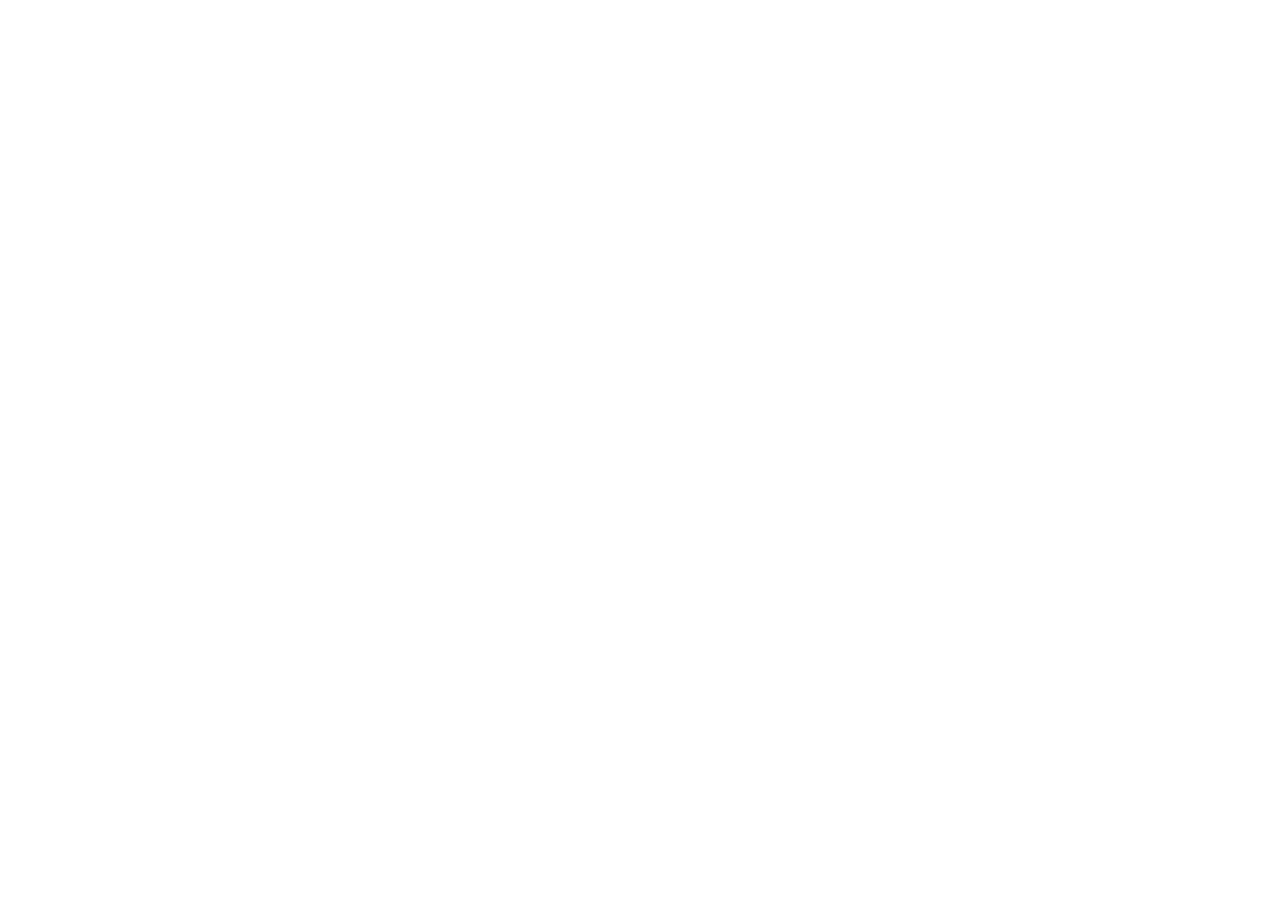
==== commit 2f07e8c8: "12" ====
--- a/index.html
+++ b/index.html
@@ -1,58 +1 @@
-<!DOCTYPE html>
-<html lang="en">
-	<head>
-		<meta charset="utf-8" />
-		<link rel="icon" href="./favicon.png" />
-		<meta name="viewport" content="width=device-width, initial-scale=1, maximum-scale=2.2, user-scalable=yes">
-		
-		<link href="./_app/immutable/assets/0.FuEz2saq.css" rel="stylesheet">
-		<link href="./_app/immutable/assets/2.Cj02cPwJ.css" rel="stylesheet">
-		<link rel="modulepreload" href="./_app/immutable/entry/start.MSWLdx8A.js">
-		<link rel="modulepreload" href="./_app/immutable/chunks/DLSI-YNo.js">
-		<link rel="modulepreload" href="./_app/immutable/chunks/yzEkgqGX.js">
-		<link rel="modulepreload" href="./_app/immutable/entry/app.LfRj-3Kf.js">
-		<link rel="modulepreload" href="./_app/immutable/chunks/IHki7fMi.js">
-		<link rel="modulepreload" href="./_app/immutable/nodes/0.A41lcGuX.js">
-		<link rel="modulepreload" href="./_app/immutable/nodes/2.BrmQo2jT.js">
-		<link rel="modulepreload" href="./_app/env.js"><title>최영민 ❤ 방혜진의 결혼식에 초대합니다.</title><!-- HEAD_svelte-s76x2a_START --><script async src="https://www.googletagmanager.com/gtag/js?id=G-KG3L8HZ4P1" data-svelte-h="svelte-1epm8tf"></script><script data-svelte-h="svelte-1g88njt">window.dataLayer = window.dataLayer || [];
-		function gtag() {
-			dataLayer.push(arguments);
-		}
-		gtag('js', new Date());
-
-		gtag('config', 'G-KG3L8HZ4P1');</script><!-- HEAD_svelte-s76x2a_END --><!-- HEAD_svelte-1ybjtxo_START --><meta property="og:title" content="최영민 ❤ 방혜진의 결혼식에 초대합니다."><meta property="og:url" content="https://wedding-invi-one.vercel.app"><meta property="og:description" content="2025년 9월 27일 토요일 11시 30분 
- 보람 컨벤션 4층 카리나 홀"><meta property="og:type" content="website"><meta property="og:image" content="image/kakao_link_image.jpeg"><!-- HEAD_svelte-1ybjtxo_END --><!-- HEAD_svelte-1jalq5c_START --><script defer src="https://oapi.map.naver.com/openapi/v3/maps.js?ncpClientId=s4ddmne9i5" data-svelte-h="svelte-1wap6rn"></script><!-- HEAD_svelte-1jalq5c_END --><!-- HEAD_svelte-1itnv0m_START --><script src="https://t1.kakaocdn.net/kakao_js_sdk/2.0.1/kakao.min.js" integrity="sha384-eKjgHJ9+vwU/FCSUG3nV1RKFolUXLsc6nLQ2R1tD0t4YFPCvRmkcF8saIfOZNWf/" crossorigin="anonymous" data-svelte-h="svelte-rpoh5y"></script><!-- HEAD_svelte-1itnv0m_END -->
-	</head>
-	<body oncontextmenu="return false" ondragstart="return false" onselect="return false">
-		<div>    <div class="font-mywife max-w-3xl m-auto"> <div class="text-center my-10 text-3xl text-stone-600" data-svelte-h="svelte-etiltf"><p>INVITATION</p> <p>저희 결혼합니다.</p></div> <img src="image/kakao_link_image.jpeg" alt="intro" width="678" height="1024" class="w-full pb-5"> <div class="text-center justify-center modal-middle flex py-5 text-2xl"><span class="px-3">최영민</span> <button data-svelte-h="svelte-52a3v9"><p class="btn rounded-full animate-bounce px-3 text-xl text-primary svelte-c0uuom">❤</p></button> <span class="px-3">방혜진</span></div> <div class="text-center py-5 text-2xl"><p>2025년 9월 27일, 토요일 11시 30분 </p> <p>보람 컨벤션</p> <p class="text-sm text-gray-500"></p> </div> <div class="divider py-10"></div> <h1 class="mb-8 text-3xl md:text-3xl font-bold text-center text-stone-600" data-svelte-h="svelte-c0l6mi">모시는 말씀</h1> <div class="container mx-auto relative"><img src="/image/message_image8.png" alt="" class="w-full h-auto"> <div class="absolute inset-0 flex items-center justify-center rounded-lg"><div class="w-full mx-auto text-center"><p class="leading-relaxed text-xl">각자 다른 화분에서 자란 넝쿨이<br> 서로에게 굴러 들어와<br> 1121일이라는 시간동안 아름답게 얼기설기 엉켜<br> 예쁜 꽃을 피웠습니다.<br> 이제는 하나의 화분에 모여<br> 새로운 출발을 하려합니다.<br></p> <p class="leading-relaxed text-xl py-3">친구에서 연인으로, 연인에서 부부로<br> 평생 서로의 든든한 배우자로서<br> 서로의 삶에 꽃이 될 수 있게 저희의 단단한 토양이 되어주십시오.<br></p></div></div></div> <div class="text-center mx-auto"><div class="w-full mx-auto px-5 py-5"><p class="tracking-wider text-xl text-center font-bold">최권호 • 손유정<span class="text-sm text-gray-500">의 차남</span> 최영민</p> <p class="tracking-wider text-xl text-center font-bold">홍경자 • 방보섭<span class="text-sm text-gray-500">의 차녀</span> 방혜진</p></div></div> <div class="py-5 flex flex-col w-full px-5 mt-4 text-center"><div class="selected-month text-3xl text-stone-600 py-5">9월</div> <div class="grid grid-cols-7 gap-2"> </div> <div data-svelte-h="svelte-8aq904"><p class="leading-relaxed mt-1"></p></div> <div class="card p-4 my-2 bg-gray-100 shadow-xl"><h2 class="text-xl font-bold title-font">최영민 ❤ 방혜진 결혼식이 47 일 남았습니다.</h2></div></div> <div class="divider py-10"></div> <div class="mx-auto w-full"><h1 class="mb-8 text-3xl md:text-3xl font-bold text-center text-stone-600" data-svelte-h="svelte-3303gn">사진첩</h1> <div class="mb-2"><swiper-container thumbs-swiper=".my-thumbs" slides-per-view="1" navigation="true" pagination="true" setwrappersize="true" a11y="true" class="main-slider svelte-1bhncyi"><swiper-slide class="flex justify-center items-center" data-svelte-h="svelte-9gljf5"><div class="image-container svelte-1bhncyi"><img src="image/1.jpeg" alt="Thumbnail" class="svelte-1bhncyi"></div> </swiper-slide><swiper-slide class="flex justify-center items-center" data-svelte-h="svelte-9gljf5"><div class="image-container svelte-1bhncyi"><img src="image/2.jpeg" alt="Thumbnail" class="svelte-1bhncyi"></div> </swiper-slide><swiper-slide class="flex justify-center items-center" data-svelte-h="svelte-9gljf5"><div class="image-container svelte-1bhncyi"><img src="image/3.jpeg" alt="Thumbnail" class="svelte-1bhncyi"></div> </swiper-slide><swiper-slide class="flex justify-center items-center" data-svelte-h="svelte-9gljf5"><div class="image-container svelte-1bhncyi"><img src="image/4.jpeg" alt="Thumbnail" class="svelte-1bhncyi"></div> </swiper-slide><swiper-slide class="flex justify-center items-center" data-svelte-h="svelte-9gljf5"><div class="image-container svelte-1bhncyi"><img src="image/5.jpeg" alt="Thumbnail" class="svelte-1bhncyi"></div> </swiper-slide><swiper-slide class="flex justify-center items-center" data-svelte-h="svelte-9gljf5"><div class="image-container svelte-1bhncyi"><img src="image/6.jpeg" alt="Thumbnail" class="svelte-1bhncyi"></div> </swiper-slide><swiper-slide class="flex justify-center items-center" data-svelte-h="svelte-9gljf5"><div class="image-container svelte-1bhncyi"><img src="image/7.jpeg" alt="Thumbnail" class="svelte-1bhncyi"></div> </swiper-slide><swiper-slide class="flex justify-center items-center" data-svelte-h="svelte-9gljf5"><div class="image-container svelte-1bhncyi"><img src="image/8.jpeg" alt="Thumbnail" class="svelte-1bhncyi"></div> </swiper-slide><swiper-slide class="flex justify-center items-center" data-svelte-h="svelte-9gljf5"><div class="image-container svelte-1bhncyi"><img src="image/9.jpeg" alt="Thumbnail" class="svelte-1bhncyi"></div> </swiper-slide></swiper-container></div> <swiper-container a11y="true" space-between="10" class="my-thumbs svelte-1bhncyi" slides-per-view="5"><swiper-slide data-svelte-h="svelte-3d4j2i"><img class="thumb-img svelte-1bhncyi" src="image/1.jpeg" alt="Thumbnail"> </swiper-slide><swiper-slide data-svelte-h="svelte-3d4j2i"><img class="thumb-img svelte-1bhncyi" src="image/2.jpeg" alt="Thumbnail"> </swiper-slide><swiper-slide data-svelte-h="svelte-3d4j2i"><img class="thumb-img svelte-1bhncyi" src="image/3.jpeg" alt="Thumbnail"> </swiper-slide><swiper-slide data-svelte-h="svelte-3d4j2i"><img class="thumb-img svelte-1bhncyi" src="image/4.jpeg" alt="Thumbnail"> </swiper-slide><swiper-slide data-svelte-h="svelte-3d4j2i"><img class="thumb-img svelte-1bhncyi" src="image/5.jpeg" alt="Thumbnail"> </swiper-slide><swiper-slide data-svelte-h="svelte-3d4j2i"><img class="thumb-img svelte-1bhncyi" src="image/6.jpeg" alt="Thumbnail"> </swiper-slide><swiper-slide data-svelte-h="svelte-3d4j2i"><img class="thumb-img svelte-1bhncyi" src="image/7.jpeg" alt="Thumbnail"> </swiper-slide><swiper-slide data-svelte-h="svelte-3d4j2i"><img class="thumb-img svelte-1bhncyi" src="image/8.jpeg" alt="Thumbnail"> </swiper-slide><swiper-slide data-svelte-h="svelte-3d4j2i"><img class="thumb-img svelte-1bhncyi" src="image/9.jpeg" alt="Thumbnail"> </swiper-slide></swiper-container> </div> <div class="divider py-10"></div>  <section><div class="py-5 mx-auto"><h1 class="mb-8 text-3xl md:text-3xl font-bold text-center text-stone-600" data-svelte-h="svelte-1wc4nxg">오시는 길</h1> <div class="text-center py-2 text-xl"><p>보람 컨벤션</p> <p class="text-gray-500 text-base">울산광역시 남구 왕생로 160 (삼산동 1493-5)</p></div> <div id="naverMap" class="w-full h-60"></div> <div class="text-center px-1 py-5"><a id="kakao-navi" href="https://map.kakao.com/link/to/보람 컨벤션,35.547165,129.328031" role="button" class="btn rounded-lg mx-2"><img src="image/kakao.png" height="10" width="10" alt=""> <span class="text-sm" data-svelte-h="svelte-1qky9x7">카카오 지도</span></a> <a id="naver-navi" href="http://app.map.naver.com/launchApp/?version=11&amp;menu=navigation&amp;elat=35.547165&amp;elng=129.328031&amp;etitle=보람 컨벤션" role="button" class="btn mx-2 rounded-lg"><img src="image/naver.png" height="10" width="10" alt=""> <span class="text-sm" data-svelte-h="svelte-1cynukr">네이버 지도</span></a></div> <div class="flex flex-col w-full px-5 mt-4"><div data-svelte-h="svelte-khoe9g"><p class="leading-relaxed mt-1"></p></div> <div class="card p-4 my-2 bg-base-100 shadow-xl"><h2 class="text-xl font-bold title-font" data-svelte-h="svelte-10reicn">자가용</h2> <p class="leading-relaxed mt-1 text-base">- 네비게이션 왕생로 160 또는 삼산동 1493-5입력 <br> 보람컨벤션 전용 주차장 : 지하2층 지상4층 약 500대 주차 가능 <br> 보람컨벤션 인근 주차장 : 울산문화예술회관 / 남구청청사 주차 가능 <br></p></div> <div class="card p-4 my-2 bg-base-100 shadow-xl"><h2 class="text-xl font-bold title-font" data-svelte-h="svelte-uo6lm8">대중교통</h2> <p class="leading-relaxed mt-1 text-base">KTX ➡울산공항에서 택시 이용시 20분 소요 , 울산(통도사)역에서 택시 이용시 30분 소요 <br> 기차, 고속버스 ➡ 태화강역, 울산시외·고속버스터미널에서 택시 이용시 10분 소요 <br> 시내버스 ➡ 남구청앞 : 남구10,442,514,752  <br> -남울산우체국 하차 : 남구02,남구05 kbs방송국앞 : 순환11,216,216(지원2),216(지원4),711,712,713,718,724,742,752 <br></p></div> <img src="image/map2.png" class="mx-auto" alt=""></div></div></section> <div class="divider py-10"></div> <div class="py-5 mx-auto"><h1 class="text-3xl md:text-3xl font-bold text-center text-stone-600" data-svelte-h="svelte-19xbbwh">방명록</h1> <p class="text-gray-500 text-center" data-svelte-h="svelte-1nisfdh">응원의 메시지를 남겨주시면 소중히 간직하겠습니다.</p> <div class="space-y-4"><div class="overflow-x-auto flex w-full space-x-3 h-64 py-4 relative"> <div class="flex flex-col rounded-xl w-44 max-w-xl flex-none p-4 justify-center items-center"><button class="flex flex-col justify-center items-center space-y-2"><svg version="1.1" class="fa-icon       svelte-1mc5hvj" width="32" height="29.866666666666667" aria-label="" role="presentation" viewBox="0 0 1920 1792" style="font-size: 2em"> <path d="M1879 952q0 31-31 66l-336 396q-43 51-120.5 86.5t-143.5 35.5h-1088q-34 0-60.5-13t-26.5-43q0-31 31-66l336-396q43-51 120.5-86.5t143.5-35.5h1088q34 0 60.5 13t26.5 43zM1536 608v160h-832q-94 0-197 47.5t-164 119.5l-337 396-5 6q0-4-0.5-12.5t-0.5-12.5v-960q0-92 66-158t158-66h320q92 0 158 66t66 158v32h544q92 0 158 66t66 158z"></path>   </svg> <span data-svelte-h="svelte-1d2ivge">전체보기</span></button></div></div></div> <div class="flex-row justify-end flex items-end"><button class="btn inline-block text-black rounded bg-gray-200 px-2 m-2 pb-[5px] pt-[6px] font-medium text-base" data-svelte-h="svelte-1p8bn24">전체보기</button> <button class="btn inline-block text-black rounded bg-gray-200 px-2 m-2 pb-[5px] pt-[6px] font-medium text-base" data-svelte-h="svelte-1jcws46">작성하기</button></div>        </div> <div class="divider"></div> <div class="py-5 mb-20"><h1 class="text-3xl md:text-3xl m-5 font-bold text-center text-stone-600" data-svelte-h="svelte-optrwq">마음 전하실 곳</h1> <details class="text-center m-2"><summary class="cursor-pointer text-lg" data-svelte-h="svelte-1yn3j9a">신랑, 신부측 계좌번호</summary> <div class="flex flex-row justify-center items-center"><p class="text-lg px-1">방혜진</p> <p class="text-justify px-1 text-lg">카카오뱅크</p> <p class="text-justify px-1 text-lg">3333-2186-48-517</p> <button class="inline-block rounded bg-gray-200 px-2 m-1 pb-[5px] pt-[6px] text-xs font-medium">복사<svg version="1.1" class="fa-icon       svelte-1mc5hvj" width="16" height="16" aria-label="" role="presentation" viewBox="0 0 1792 1792" style=""> <path d="M1696 384q40 0 68 28t28 68v1216q0 40-28 68t-68 28h-960q-40 0-68-28t-28-68v-288h-544q-40 0-68-28t-28-68v-672q0-40 20-88t48-76l408-408q28-28 76-48t88-20h416q40 0 68 28t28 68v328q68-40 128-40h416zM1152 597l-299 299h299v-299zM512 213l-299 299h299v-299zM708 860l316-316v-416h-384v416q0 40-28 68t-68 28h-416v640h512v-256q0-40 20-88t48-76zM1664 1664v-1152h-384v416q0 40-28 68t-68 28h-416v640h896z"></path>   </svg></button> <a class="inline-block rounded bg-gray-200 px-2 m-1 pb-[9px] pt-[10px] text-xs font-medium" href="https://qr.kakaopay.com/FGMga3UOB" target="_blank" rel="noreferrer"><svg xmlns="http://www.w3.org/2000/svg" version="1" viewBox="0 0 2000 616" stroke="currentColor" class="h-[0.6rem]"><path d="M2915 6154c-498-28-910-119-1310-291-706-302-1240-819-1471-1427-144-376-166-789-63-1185 153-592 612-1144 1243-1491 54-30 100-60 102-65 3-6-61-250-141-542-80-293-145-543-145-556 0-27 31-72 61-88 14-7 30-7 57 2 20 6 184 111 364 233s456 308 613 413l286 193 127-16c181-22 507-29 692-15 743 56 1393 299 1920 717 121 96 332 311 424 432 80 105 182 266 231 363 83 162 158 395 190 589 20 114 27 382 14 500-84 772-602 1452-1419 1861-469 234-982 357-1555 372-88 3-187 3-220 1zM18905 6068c-5-15-582-2037-782-2743-75-264-139-483-142-487s-53 153-110 350c-57 196-177 609-266 917-297 1019-546 1879-558 1920-6 22-12 41-13 43-3 4-1060-275-1086-286-17-8-17-8 422-1202 100-272 239-652 310-845 70-192 235-640 365-995s263-717 296-806c32-89 59-167 59-175 0-21-88-173-175-304-158-237-373-487-600-698-71-66-130-124-130-129 0-4 152-147 338-318l339-310 101 69c437 297 809 768 1128 1425 108 224 256 575 339 806 34 96 125 348 202 560s180 495 228 630c86 238 653 1804 770 2125 51 141 56 161 41 167-22 10-1048 298-1061 298-6 0-13-6-15-12zM9481 6049c-345-39-631-166-899-399-45-40-84-71-86-69s-32 81-68 174l-65 170-392 3-391 2V180l558 2 557 3 3 776 2 776 101-23c182-41 263-47 511-41 130 3 276 12 330 21 625 99 1095 452 1377 1036 233 482 306 1100 211 1782-126 900-571 1425-1295 1528-112 15-354 20-454 9zm89-929c309-88 475-310 551-735 27-153 38-570 19-751-54-542-247-884-584-1040-167-77-397-110-647-94-75 5-153 12-173 15l-36 7 2 1241 3 1241 100 39c106 42 247 81 348 96 103 16 330 6 417-19zM13455 6020c-327-34-658-118-935-240-154-67-370-192-370-214 0-6 63-164 141-351s145-350 149-362c9-21 11-20 122 28 142 62 349 129 500 163 204 46 320 59 518 59 159 0 196-3 265-21 192-52 310-143 384-294 52-107 71-204 71-363v-125h-417c-230 0-470-5-533-10-173-16-377-56-517-101-522-170-818-520-874-1036-14-131-6-383 16-506 95-523 404-851 903-957 141-30 401-38 548-16 304 45 591 162 909 370 55 36 103 62 107 58 3-4 30-80 58-169l53-163h788l-4 1418c-4 1469-4 1472-47 1687-130 646-550 1029-1240 1130-127 19-471 27-595 15zm845-2795v-385l-51-40c-112-89-311-178-507-228-99-25-122-27-302-26-174 0-201 2-252 21-117 44-187 111-229 222-27 70-37 251-19 344 30 154 130 284 278 360 185 95 310 112 815 115l267 2v-385z" transform="matrix(.1 0 0 -.1 0 616)"></path></svg></a></div></details> <details class="text-center m-2"><summary class="cursor-pointer text-lg" data-svelte-h="svelte-knxz16">신랑측 부모님 계좌번호</summary> <div class="flex flex-row justify-center items-center"><p class="text-lg px-1">신랑 측 부 최권호, 모 손유정</p> <p class="text-justify px-1 text-lg">경남은행</p> <p class="text-justify px-1 text-lg"> 605-22-0138232</p> <button class="inline-block rounded bg-gray-200 px-2 m-1 pb-[5px] pt-[6px] text-xs font-medium">복사<svg version="1.1" class="fa-icon       svelte-1mc5hvj" width="16" height="16" aria-label="" role="presentation" viewBox="0 0 1792 1792" style=""> <path d="M1696 384q40 0 68 28t28 68v1216q0 40-28 68t-68 28h-960q-40 0-68-28t-28-68v-288h-544q-40 0-68-28t-28-68v-672q0-40 20-88t48-76l408-408q28-28 76-48t88-20h416q40 0 68 28t28 68v328q68-40 128-40h416zM1152 597l-299 299h299v-299zM512 213l-299 299h299v-299zM708 860l316-316v-416h-384v416q0 40-28 68t-68 28h-416v640h512v-256q0-40 20-88t48-76zM1664 1664v-1152h-384v416q0 40-28 68t-68 28h-416v640h896z"></path>   </svg></button> <a class="inline-block rounded bg-gray-200 px-2 m-1 pb-[9px] pt-[10px] text-xs font-medium" href="https://qr.kakaopay.com/FGMga3UOB" target="_blank" rel="noreferrer"><svg xmlns="http://www.w3.org/2000/svg" version="1" viewBox="0 0 2000 616" stroke="currentColor" class="h-[0.6rem]"><path d="M2915 6154c-498-28-910-119-1310-291-706-302-1240-819-1471-1427-144-376-166-789-63-1185 153-592 612-1144 1243-1491 54-30 100-60 102-65 3-6-61-250-141-542-80-293-145-543-145-556 0-27 31-72 61-88 14-7 30-7 57 2 20 6 184 111 364 233s456 308 613 413l286 193 127-16c181-22 507-29 692-15 743 56 1393 299 1920 717 121 96 332 311 424 432 80 105 182 266 231 363 83 162 158 395 190 589 20 114 27 382 14 500-84 772-602 1452-1419 1861-469 234-982 357-1555 372-88 3-187 3-220 1zM18905 6068c-5-15-582-2037-782-2743-75-264-139-483-142-487s-53 153-110 350c-57 196-177 609-266 917-297 1019-546 1879-558 1920-6 22-12 41-13 43-3 4-1060-275-1086-286-17-8-17-8 422-1202 100-272 239-652 310-845 70-192 235-640 365-995s263-717 296-806c32-89 59-167 59-175 0-21-88-173-175-304-158-237-373-487-600-698-71-66-130-124-130-129 0-4 152-147 338-318l339-310 101 69c437 297 809 768 1128 1425 108 224 256 575 339 806 34 96 125 348 202 560s180 495 228 630c86 238 653 1804 770 2125 51 141 56 161 41 167-22 10-1048 298-1061 298-6 0-13-6-15-12zM9481 6049c-345-39-631-166-899-399-45-40-84-71-86-69s-32 81-68 174l-65 170-392 3-391 2V180l558 2 557 3 3 776 2 776 101-23c182-41 263-47 511-41 130 3 276 12 330 21 625 99 1095 452 1377 1036 233 482 306 1100 211 1782-126 900-571 1425-1295 1528-112 15-354 20-454 9zm89-929c309-88 475-310 551-735 27-153 38-570 19-751-54-542-247-884-584-1040-167-77-397-110-647-94-75 5-153 12-173 15l-36 7 2 1241 3 1241 100 39c106 42 247 81 348 96 103 16 330 6 417-19zM13455 6020c-327-34-658-118-935-240-154-67-370-192-370-214 0-6 63-164 141-351s145-350 149-362c9-21 11-20 122 28 142 62 349 129 500 163 204 46 320 59 518 59 159 0 196-3 265-21 192-52 310-143 384-294 52-107 71-204 71-363v-125h-417c-230 0-470-5-533-10-173-16-377-56-517-101-522-170-818-520-874-1036-14-131-6-383 16-506 95-523 404-851 903-957 141-30 401-38 548-16 304 45 591 162 909 370 55 36 103 62 107 58 3-4 30-80 58-169l53-163h788l-4 1418c-4 1469-4 1472-47 1687-130 646-550 1029-1240 1130-127 19-471 27-595 15zm845-2795v-385l-51-40c-112-89-311-178-507-228-99-25-122-27-302-26-174 0-201 2-252 21-117 44-187 111-229 222-27 70-37 251-19 344 30 154 130 284 278 360 185 95 310 112 815 115l267 2v-385z" transform="matrix(.1 0 0 -.1 0 616)"></path></svg></a></div></details> <details class="text-center m-2"><summary class="cursor-pointer text-lg" data-svelte-h="svelte-1yynjkx">신부측 부모님 계좌번호</summary> <div class="flex flex-row justify-center items-center"><p class="text-lg px-1">신부 측 부 홍경자, 모 방보섭</p> <p class="text-justify px-1 text-lg">우체국은행</p> <p class="text-justify px-1 text-lg">613687-02-048716</p> <button class="inline-block rounded bg-gray-200 px-2 m-1 pb-[5px] pt-[6px] text-xs font-medium">복사<svg version="1.1" class="fa-icon       svelte-1mc5hvj" width="16" height="16" aria-label="" role="presentation" viewBox="0 0 1792 1792" style=""> <path d="M1696 384q40 0 68 28t28 68v1216q0 40-28 68t-68 28h-960q-40 0-68-28t-28-68v-288h-544q-40 0-68-28t-28-68v-672q0-40 20-88t48-76l408-408q28-28 76-48t88-20h416q40 0 68 28t28 68v328q68-40 128-40h416zM1152 597l-299 299h299v-299zM512 213l-299 299h299v-299zM708 860l316-316v-416h-384v416q0 40-28 68t-68 28h-416v640h512v-256q0-40 20-88t48-76zM1664 1664v-1152h-384v416q0 40-28 68t-68 28h-416v640h896z"></path>   </svg></button> <a class="inline-block rounded bg-gray-200 px-2 m-1 pb-[9px] pt-[10px] text-xs font-medium" href="https://qr.kakaopay.com/FGMga3UOB" target="_blank" rel="noreferrer"><svg xmlns="http://www.w3.org/2000/svg" version="1" viewBox="0 0 2000 616" stroke="currentColor" class="h-[0.6rem]"><path d="M2915 6154c-498-28-910-119-1310-291-706-302-1240-819-1471-1427-144-376-166-789-63-1185 153-592 612-1144 1243-1491 54-30 100-60 102-65 3-6-61-250-141-542-80-293-145-543-145-556 0-27 31-72 61-88 14-7 30-7 57 2 20 6 184 111 364 233s456 308 613 413l286 193 127-16c181-22 507-29 692-15 743 56 1393 299 1920 717 121 96 332 311 424 432 80 105 182 266 231 363 83 162 158 395 190 589 20 114 27 382 14 500-84 772-602 1452-1419 1861-469 234-982 357-1555 372-88 3-187 3-220 1zM18905 6068c-5-15-582-2037-782-2743-75-264-139-483-142-487s-53 153-110 350c-57 196-177 609-266 917-297 1019-546 1879-558 1920-6 22-12 41-13 43-3 4-1060-275-1086-286-17-8-17-8 422-1202 100-272 239-652 310-845 70-192 235-640 365-995s263-717 296-806c32-89 59-167 59-175 0-21-88-173-175-304-158-237-373-487-600-698-71-66-130-124-130-129 0-4 152-147 338-318l339-310 101 69c437 297 809 768 1128 1425 108 224 256 575 339 806 34 96 125 348 202 560s180 495 228 630c86 238 653 1804 770 2125 51 141 56 161 41 167-22 10-1048 298-1061 298-6 0-13-6-15-12zM9481 6049c-345-39-631-166-899-399-45-40-84-71-86-69s-32 81-68 174l-65 170-392 3-391 2V180l558 2 557 3 3 776 2 776 101-23c182-41 263-47 511-41 130 3 276 12 330 21 625 99 1095 452 1377 1036 233 482 306 1100 211 1782-126 900-571 1425-1295 1528-112 15-354 20-454 9zm89-929c309-88 475-310 551-735 27-153 38-570 19-751-54-542-247-884-584-1040-167-77-397-110-647-94-75 5-153 12-173 15l-36 7 2 1241 3 1241 100 39c106 42 247 81 348 96 103 16 330 6 417-19zM13455 6020c-327-34-658-118-935-240-154-67-370-192-370-214 0-6 63-164 141-351s145-350 149-362c9-21 11-20 122 28 142 62 349 129 500 163 204 46 320 59 518 59 159 0 196-3 265-21 192-52 310-143 384-294 52-107 71-204 71-363v-125h-417c-230 0-470-5-533-10-173-16-377-56-517-101-522-170-818-520-874-1036-14-131-6-383 16-506 95-523 404-851 903-957 141-30 401-38 548-16 304 45 591 162 909 370 55 36 103 62 107 58 3-4 30-80 58-169l53-163h788l-4 1418c-4 1469-4 1472-47 1687-130 646-550 1029-1240 1130-127 19-471 27-595 15zm845-2795v-385l-51-40c-112-89-311-178-507-228-99-25-122-27-302-26-174 0-201 2-252 21-117 44-187 111-229 222-27 70-37 251-19 344 30 154 130 284 278 360 185 95 310 112 815 115l267 2v-385z" transform="matrix(.1 0 0 -.1 0 616)"></path></svg></a></div></details></div>  <section><div class="text-center px-5 py-5"><button id="kakao-share" class="btn inline-block text-black rounded bg-gray-200 px-2 m-2 pb-[5px] pt-[11px] font-medium text-base" data-svelte-h="svelte-x8vuke">카카오톡으로 공유</button> <button class="btn inline-block text-black rounded bg-gray-200 px-2 m-2 pb-[5px] pt-[6px] font-medium text-base" data-svelte-h="svelte-1xzd59w">링크로 공유</button></div></section> <div class="loveframe svelte-1vosdyj" aria-hidden="true"><div class="loveflake svelte-1vosdyj" style="opacity: 0.999; transform: scale(0.10463885030497405) rotate(206deg); left: 67.74771241819855%; top: calc(-20.09370660822816% - 0.10463885030497405rem)">❤️ </div><div class="loveflake svelte-1vosdyj" style="opacity: 0.999; transform: scale(0.1095362063131339) rotate(168deg); left: 84.94659350088472%; top: calc(-7.733162185054439% - 0.1095362063131339rem)">❤️ </div><div class="loveflake svelte-1vosdyj" style="opacity: 0.999; transform: scale(0.1168079308838602) rotate(263deg); left: 80.47507436613532%; top: calc(-18.109900289361704% - 0.1168079308838602rem)">♥ </div><div class="loveflake svelte-1vosdyj" style="opacity: 0.999; transform: scale(0.11888553766583387) rotate(239deg); left: 58.40193947011477%; top: calc(18.846254982419765% - 0.11888553766583387rem)">♥ </div><div class="loveflake svelte-1vosdyj" style="opacity: 0.999; transform: scale(0.1257857374705239) rotate(148deg); left: 13.307090086774018%; top: calc(69.31313508069258% - 0.1257857374705239rem)">♥ </div><div class="loveflake svelte-1vosdyj" style="opacity: 0.999; transform: scale(0.1318951819463601) rotate(176deg); left: -7.501575036175314%; top: calc(-64.34864419517993% - 0.1318951819463601rem)">❣️ </div><div class="loveflake svelte-1vosdyj" style="opacity: 0.999; transform: scale(0.1527041644610867) rotate(295deg); left: -11.319903410431253%; top: calc(-8.825816885548534% - 0.1527041644610867rem)">❣️ </div><div class="loveflake svelte-1vosdyj" style="opacity: 0.999; transform: scale(0.1540108132630864) rotate(190deg); left: -18.553300030764746%; top: calc(-91.45462450295847% - 0.1540108132630864rem)">❣️ </div><div class="loveflake svelte-1vosdyj" style="opacity: 0.999; transform: scale(0.1609861468207522) rotate(125deg); left: 50.527020371005264%; top: calc(48.04816792526472% - 0.1609861468207522rem)">💕 </div><div class="loveflake svelte-1vosdyj" style="opacity: 0.999; transform: scale(0.17299340679285818) rotate(7deg); left: 94.79772354163435%; top: calc(3.574333033848106% - 0.17299340679285818rem)">♥ </div><div class="loveflake svelte-1vosdyj" style="opacity: 0.999; transform: scale(0.1736689082013785) rotate(297deg); left: -9.893507639375656%; top: calc(-47.37023691172655% - 0.1736689082013785rem)">♥ </div><div class="loveflake svelte-1vosdyj" style="opacity: 0.999; transform: scale(0.17884753322286023) rotate(138deg); left: -17.756637042926418%; top: calc(54.82804370500483% - 0.17884753322286023rem)">💕 </div><div class="loveflake svelte-1vosdyj" style="opacity: 0.999; transform: scale(0.20268792230073346) rotate(253deg); left: 87.09079634472245%; top: calc(-90.33160310936465% - 0.20268792230073346rem)">❤️ </div><div class="loveflake svelte-1vosdyj" style="opacity: 0.999; transform: scale(0.21091783590991392) rotate(291deg); left: 97.59956964093979%; top: calc(69.55211725267691% - 0.21091783590991392rem)">♥ </div><div class="loveflake svelte-1vosdyj" style="opacity: 0.999; transform: scale(0.21149495935768292) rotate(253deg); left: 37.66366276634291%; top: calc(93.82285146464494% - 0.21149495935768292rem)">❤️ </div><div class="loveflake svelte-1vosdyj" style="opacity: 0.999; transform: scale(0.2149960888937807) rotate(152deg); left: -4.339802729356359%; top: calc(13.530124775118637% - 0.2149960888937807rem)">♡ </div><div class="loveflake svelte-1vosdyj" style="opacity: 0.999; transform: scale(0.21708789437524173) rotate(76deg); left: -1.6643303464117132%; top: calc(80.5796117958323% - 0.21708789437524173rem)">♡ </div><div class="loveflake svelte-1vosdyj" style="opacity: 0.999; transform: scale(0.22820762797946162) rotate(153deg); left: -19.804792881367888%; top: calc(28.912007912233463% - 0.22820762797946162rem)">❤️ </div><div class="loveflake svelte-1vosdyj" style="opacity: 0.999; transform: scale(0.24456155961685028) rotate(151deg); left: 1.5472463328461146%; top: calc(26.61995058728705% - 0.24456155961685028rem)">❣️ </div><div class="loveflake svelte-1vosdyj" style="opacity: 0.999; transform: scale(0.2591494577574538) rotate(106deg); left: 47.40911947406346%; top: calc(73.36910957363122% - 0.2591494577574538rem)">❤️ </div><div class="loveflake svelte-1vosdyj" style="opacity: 0.999; transform: scale(0.2602397570442299) rotate(321deg); left: 1.002359544194995%; top: calc(49.03303139987756% - 0.2602397570442299rem)">♡ </div><div class="loveflake svelte-1vosdyj" style="opacity: 0.999; transform: scale(0.28680797587480233) rotate(22deg); left: 86.93167244987895%; top: calc(-63.52272037885718% - 0.28680797587480233rem)">♡ </div><div class="loveflake svelte-1vosdyj" style="opacity: 0.999; transform: scale(0.28765942147931944) rotate(281deg); left: 29.558281620489986%; top: calc(63.27067726714927% - 0.28765942147931944rem)">❣️ </div><div class="loveflake svelte-1vosdyj" style="opacity: 0.999; transform: scale(0.29393306591259694) rotate(307deg); left: 22.70667349957187%; top: calc(96.13486744892836% - 0.29393306591259694rem)">♡ </div><div class="loveflake svelte-1vosdyj" style="opacity: 0.999; transform: scale(0.31353007869211724) rotate(151deg); left: 50.70372250108926%; top: calc(-15.692406752763503% - 0.31353007869211724rem)">❣️ </div><div class="loveflake svelte-1vosdyj" style="opacity: 0.999; transform: scale(0.31732966929813) rotate(287deg); left: 59.75415454674702%; top: calc(-22.04840293180949% - 0.31732966929813rem)">♥ </div><div class="loveflake svelte-1vosdyj" style="opacity: 0.999; transform: scale(0.31987610725700033) rotate(342deg); left: 43.30834484700318%; top: calc(-43.52021349505924% - 0.31987610725700033rem)">♡ </div><div class="loveflake svelte-1vosdyj" style="opacity: 0.999; transform: scale(0.33505220389483537) rotate(230deg); left: 7.005806511342236%; top: calc(86.83966588018455% - 0.33505220389483537rem)">❤️ </div><div class="loveflake svelte-1vosdyj" style="opacity: 0.999; transform: scale(0.34573186319213267) rotate(123deg); left: 34.60677408818349%; top: calc(-54.77752606615041% - 0.34573186319213267rem)">💕 </div><div class="loveflake svelte-1vosdyj" style="opacity: 0.999; transform: scale(0.3560364197128262) rotate(324deg); left: 2.9357628263393494%; top: calc(-23.643872745150134% - 0.3560364197128262rem)">💕 </div><div class="loveflake svelte-1vosdyj" style="opacity: 0.999; transform: scale(0.36594434466454373) rotate(192deg); left: -18.156643116980085%; top: calc(12.033147288070282% - 0.36594434466454373rem)">❣️ </div><div class="loveflake svelte-1vosdyj" style="opacity: 0.999; transform: scale(0.3750586903191241) rotate(158deg); left: 79.00668040252849%; top: calc(15.87946501999231% - 0.3750586903191241rem)">❤️ </div><div class="loveflake svelte-1vosdyj" style="opacity: 0.999; transform: scale(0.37645557240123895) rotate(208deg); left: -17.751916117513503%; top: calc(78.02547604893547% - 0.37645557240123895rem)">♡ </div><div class="loveflake svelte-1vosdyj" style="opacity: 0.999; transform: scale(0.38311925597922925) rotate(90deg); left: 15.42901863055392%; top: calc(25.04469706409833% - 0.38311925597922925rem)">♥ </div><div class="loveflake svelte-1vosdyj" style="opacity: 0.999; transform: scale(0.3843387402830354) rotate(133deg); left: 16.47364828323218%; top: calc(-94.1256021457074% - 0.3843387402830354rem)">♥ </div><div class="loveflake svelte-1vosdyj" style="opacity: 0.999; transform: scale(0.38580552865105366) rotate(58deg); left: 76.88437072769615%; top: calc(3.7825848162413394% - 0.38580552865105366rem)">❤️ </div><div class="loveflake svelte-1vosdyj" style="opacity: 0.999; transform: scale(0.39823655514244216) rotate(73deg); left: -2.631762373435677%; top: calc(-33.70217932171701% - 0.39823655514244216rem)">💕 </div><div class="loveflake svelte-1vosdyj" style="opacity: 0.999; transform: scale(0.40342714210922825) rotate(72deg); left: 63.47357070961283%; top: calc(25.1826350020485% - 0.40342714210922825rem)">♡ </div><div class="loveflake svelte-1vosdyj" style="opacity: 0.999; transform: scale(0.4121905837024241) rotate(264deg); left: 30.61921185540379%; top: calc(23.78678629584185% - 0.4121905837024241rem)">💕 </div><div class="loveflake svelte-1vosdyj" style="opacity: 0.999; transform: scale(0.41684595916593203) rotate(91deg); left: 31.406760623719663%; top: calc(-89.70500876617481% - 0.41684595916593203rem)">♥ </div><div class="loveflake svelte-1vosdyj" style="opacity: 0.999; transform: scale(0.4177740979595158) rotate(268deg); left: 72.62319504679296%; top: calc(51.165851812877975% - 0.4177740979595158rem)">❣️ </div><div class="loveflake svelte-1vosdyj" style="opacity: 0.999; transform: scale(0.4202933195772067) rotate(126deg); left: 82.99456485897349%; top: calc(42.30034859191093% - 0.4202933195772067rem)">❣️ </div><div class="loveflake svelte-1vosdyj" style="opacity: 0.999; transform: scale(0.43126455319358603) rotate(106deg); left: 56.56927595719034%; top: calc(-54.996495975417226% - 0.43126455319358603rem)">❤️ </div><div class="loveflake svelte-1vosdyj" style="opacity: 0.999; transform: scale(0.43973723966544) rotate(295deg); left: 42.69876664055843%; top: calc(16.420756318157274% - 0.43973723966544rem)">❣️ </div><div class="loveflake svelte-1vosdyj" style="opacity: 0.999; transform: scale(0.4525263090785363) rotate(50deg); left: 77.3160663870952%; top: calc(-85.17571155520022% - 0.4525263090785363rem)">♡ </div><div class="loveflake svelte-1vosdyj" style="opacity: 0.999; transform: scale(0.4551353986128218) rotate(0deg); left: 7.0377427291081744%; top: calc(-76.45420408469036% - 0.4551353986128218rem)">❤️ </div><div class="loveflake svelte-1vosdyj" style="opacity: 0.999; transform: scale(0.4623135390170803) rotate(289deg); left: 95.93427173839265%; top: calc(43.93015284078436% - 0.4623135390170803rem)">♡ </div><div class="loveflake svelte-1vosdyj" style="opacity: 0.999; transform: scale(0.46459714345446856) rotate(24deg); left: -0.12112401081368063%; top: calc(11.684769686451716% - 0.46459714345446856rem)">💕 </div><div class="loveflake svelte-1vosdyj" style="opacity: 0.999; transform: scale(0.47351290287225145) rotate(150deg); left: 89.38436623219094%; top: calc(-17.159321026188053% - 0.47351290287225145rem)">❣️ </div><div class="loveflake svelte-1vosdyj" style="opacity: 0.999; transform: scale(0.4931941905296594) rotate(161deg); left: 34.87134121172141%; top: calc(51.26835957890944% - 0.4931941905296594rem)">♡ </div><div class="loveflake svelte-1vosdyj" style="opacity: 0.999; transform: scale(0.5037938826545713) rotate(6deg); left: 83.67590530686843%; top: calc(85.80816408003909% - 0.5037938826545713rem)">♡ </div><div class="loveflake svelte-1vosdyj" style="opacity: 0.999; transform: scale(0.5054618338137709) rotate(266deg); left: 44.784190683990744%; top: calc(-91.5385019307688% - 0.5054618338137709rem)">💕 </div><div class="loveflake svelte-1vosdyj" style="opacity: 0.999; transform: scale(0.5332579568021214) rotate(7deg); left: -14.858469736941924%; top: calc(89.2284516235326% - 0.5332579568021214rem)">♡ </div><div class="loveflake svelte-1vosdyj" style="opacity: 0.999; transform: scale(0.5367849616818106) rotate(179deg); left: 44.54109777107989%; top: calc(-36.41706361118082% - 0.5367849616818106rem)">❣️ </div><div class="loveflake svelte-1vosdyj" style="opacity: 0.999; transform: scale(0.5382971492200146) rotate(218deg); left: -8.109073329278313%; top: calc(40.671606546192635% - 0.5382971492200146rem)">❤️ </div><div class="loveflake svelte-1vosdyj" style="opacity: 0.999; transform: scale(0.5430070558157671) rotate(236deg); left: 35.52249133096541%; top: calc(-94.05202717265304% - 0.5430070558157671rem)">❤️ </div><div class="loveflake svelte-1vosdyj" style="opacity: 0.999; transform: scale(0.5465689628339088) rotate(45deg); left: 20.170884817638346%; top: calc(50.42192733338388% - 0.5465689628339088rem)">♡ </div><div class="loveflake svelte-1vosdyj" style="opacity: 0.999; transform: scale(0.548447329436843) rotate(107deg); left: 13.035840957143876%; top: calc(-27.020754979907608% - 0.548447329436843rem)">♥ </div><div class="loveflake svelte-1vosdyj" style="opacity: 0.999; transform: scale(0.5580731385191593) rotate(302deg); left: 10.357710662823436%; top: calc(38.23293321504204% - 0.5580731385191593rem)">❤️ </div><div class="loveflake svelte-1vosdyj" style="opacity: 0.999; transform: scale(0.5629745234278681) rotate(207deg); left: 58.295528481671894%; top: calc(-11.864892728402452% - 0.5629745234278681rem)">♡ </div><div class="loveflake svelte-1vosdyj" style="opacity: 0.999; transform: scale(0.5725831306717563) rotate(134deg); left: 68.06537236230119%; top: calc(48.30671552558749% - 0.5725831306717563rem)">❤️ </div><div class="loveflake svelte-1vosdyj" style="opacity: 0.999; transform: scale(0.5729563331885277) rotate(43deg); left: 42.45194649683679%; top: calc(27.201119198419605% - 0.5729563331885277rem)">❣️ </div><div class="loveflake svelte-1vosdyj" style="opacity: 0.999; transform: scale(0.5743773525624261) rotate(139deg); left: 54.386786642006896%; top: calc(-42.525879870272966% - 0.5743773525624261rem)">❣️ </div><div class="loveflake svelte-1vosdyj" style="opacity: 0.999; transform: scale(0.5900798419102313) rotate(276deg); left: -10.608416388050701%; top: calc(22.32224978407848% - 0.5900798419102313rem)">❣️ </div><div class="loveflake svelte-1vosdyj" style="opacity: 0.999; transform: scale(0.5905741440915723) rotate(137deg); left: 80.35280000183678%; top: calc(-24.894422502916314% - 0.5905741440915723rem)">❣️ </div><div class="loveflake svelte-1vosdyj" style="opacity: 0.999; transform: scale(0.5912585487674894) rotate(152deg); left: 17.30858116389186%; top: calc(-66.56809012575388% - 0.5912585487674894rem)">❤️ </div><div class="loveflake svelte-1vosdyj" style="opacity: 0.999; transform: scale(0.5984027735001287) rotate(247deg); left: 62.20583337960542%; top: calc(11.211288028661798% - 0.5984027735001287rem)">💕 </div><div class="loveflake svelte-1vosdyj" style="opacity: 0.999; transform: scale(0.6081578621895602) rotate(129deg); left: 74.96949951806695%; top: calc(-9.431334399675734% - 0.6081578621895602rem)">💕 </div><div class="loveflake svelte-1vosdyj" style="opacity: 0.999; transform: scale(0.6131418239553571) rotate(49deg); left: 8.952728769198835%; top: calc(-50.67397178403752% - 0.6131418239553571rem)">💕 </div><div class="loveflake svelte-1vosdyj" style="opacity: 0.999; transform: scale(0.6188496235366775) rotate(282deg); left: 8.647360089772569%; top: calc(78.50905162838853% - 0.6188496235366775rem)">♥ </div><div class="loveflake svelte-1vosdyj" style="opacity: 0.999; transform: scale(0.620070144514701) rotate(221deg); left: 60.84910172365254%; top: calc(-60.218642884989926% - 0.620070144514701rem)">♡ </div><div class="loveflake svelte-1vosdyj" style="opacity: 0.999; transform: scale(0.6535700455157161) rotate(305deg); left: 78.00035888521003%; top: calc(59.40595869287458% - 0.6535700455157161rem)">💕 </div><div class="loveflake svelte-1vosdyj" style="opacity: 0.999; transform: scale(0.6535704132473324) rotate(152deg); left: 97.65800548527693%; top: calc(98.85004991162583% - 0.6535704132473324rem)">💕 </div><div class="loveflake svelte-1vosdyj" style="opacity: 0.999; transform: scale(0.6661886586048642) rotate(342deg); left: 15.42951721380895%; top: calc(-80.36191577746101% - 0.6661886586048642rem)">♡ </div><div class="loveflake svelte-1vosdyj" style="opacity: 0.999; transform: scale(0.6861229170973163) rotate(284deg); left: 41.44548784929875%; top: calc(82.39178181228172% - 0.6861229170973163rem)">❤️ </div><div class="loveflake svelte-1vosdyj" style="opacity: 0.999; transform: scale(0.7000409234924558) rotate(141deg); left: 40.02763018831486%; top: calc(34.624803713627784% - 0.7000409234924558rem)">♡ </div><div class="loveflake svelte-1vosdyj" style="opacity: 0.999; transform: scale(0.7038036091235298) rotate(337deg); left: -18.06074918621472%; top: calc(-51.77522728675817% - 0.7038036091235298rem)">♥ </div><div class="loveflake svelte-1vosdyj" style="opacity: 0.999; transform: scale(0.7056948450486151) rotate(237deg); left: 34.819022755548914%; top: calc(-39.398084100227805% - 0.7056948450486151rem)">💕 </div><div class="loveflake svelte-1vosdyj" style="opacity: 0.999; transform: scale(0.7216518692789021) rotate(30deg); left: 43.58483321838301%; top: calc(-72.30756096365178% - 0.7216518692789021rem)">♥ </div><div class="loveflake svelte-1vosdyj" style="opacity: 0.999; transform: scale(0.7228289788238329) rotate(64deg); left: -9.054177632379412%; top: calc(39.94708259757877% - 0.7228289788238329rem)">❣️ </div><div class="loveflake svelte-1vosdyj" style="opacity: 0.999; transform: scale(0.7233158249175198) rotate(297deg); left: 52.27983783058829%; top: calc(3.689400830967486% - 0.7233158249175198rem)">❣️ </div><div class="loveflake svelte-1vosdyj" style="opacity: 0.999; transform: scale(0.7250886954798509) rotate(317deg); left: 8.710004955500352%; top: calc(-36.40200344468507% - 0.7250886954798509rem)">❣️ </div><div class="loveflake svelte-1vosdyj" style="opacity: 0.999; transform: scale(0.7261935758123162) rotate(15deg); left: 25.58693145026897%; top: calc(15.417605721062742% - 0.7261935758123162rem)">♥ </div><div class="loveflake svelte-1vosdyj" style="opacity: 0.999; transform: scale(0.7288882342209895) rotate(88deg); left: -2.797597562679883%; top: calc(95.14890756504383% - 0.7288882342209895rem)">❣️ </div><div class="loveflake svelte-1vosdyj" style="opacity: 0.999; transform: scale(0.7358023918958604) rotate(318deg); left: 44.21515333280196%; top: calc(44.235289536535305% - 0.7358023918958604rem)">❣️ </div><div class="loveflake svelte-1vosdyj" style="opacity: 0.999; transform: scale(0.7455044552682881) rotate(274deg); left: 10.036212336270161%; top: calc(-69.56334547323081% - 0.7455044552682881rem)">❣️ </div><div class="loveflake svelte-1vosdyj" style="opacity: 0.999; transform: scale(0.7461444836442914) rotate(118deg); left: 20.402557671486868%; top: calc(-78.10325641310124% - 0.7461444836442914rem)">♥ </div><div class="loveflake svelte-1vosdyj" style="opacity: 0.999; transform: scale(0.7502221384643991) rotate(329deg); left: 99.99980125926812%; top: calc(1.3538784085073416% - 0.7502221384643991rem)">♡ </div><div class="loveflake svelte-1vosdyj" style="opacity: 0.999; transform: scale(0.7757315404333457) rotate(42deg); left: 39.67075066510945%; top: calc(-79.74543771226293% - 0.7757315404333457rem)">♥ </div><div class="loveflake svelte-1vosdyj" style="opacity: 0.999; transform: scale(0.7773244492248735) rotate(246deg); left: -6.938813777194204%; top: calc(65.76995763048652% - 0.7773244492248735rem)">❤️ </div><div class="loveflake svelte-1vosdyj" style="opacity: 0.999; transform: scale(0.7904320576928753) rotate(352deg); left: 71.15895769080846%; top: calc(-61.40963514408044% - 0.7904320576928753rem)">♥ </div><div class="loveflake svelte-1vosdyj" style="opacity: 0.999; transform: scale(0.8033191876914908) rotate(176deg); left: 48.068785899259765%; top: calc(-91.84304892243635% - 0.8033191876914908rem)">♥ </div><div class="loveflake svelte-1vosdyj" style="opacity: 0.999; transform: scale(0.8108859190520181) rotate(236deg); left: 6.875156674738349%; top: calc(-69.81720283845046% - 0.8108859190520181rem)">❣️ </div><div class="loveflake svelte-1vosdyj" style="opacity: 0.999; transform: scale(0.8166932002926656) rotate(137deg); left: 58.25268302417044%; top: calc(72.00042465893864% - 0.8166932002926656rem)">💕 </div><div class="loveflake svelte-1vosdyj" style="opacity: 0.999; transform: scale(0.817407718587741) rotate(166deg); left: 5.1549020705616755%; top: calc(-50.06936133691191% - 0.817407718587741rem)">💕 </div><div class="loveflake svelte-1vosdyj" style="opacity: 0.999; transform: scale(0.8254863957988319) rotate(318deg); left: 46.62536280393218%; top: calc(68.07288148998691% - 0.8254863957988319rem)">💕 </div><div class="loveflake svelte-1vosdyj" style="opacity: 0.999; transform: scale(0.8299854119337916) rotate(48deg); left: 2.5871878833998885%; top: calc(46.107227032329405% - 0.8299854119337916rem)">♥ </div><div class="loveflake svelte-1vosdyj" style="opacity: 0.999; transform: scale(0.8376903475820325) rotate(277deg); left: 15.703540592987764%; top: calc(-15.476013551774727% - 0.8376903475820325rem)">❤️ </div><div class="loveflake svelte-1vosdyj" style="opacity: 0.999; transform: scale(0.8404201597839362) rotate(11deg); left: 45.23161512303419%; top: calc(67.68111130931374% - 0.8404201597839362rem)">💕 </div><div class="loveflake svelte-1vosdyj" style="opacity: 0.999; transform: scale(0.8629729758741175) rotate(36deg); left: -6.152996567490963%; top: calc(-22.352942086329676% - 0.8629729758741175rem)">♡ </div><div class="loveflake svelte-1vosdyj" style="opacity: 0.999; transform: scale(0.86685953637364) rotate(32deg); left: 65.23886518307589%; top: calc(-32.413262738490715% - 0.86685953637364rem)">♡ </div><div class="loveflake svelte-1vosdyj" style="opacity: 0.999; transform: scale(0.8730460600568185) rotate(58deg); left: 55.54625144176333%; top: calc(-47.99527597134379% - 0.8730460600568185rem)">💕 </div><div class="loveflake svelte-1vosdyj" style="opacity: 0.999; transform: scale(0.8802151167011468) rotate(165deg); left: 80.15291813854768%; top: calc(67.28295966535791% - 0.8802151167011468rem)">💕 </div><div class="loveflake svelte-1vosdyj" style="opacity: 0.999; transform: scale(0.8843265901336731) rotate(115deg); left: 3.03210230424078%; top: calc(-63.65886323682375% - 0.8843265901336731rem)">❣️ </div><div class="loveflake svelte-1vosdyj" style="opacity: 0.999; transform: scale(0.8868684204692057) rotate(68deg); left: 30.66131545750377%; top: calc(-93.71991792856238% - 0.8868684204692057rem)">♡ </div><div class="loveflake svelte-1vosdyj" style="opacity: 0.999; transform: scale(0.8871547007818217) rotate(94deg); left: 66.91521866683595%; top: calc(-75.96322369864347% - 0.8871547007818217rem)">❤️ </div><div class="loveflake svelte-1vosdyj" style="opacity: 0.999; transform: scale(0.8910002104758579) rotate(87deg); left: 47.375324519647776%; top: calc(52.18114085129369% - 0.8910002104758579rem)">💕 </div><div class="loveflake svelte-1vosdyj" style="opacity: 0.999; transform: scale(0.8937866699732551) rotate(135deg); left: 6.492962235034092%; top: calc(20.74404393806151% - 0.8937866699732551rem)">♥ </div><div class="loveflake svelte-1vosdyj" style="opacity: 0.999; transform: scale(0.8996168718112094) rotate(258deg); left: 45.48819924000253%; top: calc(37.01722097135129% - 0.8996168718112094rem)">💕 </div><div class="loveflake svelte-1vosdyj" style="opacity: 0.999; transform: scale(0.9131473860056064) rotate(180deg); left: 34.62350662730315%; top: calc(-97.27846228356536% - 0.9131473860056064rem)">❤️ </div><div class="loveflake svelte-1vosdyj" style="opacity: 0.999; transform: scale(0.9143013642760724) rotate(303deg); left: -14.817344302475774%; top: calc(-24.479614549265392% - 0.9143013642760724rem)">❤️ </div><div class="loveflake svelte-1vosdyj" style="opacity: 0.999; transform: scale(0.9162735256287844) rotate(186deg); left: 27.299924955564173%; top: calc(-91.64656340501729% - 0.9162735256287844rem)">♥ </div><div class="loveflake svelte-1vosdyj" style="opacity: 0.999; transform: scale(0.9210425601930746) rotate(12deg); left: 29.948660482557884%; top: calc(-51.9805015575562% - 0.9210425601930746rem)">♥ </div><div class="loveflake svelte-1vosdyj" style="opacity: 0.999; transform: scale(0.9243008531301568) rotate(130deg); left: -12.843074266053769%; top: calc(-24.262916505326345% - 0.9243008531301568rem)">♡ </div><div class="loveflake svelte-1vosdyj" style="opacity: 0.999; transform: scale(0.9342522793137527) rotate(359deg); left: 95.50838057496553%; top: calc(-39.516274043903806% - 0.9342522793137527rem)">♥ </div><div class="loveflake svelte-1vosdyj" style="opacity: 0.999; transform: scale(0.9617148033672515) rotate(105deg); left: 17.406814885647407%; top: calc(-26.35212199911443% - 0.9617148033672515rem)">💕 </div><div class="loveflake svelte-1vosdyj" style="opacity: 0.999; transform: scale(0.9721296361732785) rotate(329deg); left: 69.1408976582086%; top: calc(-82.86525422343004% - 0.9721296361732785rem)">❤️ </div><div class="loveflake svelte-1vosdyj" style="opacity: 0.999; transform: scale(0.9733164367335436) rotate(235deg); left: 95.74618644957171%; top: calc(52.58552560519752% - 0.9733164367335436rem)">❤️ </div><div class="loveflake svelte-1vosdyj" style="opacity: 0.999; transform: scale(0.9740212904127019) rotate(0deg); left: 14.773394765869874%; top: calc(-74.93039195970917% - 0.9740212904127019rem)">💕 </div><div class="loveflake svelte-1vosdyj" style="opacity: 0.999; transform: scale(0.9858141031828349) rotate(236deg); left: 87.55814247867592%; top: calc(-51.86786324705581% - 0.9858141031828349rem)">♡ </div> </div></div> 
-			
-			<script>
-				{
-					__sveltekit_12dyn3w = {
-						base: new URL(".", location).pathname.slice(0, -1),
-						env: null
-					};
-
-					const element = document.currentScript.parentElement;
-
-					import("./_app/env.js").then(({ env }) => {
-						__sveltekit_12dyn3w.env = env;
-
-						Promise.all([
-							import("./_app/immutable/entry/start.MSWLdx8A.js"),
-							import("./_app/immutable/entry/app.LfRj-3Kf.js")
-						]).then(([kit, app]) => {
-							kit.start(app, element, {
-									node_ids: [0, 2],
-									data: [null,null],
-									form: null,
-									error: null,
-									remote: null
-								});
-						});
-					});
-				}
-			</script>
-		</div>
-	</body>
-</html>
+<!doctype html><html lang="en"><head><meta charset="utf-8"/><link rel="icon" href="/react-wedding-card/favicon.ico"/><meta name="viewport" content="width=device-width,initial-scale=1"/><meta name="theme-color" content="#000000"/><meta name="description" content="Web site created using create-react-app"/><link rel="apple-touch-icon" href="/react-wedding-card/logo192.png"/><link rel="manifest" href="/react-wedding-card/manifest.json"/><meta property="og:image" content="/react-wedding-card/wedding.jpg"><meta property="og:title" content="결혼식에 초대합니다"><meta property="og:description" content="9월 7일 오후 1시"><title>모바일 청첩장</title><script type="text/javascript" src="https://openapi.map.naver.com/openapi/v3/maps.js?ncpClientId=o7bofa5cvf"></script><script defer="defer" src="/react-wedding-card/static/js/main.b37b96c1.js"></script><link href="/react-wedding-card/static/css/main.03640e3d.css" rel="stylesheet"></head><body><noscript>You need to enable JavaScript to run this app.</noscript><div id="root"></div></body></html>
